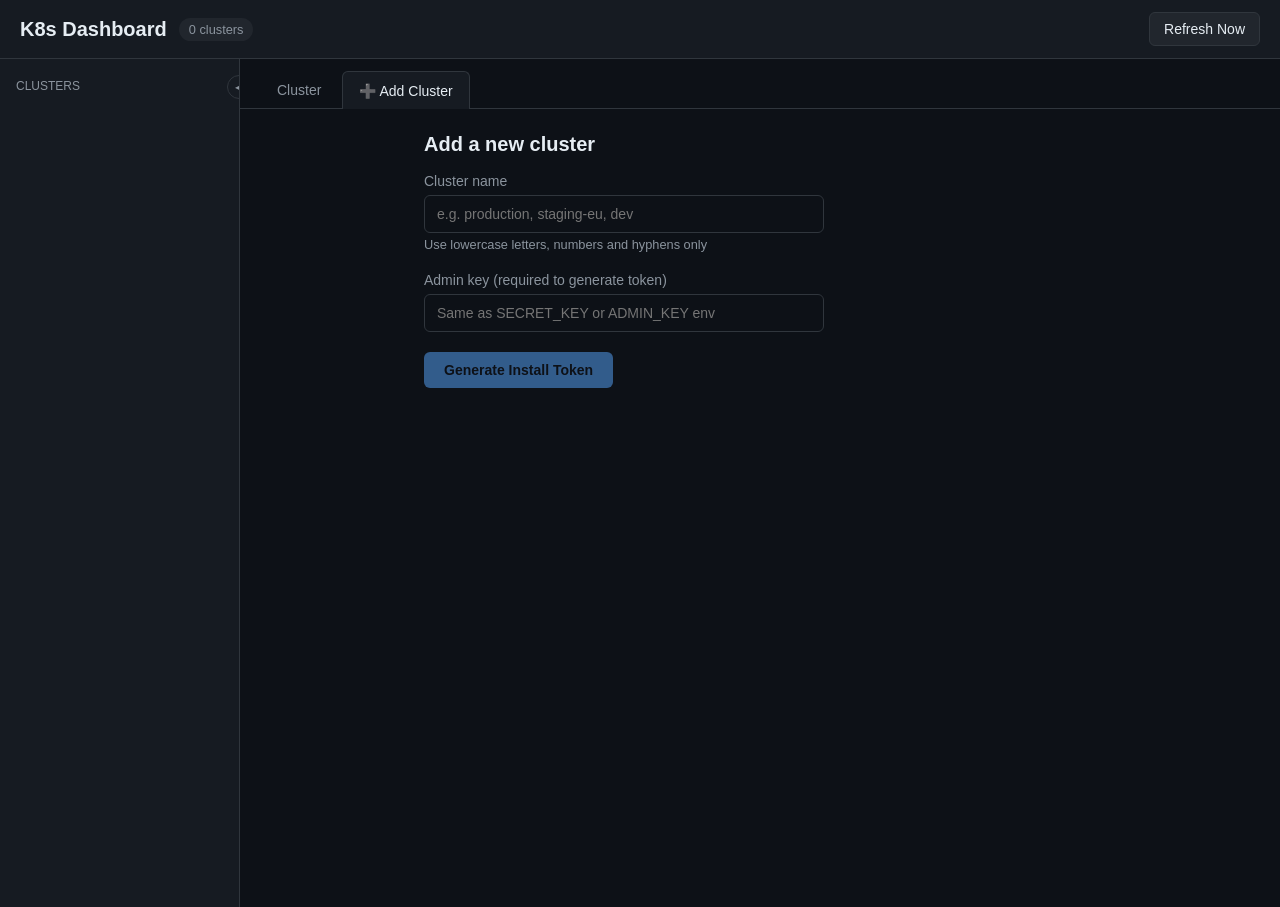
==== dashboard/templates/index.html @ 1dc21f27 "Commit" ====
<!DOCTYPE html>
<html lang="en">
<head>
  <meta charset="UTF-8">
  <meta name="viewport" content="width=device-width, initial-scale=1.0">
  <title>K8s Dashboard</title>
  <style>
    :root {
      --bg-dark: #0d1117;
      --bg-card: #161b22;
      --bg-hover: #21262d;
      --border: #30363d;
      --text: #e6edf3;
      --text-muted: #8b949e;
      --green: #3fb950;
      --red: #f85149;
      --yellow: #d29922;
      --orange: #db6d28;
      --accent: #58a6ff;
    }
    * { box-sizing: border-box; }
    body {
      margin: 0;
      font-family: -apple-system, BlinkMacSystemFont, 'Segoe UI', Roboto, Oxygen, Ubuntu, sans-serif;
      background: var(--bg-dark);
      color: var(--text);
      min-height: 100vh;
    }
    .navbar {
      display: flex;
      align-items: center;
      justify-content: space-between;
      padding: 12px 20px;
      background: var(--bg-card);
      border-bottom: 1px solid var(--border);
    }
    .navbar-left { display: flex; align-items: center; gap: 12px; }
    .navbar h1 { margin: 0; font-size: 1.25rem; font-weight: 600; }
    .navbar .clusters-badge {
      background: var(--bg-hover);
      color: var(--text-muted);
      padding: 4px 10px;
      border-radius: 12px;
      font-size: 0.8rem;
    }
    .navbar .clusters-badge.healthy { color: var(--green); }
    .btn-refresh {
      background: var(--bg-hover);
      color: var(--text);
      border: 1px solid var(--border);
      padding: 8px 14px;
      border-radius: 6px;
      cursor: pointer;
      font-size: 0.875rem;
    }
    .btn-refresh:hover { background: var(--border); }
    .btn-refresh:disabled { opacity: 0.6; cursor: not-allowed; }
    .layout {
      display: flex;
      min-height: calc(100vh - 52px);
    }
    .sidebar {
      position: relative;
      width: 240px;
      min-width: 240px;
      background: var(--bg-card);
      border-right: 1px solid var(--border);
      padding: 12px 0;
      overflow-y: auto;
      transition: width 0.25s ease;
    }
    .sidebar.collapsed {
      width: 48px;
      min-width: 48px;
    }
    .sidebar-title {
      padding: 8px 16px;
      font-size: 0.75rem;
      text-transform: uppercase;
      color: var(--text-muted);
    }
    .sidebar.collapsed .sidebar-title {
      display: none;
    }
    .sidebar-toggle {
      position: absolute;
      right: -12px;
      top: 16px;
      width: 24px;
      height: 24px;
      border-radius: 50%;
      background: var(--bg-card);
      border: 1px solid var(--border);
      color: var(--text-muted);
      cursor: pointer;
      display: flex;
      align-items: center;
      justify-content: center;
      font-size: 0.75rem;
      z-index: 10;
    }
    .cluster-item {
      display: flex;
      align-items: center;
      gap: 10px;
      padding: 10px 16px 8px;
      cursor: pointer;
      border-left: 3px solid transparent;
    }
    .cluster-item:hover { background: var(--bg-hover); }
    .cluster-item.active { background: var(--bg-hover); border-left-color: var(--accent); }
    .cluster-item .status-dot {
      width: 10px; height: 10px;
      border-radius: 50%;
      flex-shrink: 0;
    }
    .sidebar.collapsed .cluster-item {
      flex-direction: column;
      align-items: center;
      justify-content: center;
      gap: 3px;
      padding: 10px 4px;
      width: 48px;
    }
    .sidebar.collapsed .cluster-item .name,
    .sidebar.collapsed .cluster-item .cluster-actions {
      display: none;
    }
    .cluster-item .status-dot.healthy { background: var(--green); }
    .cluster-item .status-dot.stale { background: var(--red); }
    .cluster-item .name { flex: 1; font-weight: 500; overflow: hidden; text-overflow: ellipsis; white-space: nowrap; }
    .cluster-item .ago { font-size: 0.75rem; color: var(--text-muted); }
    /* Sidebar delete UX: subtle red icon, only visible on hover */
    .cluster-item .cluster-actions { display: flex; align-items: center; gap: 8px; }
    .cluster-item .btn-delete {
      display: none;
      background: transparent;
      border: none;
      padding: 2px 4px;
      color: rgba(248, 81, 73, 0.9);
      cursor: pointer;
      font-size: 0.95rem;
      line-height: 1;
    }
    .cluster-item:hover .btn-delete { display: inline-block; }
    .cluster-item .btn-delete:hover { color: var(--red); }
    .cluster-item .delete-confirm {
      margin-top: 8px;
      font-size: 0.8rem;
      color: var(--text-muted);
      display: flex;
      align-items: center;
      gap: 8px;
    }
    .cluster-item .delete-confirm a { color: var(--accent); text-decoration: underline; cursor: pointer; }
    .cluster-item .delete-confirm a.danger { color: var(--red); }
    .cluster-item .delete-confirm button { background: none; border: none; padding: 0; cursor: pointer; font: inherit; color: var(--accent); text-decoration: underline; }
    .cluster-item .delete-confirm button.danger { color: var(--red); }
    .cluster-item .delete-error { margin-top: 6px; font-size: 0.8rem; color: var(--red); }
    .cluster-item .cluster-meta-line {
      margin-top: 2px;
      font-size: 0.72rem;
      color: var(--text-muted);
    }
    .cluster-item .cluster-warning {
      color: var(--yellow);
    }
    .cluster-item .short-name {
      display: none;
      font-size: 0.6rem;
      color: var(--text-muted);
      text-align: center;
      white-space: nowrap;
      overflow: hidden;
    }
    .sidebar.collapsed .cluster-item .short-name {
      display: block;
    }
    .sidebar.collapsed .cluster-item .cluster-meta-line {
      display: none;
    }
    .sidebar-empty {
      padding: 20px 16px;
      color: var(--text-muted);
      font-size: 0.875rem;
    }
    .main-tabs {
      display: flex;
      gap: 4px;
      padding: 12px 20px 0;
      border-bottom: 1px solid var(--border);
      background: var(--bg-dark);
    }
    .main-tab {
      padding: 10px 16px;
      background: transparent;
      border: 1px solid transparent;
      border-bottom: none;
      border-radius: 6px 6px 0 0;
      color: var(--text-muted);
      cursor: pointer;
      font-size: 0.875rem;
    }
    .main-tab:hover { color: var(--text); background: var(--bg-hover); }
    .main-tab.active { background: var(--bg-card); color: var(--text); border-color: var(--border); margin-bottom: -1px; }
    .main-content { flex: 1; overflow: auto; }
    .container { max-width: 1400px; margin: 0 auto; padding: 20px; }
    .summary-row {
      display: grid;
      grid-template-columns: repeat(auto-fill, minmax(140px, 1fr));
      gap: 16px;
      margin-bottom: 24px;
    }
    .card {
      background: var(--bg-card);
      border: 1px solid var(--border);
      border-radius: 8px;
      padding: 16px;
    }
    .card .value { font-size: 1.5rem; font-weight: 700; }
    .card .label { font-size: 0.75rem; color: var(--text-muted); margin-top: 4px; }
    .card.warn { border-color: var(--yellow); }
    .card.error { border-color: var(--red); }
    .card.ok { border-color: var(--green); }
    .stale-banner {
      background: rgba(248, 81, 73, 0.15);
      border: 1px solid var(--red);
      color: var(--red);
      padding: 12px 16px;
      border-radius: 8px;
      margin-bottom: 16px;
    }
    .tabs {
      display: flex;
      gap: 4px;
      margin-bottom: 16px;
      flex-wrap: wrap;
    }
    .tab {
      padding: 10px 16px;
      background: var(--bg-card);
      border: 1px solid var(--border);
      border-radius: 6px;
      color: var(--text-muted);
      cursor: pointer;
      font-size: 0.875rem;
    }
    .tab:hover { color: var(--text); background: var(--bg-hover); }
    .tab.active { background: var(--accent); color: var(--bg-dark); border-color: var(--accent); }
    .tab-panel { display: none; }
    .tab-panel.active { display: block; }
    .filter-input {
      width: 100%;
      max-width: 320px;
      margin-bottom: 12px;
      padding: 8px 12px;
      background: var(--bg-dark);
      border: 1px solid var(--border);
      border-radius: 6px;
      color: var(--text);
      font-size: 0.875rem;
    }
    .filter-input::placeholder { color: var(--text-muted); }
    /* Dark theme dropdowns (namespace filter) */
    select, .select-dark {
      background: var(--bg-dark);
      color: var(--text);
      border: 1px solid var(--border);
      border-radius: 6px;
      padding: 8px 10px;
      font-size: 0.875rem;
    }
    .filter-bar {
      background: var(--bg-card);
      border: 1px solid var(--border);
      border-radius: 8px;
      padding: 10px 16px;
      display: flex;
      align-items: center;
      gap: 12px;
      margin-bottom: 16px;
      flex-wrap: wrap;
    }
    .filter-bar .label { font-size: 0.8rem; color: var(--text-muted); }
    .filter-bar .filter-input-inline {
      width: 280px;
      max-width: 100%;
      padding: 8px 10px;
      background: var(--bg-dark);
      border: 1px solid var(--border);
      border-radius: 6px;
      color: var(--text);
      font-size: 0.875rem;
    }
    .filter-bar .filter-input-inline::placeholder { color: var(--text-muted); }
    .filter-bar .btn-clear {
      display: none;
      background: var(--bg-hover);
      color: var(--text);
      border: 1px solid var(--border);
      padding: 8px 12px;
      border-radius: 6px;
      cursor: pointer;
      font-size: 0.875rem;
      margin-left: auto;
    }
    .filter-bar .btn-clear:hover { background: var(--border); }
    .filter-bar.has-filters .btn-clear { display: inline-block; }

    /* Tags / pills (labels, selectors, images, keys) */
    .tags-cell { max-width: 280px; white-space: normal; }
    .tag {
      background: rgba(88, 166, 255, 0.15);
      color: var(--accent);
      border: 1px solid rgba(88, 166, 255, 0.3);
      border-radius: 4px;
      padding: 2px 6px;
      font-size: 0.7rem;
      font-family: ui-monospace, SFMono-Regular, Menlo, Monaco, Consolas, "Liberation Mono", monospace;
      display: inline-block;
      margin: 2px;
      white-space: nowrap;
    }
    .tag-muted {
      background: rgba(139, 148, 158, 0.12);
      color: var(--text-muted);
      border: 1px solid rgba(139, 148, 158, 0.25);
      cursor: pointer;
    }
    .tag-green { background: rgba(63, 185, 80, 0.2); color: var(--green); border-color: rgba(63, 185, 80, 0.35); }
    .tag-red { background: rgba(248, 81, 73, 0.2); color: var(--red); border-color: rgba(248, 81, 73, 0.35); }

    /* Expandable row details */
    .chev-col { width: 32px; min-width: 32px; }
    .chev {
      display: inline-block;
      color: var(--text-muted);
      font-size: 0.8rem;
      transition: transform 160ms ease;
      transform-origin: center;
    }
    tr.expanded .chev { transform: rotate(90deg); } /* ▶ -> ▼ via rotation */
    tr.detail-row td {
      padding: 0;
      border-bottom: 1px solid var(--border);
    }
    .detail-panel {
      background: var(--bg-dark);
      border-top: 1px solid var(--border);
      padding: 0 20px;
      font-size: 0.85rem;
      overflow: hidden;
      max-height: 0;
      transition: max-height 220ms ease;
    }
    tr.detail-row.open .detail-panel {
      padding: 16px 20px;
      max-height: 1200px; /* higher cap for expanded detail sections */
    }
    .detail-grid {
      display: grid;
      grid-template-columns: repeat(auto-fit, minmax(260px, 1fr));
      gap: 12px 18px;
      align-items: start;
    }
    .detail-item .title { color: var(--text-muted); font-size: 0.75rem; text-transform: uppercase; margin-bottom: 6px; }
    .detail-item .value { color: var(--text); }
    .copyable { cursor: pointer; text-decoration: underline; text-decoration-color: rgba(88, 166, 255, 0.35); }
    .copyable:hover { color: var(--accent); }
    .link {
      color: var(--accent);
      cursor: pointer;
      text-decoration: underline;
      text-decoration-thickness: 1px;
      text-underline-offset: 2px;
    }
    .link:hover {
      opacity: 0.85;
    }
    .container-card {
      background: var(--bg-hover);
      border: 1px solid var(--border);
      border-radius: 6px;
      padding: 12px;
      margin-bottom: 8px;
    }
    .container-card-header {
      display: flex;
      justify-content: space-between;
      align-items: center;
      margin-bottom: 4px;
      font-weight: 600;
    }
    .mini-table {
      width: 100%;
      border-collapse: collapse;
      font-size: 0.8rem;
    }
    .mini-table th,
    .mini-table td {
      padding: 6px 10px;
      border-bottom: 1px solid var(--border);
      text-align: left;
    }
    .mini-table th {
      background: var(--bg-hover);
      font-weight: 600;
      font-size: 0.7rem;
      text-transform: uppercase;
      color: var(--text-muted);
    }
    .progress {
      position: relative;
      width: 100%;
      height: 6px;
      border-radius: 3px;
      background: var(--border);
      overflow: hidden;
    }
    .progress-bar-fill {
      height: 100%;
      width: 0;
      background: var(--green);
      transition: width 160ms ease;
    }
    .progress-bar-fill.warn { background: var(--yellow); }
    .progress-bar-fill.danger { background: var(--red); }
    .badge-qos-guaranteed { background: rgba(63, 185, 80, 0.2); color: var(--green); }
    .badge-qos-burstable { background: rgba(210, 153, 34, 0.2); color: var(--yellow); }
    .badge-qos-besteffort { background: rgba(248, 81, 73, 0.2); color: var(--red); }
    .table-wrap {
      overflow-x: auto;
      border: 1px solid var(--border);
      border-radius: 8px;
      background: var(--bg-card);
    }
    table { width: 100%; border-collapse: collapse; min-width: 900px; }
    th, td { padding: 10px 14px; text-align: left; border-bottom: 1px solid var(--border); }
    th { background: var(--bg-hover); font-weight: 600; font-size: 0.75rem; text-transform: uppercase; color: var(--text-muted); }
    tr:hover { background: var(--bg-hover); }
    td { font-size: 0.875rem; }
    .badge {
      display: inline-block;
      padding: 2px 8px;
      border-radius: 4px;
      font-size: 0.75rem;
      font-weight: 500;
    }
    .badge-running, .badge-ready { background: rgba(63, 185, 80, 0.2); color: var(--green); }
    .badge-pending { background: rgba(210, 153, 34, 0.2); color: var(--yellow); }
    .badge-failed, .badge-error, .badge-notready { background: rgba(248, 81, 73, 0.2); color: var(--red); }
    .badge-terminating { background: rgba(219, 109, 40, 0.2); color: var(--orange); }
    .badge-healthy { background: rgba(63, 185, 80, 0.2); color: var(--green); }
    .badge-unhealthy { background: rgba(248, 81, 73, 0.2); color: var(--red); }
    .badge-partial { background: rgba(210, 153, 34, 0.2); color: var(--yellow); }
    .badge-muted { background: var(--bg-card); color: var(--text-muted); border: 1px solid var(--border); }
    .chart-card {
      background: var(--bg-card);
      border: 1px solid var(--border);
      border-radius: 10px;
      padding: 20px;
    }
    .chart-card h3 {
      margin: 0 0 16px;
      font-size: 0.95rem;
      font-weight: 600;
      color: var(--text);
    }
    .chart-card .chart-subtitle {
      font-size: 0.75rem;
      color: var(--text-muted);
      margin-bottom: 12px;
      margin-top: -10px;
    }
    .bar-row {
      display: flex;
      align-items: center;
      gap: 10px;
      margin-bottom: 8px;
      font-size: 0.8rem;
    }
    .bar-label {
      width: 160px;
      min-width: 160px;
      text-align: right;
      color: var(--text-muted);
      white-space: nowrap;
      overflow: hidden;
      text-overflow: ellipsis;
      font-size: 0.75rem;
    }
    .bar-track {
      flex: 1;
      height: 18px;
      background: var(--bg-hover);
      border-radius: 4px;
      overflow: hidden;
      position: relative;
    }
    .bar-fill {
      height: 100%;
      border-radius: 4px;
      transition: width 0.4s ease;
      min-width: 2px;
    }
    .bar-value {
      width: 100px;
      min-width: 100px;
      font-size: 0.75rem;
      color: var(--text-muted);
      white-space: nowrap;
    }
    .bar-fill-accent { background: var(--accent); }
    .bar-fill-green { background: var(--green); }
    .bar-fill-yellow { background: var(--yellow); }
    .bar-fill-red { background: var(--red); }
    .bar-fill-muted { background: var(--text-muted); opacity: 0.4; }
    .chart-empty {
      color: var(--text-muted);
      font-size: 0.85rem;
      text-align: center;
      padding: 24px 0;
    }
    .donut-legend {
      display: flex;
      flex-wrap: wrap;
      gap: 12px;
      margin-top: 16px;
      justify-content: center;
    }
    .donut-legend-item {
      display: flex;
      align-items: center;
      gap: 6px;
      font-size: 0.8rem;
      color: var(--text-muted);
    }
    .donut-legend-dot {
      width: 10px;
      height: 10px;
      border-radius: 50%;
      flex-shrink: 0;
    }
    .graphs-header {
      display: flex;
      align-items: center;
      justify-content: space-between;
      margin-bottom: 20px;
    }
    .graphs-header h2 {
      margin: 0;
      font-size: 1rem;
      color: var(--text-muted);
      font-weight: 400;
    }
    .footer-bar {
      display: flex;
      align-items: center;
      justify-content: space-between;
      margin-top: 16px;
      padding: 8px 0;
      font-size: 0.8rem;
      color: var(--text-muted);
    }
    .spinner { width: 24px; height: 24px; border: 2px solid var(--border); border-top-color: var(--accent); border-radius: 50%; animation: spin 0.8s linear infinite; }
    @keyframes spin { to { transform: rotate(360deg); } }
    .loading-overlay {
      position: fixed; top: 0; left: 0; right: 0; bottom: 0;
      background: rgba(13, 17, 23, 0.8);
      display: flex; align-items: center; justify-content: center;
      z-index: 100;
    }
    .loading-overlay.hidden { display: none; }
    .loading-content { display: flex; flex-direction: column; align-items: center; gap: 12px; color: var(--text-muted); }
    .view-placeholder {
      padding: 40px 20px;
      text-align: center;
      color: var(--text-muted);
    }
    .toggle-switch {
      position: relative;
      width: 36px;
      height: 20px;
      flex-shrink: 0;
    }
    .toggle-switch input {
      opacity: 0;
      width: 0;
      height: 0;
      position: absolute;
    }
    .toggle-slider {
      position: absolute;
      inset: 0;
      background: var(--border);
      border-radius: 20px;
      cursor: pointer;
      transition: background 0.2s ease;
    }
    .toggle-slider::before {
      content: '';
      position: absolute;
      width: 14px;
      height: 14px;
      left: 3px;
      top: 3px;
      background: var(--text-muted);
      border-radius: 50%;
      transition: transform 0.2s ease, background 0.2s ease;
    }
    .toggle-switch input:checked + .toggle-slider {
      background: rgba(88, 166, 255, 0.3);
    }
    .toggle-switch input:checked + .toggle-slider::before {
      transform: translateX(16px);
      background: var(--accent);
    }
    /* Add Cluster tab */
    .add-cluster-panel { padding: 24px; max-width: 720px; }
    .add-cluster-panel h2 { margin-top: 0; font-size: 1.25rem; }
    .add-cluster-panel .form-group { margin-bottom: 20px; }
    .add-cluster-panel label { display: block; margin-bottom: 6px; font-size: 0.875rem; color: var(--text-muted); }
    .add-cluster-panel input[type="text"], .add-cluster-panel input[type="password"] {
      width: 100%;
      max-width: 400px;
      padding: 10px 12px;
      background: var(--bg-dark);
      border: 1px solid var(--border);
      border-radius: 6px;
      color: var(--text);
      font-size: 0.875rem;
    }
    .add-cluster-panel .hint { font-size: 0.8rem; color: var(--text-muted); margin-top: 4px; }
    .add-cluster-panel .validation { margin-top: 4px; font-size: 0.875rem; }
    .add-cluster-panel .validation.valid { color: var(--green); }
    .add-cluster-panel .validation.invalid { color: var(--red); }
    .btn-primary {
      background: var(--accent);
      color: var(--bg-dark);
      border: none;
      padding: 10px 20px;
      border-radius: 6px;
      font-size: 0.875rem;
      font-weight: 600;
      cursor: pointer;
    }
    .btn-primary:hover { opacity: 0.9; }
    .btn-primary:disabled { opacity: 0.5; cursor: not-allowed; }
    .btn-secondary {
      background: var(--bg-hover);
      color: var(--text);
      border: 1px solid var(--border);
      padding: 8px 16px;
      border-radius: 6px;
      font-size: 0.875rem;
      cursor: pointer;
    }
    .btn-secondary:hover { background: var(--border); }
    .token-block {
      margin-top: 24px;
      padding: 20px;
      background: var(--bg-card);
      border: 1px solid var(--border);
      border-radius: 8px;
    }
    .token-block .success-banner {
      background: rgba(63, 185, 80, 0.15);
      border: 1px solid var(--green);
      color: var(--green);
      padding: 12px;
      border-radius: 6px;
      margin-bottom: 16px;
    }
    .token-block .countdown {
      font-size: 2rem;
      font-weight: 700;
      margin: 12px 0;
    }
    .token-block .countdown.low { color: var(--red); }
    .token-block .code-block {
      background: var(--bg-dark);
      border: 1px solid var(--border);
      border-radius: 6px;
      padding: 14px;
      font-family: ui-monospace, monospace;
      font-size: 0.8rem;
      overflow-x: auto;
      white-space: pre;
      margin: 12px 0;
    }
    .token-block .code-block-wrap {
      position: relative;
      margin: 12px 0;
    }
    .token-block .code-block-wrap .code-block {
      margin: 0;
      padding-bottom: 36px; /* room for Copy button */
    }
    .token-block .btn-copy-inside {
      position: absolute;
      bottom: 8px;
      right: 8px;
      background: var(--bg-hover);
      color: var(--text-muted);
      border: 1px solid var(--border);
      font-size: 0.75rem;
      padding: 4px 10px;
      border-radius: 4px;
      cursor: pointer;
    }
    .token-block .btn-copy-inside:hover { background: var(--border); color: var(--text); }
    .token-block .token-row {
      background: var(--bg-dark);
      border: 1px solid var(--border);
      border-radius: 6px;
      padding: 14px;
      font-family: ui-monospace, monospace;
      font-size: 0.8rem;
      margin: 12px 0;
      display: flex;
      align-items: center;
      gap: 10px;
      flex-wrap: wrap;
    }
    .token-block .token-row input[type="password"],
    .token-block .token-row input[type="text"] {
      flex: 1;
      min-width: 200px;
      background: var(--bg-card);
      border: 1px solid var(--border);
      border-radius: 4px;
      padding: 8px 10px;
      color: var(--text);
      font-family: ui-monospace, monospace;
      font-size: 0.8rem;
    }
    .token-block .token-row .token-actions { display: flex; gap: 8px; flex-shrink: 0; }
    .token-block .inline-error { color: var(--red); margin-top: 8px; }
    .token-block .view-cluster-link { color: var(--accent); cursor: pointer; text-decoration: underline; }
  </style>
</head>
<body>
  <nav class="navbar">
    <div class="navbar-left">
      <h1>K8s Dashboard</h1>
      <span class="clusters-badge" id="clustersBadge">0 clusters</span>
    </div>
    <span id="refreshIndicator" style="
      font-size: 0.75rem;
      color: var(--text-muted);
      opacity: 0;
      transition: opacity 0.3s ease;
      margin-right: 8px;
    ">↻ Refreshing...</span>
    <button class="btn-refresh" id="btnRefresh" type="button">Refresh Now</button>
  </nav>

  <div class="layout">
    <aside class="sidebar" id="sidebar">
      <button class="sidebar-toggle" id="sidebarToggle" type="button" aria-label="Toggle sidebar"></button>
      <div class="sidebar-title">Clusters</div>
      <div id="clusterList"></div>
      <div class="sidebar-empty" id="sidebarEmpty" style="display:none;">
        No clusters connected yet. Install the Helm chart on a cluster to get started.
      </div>
    </aside>

    <div class="main-content">
      <div class="main-tabs">
        <button class="main-tab" data-page="cluster" id="mainTabCluster" type="button">Cluster</button>
        <button class="main-tab active" data-page="add" id="mainTabAdd" type="button">➕ Add Cluster</button>
      </div>

      <div id="pageAdd" class="container add-cluster-panel">
        <h2>Add a new cluster</h2>
        <div class="form-group">
          <label>Cluster name</label>
          <input type="text" id="addClusterName" placeholder="e.g. production, staging-eu, dev" />
          <div class="hint">Use lowercase letters, numbers and hyphens only</div>
          <div class="validation" id="clusterNameValidation"></div>
        </div>
        <div class="form-group">
          <label>Admin key (required to generate token)</label>
          <input type="password" id="addAdminKey" placeholder="Same as SECRET_KEY or ADMIN_KEY env" />
        </div>
        <button class="btn-primary" id="btnGenerateToken" type="button" disabled>Generate Install Token</button>

        <div class="token-block" id="tokenBlock" style="display:none;">
          <div class="success-banner" id="tokenSuccessBanner">✅ Token generated! You have 10 minutes to run this command.</div>
          <div id="tokenCountdown" class="countdown">10:00</div>
          <div id="tokenExpiredMsg" style="display:none;">⏰ Token expired. Click below to generate a new one.</div>

          <p style="margin: 12px 0 4px; font-size: 0.875rem;">Registration Token</p>
          <div class="token-row">
            <input type="password" id="registrationTokenInput" readonly placeholder="••••••••••••••••••" aria-label="Registration Token" />
            <div class="token-actions">
              <button class="btn-secondary" id="btnToggleToken" type="button">Show</button>
              <button class="btn-secondary" id="btnCopyToken" type="button">Copy Token</button>
            </div>
          </div>

          <p style="margin: 12px 0 4px; font-size: 0.875rem;">Helm Install Command</p>
          <div class="code-block-wrap">
            <div class="code-block" id="helmCommand"></div>
            <button class="btn-copy-inside" id="btnCopyCommand" type="button">Copy Command</button>
          </div>
          <button class="btn-secondary" id="btnNewToken" type="button">Generate New Token</button>
          <div id="addClusterStatus" style="margin-top:16px; font-size:0.875rem;"></div>
        </div>
        <div id="addClusterError" class="inline-error" style="display:none;"></div>
        <div id="dashboardUrlWarning" style="margin-top:16px; color: var(--yellow); font-size: 0.875rem; display:none;"></div>
      </div>

      <div id="pageCluster" class="container" style="display:none;">
        <div id="staleBanner" class="stale-banner" style="display:none;">⚠ No data received from this cluster in the last 90 seconds</div>
        <div class="summary-row" id="summaryRow"></div>
        <div id="globalFilterBar" style="display:none;"></div>
        <div class="tabs" id="tabs"></div>
        <div id="tabPanels"></div>
        <div class="footer-bar">
          <span id="lastUpdated">Last updated: —</span>
        </div>
      </div>

      <div id="pageClusterPlaceholder" class="view-placeholder" style="display:none;">
        Select a cluster from the sidebar or add a new one.
      </div>
    </div>
  </div>

  <div class="loading-overlay hidden" id="loadingOverlay">
    <div class="loading-content">
      <div class="spinner"></div>
      <span>Loading...</span>
    </div>
  </div>

  <script>
    const TAB_IDS = ['graphs', 'nodes', 'pods', 'deployments', 'services', 'ingresses', 'namespaces', 'configmaps'];
    const CLUSTERS_POLL_MS = 10000;
    const CLUSTER_DATA_POLL_MS = 15000;
    const ADD_CLUSTER_POLL_MS = 5000;
    const HEALTHY_SECONDS = 90;
    const TOKEN_EXPIRY_SECONDS = 600;

    let selectedCluster = null;
    let clustersList = [];
    let lastClusterFetchTime = 0;
    let tokenExpiresAt = null;
    let tokenCountdownInterval = null;
    // Admin key entered in Add Cluster tab (persisted in-memory for this page).
    // Used for both token generation and cluster deletion.
    let adminKey = '';

    // Global filters (apply to most resource tabs)
    const SYSTEM_NAMESPACES = new Set([
      // Kubernetes core
      'kube-system',
      'kube-public', 
      'kube-node-lease',
      // GKE specific
      'gke-system',
      'gke-managed-filestorecsi',
      'gke-managed-system',
      'gke-gmp-system',
      'config-management-system',
      'config-management-monitoring',
      'gatekeeper-system',
      'istio-system',
      'anthos-identity-service',
      'cert-manager',
      // EKS specific
      'amazon-cloudwatch',
      'amazon-guardduty',
      'aws-node-termination-handler',
      'aws-observability',
      'aws-privateca-issuer',
      'aws-load-balancer-controller',
      'external-dns',
      'cluster-autoscaler',
      'karpenter',
      'aws-for-fluent-bit',
      // AKS specific
      'azure-arc',
      'azure-extensions-usage-system',
      'calico-system',
      'tigera-operator',
      'aks-command-ns',
      'azureml',
      // Common infra namespaces
      'monitoring',
      'logging',
      'ingress-nginx',
      'ingress',
      'cert-manager',
      'external-secrets',
      'argocd',
      'flux-system',
      'velero',
      'vault',
      'prometheus',
      'grafana',
      'datadog',
      'newrelic',
      'elastic-system',
    ]);
    let hideSystemNamespaces = true;
    let selectedNamespace = 'all';
    let labelFilter = ''; // key=value format

    // Sidebar collapsed state (persisted in localStorage).
    let sidebarCollapsed = false;

    // Add Cluster: stored after generating token; reset when cluster name changes or new token generated.
    let currentToken = null;
    let currentHelmCommand = null;

    document.addEventListener('DOMContentLoaded', () => {

    function el(id) { return document.getElementById(id); }
    function qs(sel, root = document) { return root.querySelector(sel); }
    function qsa(sel, root = document) { return root.querySelectorAll(sel); }

    function setLoading(show) {
      el('loadingOverlay').classList.toggle('hidden', !show);
    }

    // Sidebar helpers: remember collapsed state and update button + layout.
    function applySidebarState() {
      const sidebarEl = el('sidebar');
      const toggleEl = el('sidebarToggle');
      if (!sidebarEl || !toggleEl) return;
      sidebarEl.classList.toggle('collapsed', sidebarCollapsed);
      toggleEl.textContent = sidebarCollapsed ? '▶' : '◀';
    }

    function loadSidebarState() {
      try {
        const stored = window.localStorage.getItem('sidebarCollapsed');
        if (stored === 'true') sidebarCollapsed = true;
        if (stored === 'false') sidebarCollapsed = false;
      } catch (e) {
        sidebarCollapsed = false;
      }
      applySidebarState();
    }

    function toggleSidebar() {
      sidebarCollapsed = !sidebarCollapsed;
      try {
        window.localStorage.setItem('sidebarCollapsed', sidebarCollapsed ? 'true' : 'false');
      } catch (e) {
        // Ignore storage failures; state will simply not persist.
      }
      applySidebarState();
    }

    function formatAge(iso) {
      if (!iso) return '—';
      const d = new Date(iso);
      const sec = Math.max(0, Math.floor((Date.now() - d.getTime()) / 1000));
      if (sec < 60) return sec + 's ago';
      if (sec < 3600) return Math.floor(sec / 60) + 'm ago';
      if (sec < 86400) return Math.floor(sec / 3600) + 'h ago';
      return Math.floor(sec / 86400) + 'd ago';
    }

    function formatAgeShort(iso) {
      if (!iso) return '—';
      const d = new Date(iso);
      const sec = Math.max(0, Math.floor((Date.now() - d.getTime()) / 1000));
      if (sec < 60) return sec + 's';
      if (sec < 3600) return Math.floor(sec / 60) + 'm';
      return Math.floor(sec / 3600) + 'h';
    }

    function podStatusClass(s) {
      const v = (s || '').toLowerCase();
      if (v === 'running') return 'badge-running';
      if (v === 'pending') return 'badge-pending';
      if (v === 'failed' || v === 'error') return 'badge-failed';
      if (v === 'terminating') return 'badge-terminating';
      return '';
    }
    function nodeStatusClass(s) {
      return (s || '').toLowerCase() === 'ready' ? 'badge-ready' : 'badge-notready';
    }
    function deploymentClass(ready, desired) {
      if (desired === 0) return 'badge-partial';
      if (ready === desired) return 'badge-healthy';
      if (ready === 0) return 'badge-unhealthy';
      return 'badge-partial';
    }

    // Helpers to parse Kubernetes quantities for basic percentage calculations.
    function cpuToMillis(cpu) {
      const v = String(cpu || '').trim();
      if (!v) return null;
      if (v.endsWith('m')) {
        const n = parseFloat(v.slice(0, -1));
        return Number.isFinite(n) ? n : null;
      }
      const n = parseFloat(v);
      return Number.isFinite(n) ? n * 1000 : null;
    }

    function memoryToBytes(mem) {
      const v = String(mem || '').trim();
      if (!v) return null;
      const match = /^([\d.]+)\s*([KMGTP]i?)?$/i.exec(v);
      if (!match) {
        const n = parseFloat(v);
        return Number.isFinite(n) ? n : null;
      }
      const num = parseFloat(match[1]);
      if (!Number.isFinite(num)) return null;
      const unit = (match[2] || '').toLowerCase();
      const table = { ki: 1024, k: 1024, mi: 1024 ** 2, m: 1024 ** 2, gi: 1024 ** 3, g: 1024 ** 3, ti: 1024 ** 4, t: 1024 ** 4, pi: 1024 ** 5, p: 1024 ** 5 };
      const mul = table[unit] || 1;
      return num * mul;
    }

    function percentage(used, alloc) {
      if (used == null || alloc == null || alloc === 0) return null;
      const pct = (used / alloc) * 100;
      if (!Number.isFinite(pct)) return null;
      return Math.max(0, Math.min(100, Math.round(pct)));
    }

    function formatCpuCell(usageRaw, capacityRaw) {
      // usageRaw is like "135881319n" (nanocores) or "500m" (millicores)
      // capacityRaw is like "4" (cores) or "4000m"
      // Returns "12% (0.5 / 4 cores)" or "—" if no data
      let usedMillis = null;
      if (usageRaw) {
        const s = String(usageRaw).trim();
        if (s.endsWith('n')) {
          // nanocores → millicores
          usedMillis = parseFloat(s.slice(0, -1)) / 1e6;
        } else {
          usedMillis = cpuToMillis(s);
        }
      }
      const capMillis = cpuToMillis(capacityRaw);
      if (usedMillis == null || capMillis == null || capMillis === 0) {
        // If no usage metrics, just show capacity
        if (capMillis != null) {
          const cores = (capMillis / 1000).toFixed(0);
          return `<span style="color: var(--text-muted);">${cores} cores</span>`;
        }
        return '—';
      }
      const pct = Math.min(100, Math.round((usedMillis / capMillis) * 100));
      const usedCores = (usedMillis / 1000).toFixed(2);
      const capCores = (capMillis / 1000).toFixed(0);
      const color = pct > 80 ? 'var(--red)' : pct >= 60 ? 'var(--yellow)' : 'var(--green)';
      return `
        <div style="min-width:120px;">
          <div style="display:flex; justify-content:space-between; font-size:0.75rem; margin-bottom:3px;">
            <span style="color:${color}; font-weight:600;">${pct}%</span>
            <span style="color:var(--text-muted);">${usedCores}/${capCores} cores</span>
          </div>
          <div class="progress">
            <div class="progress-bar-fill ${pct > 80 ? 'danger' : pct >= 60 ? 'warn' : ''}" style="width:${pct}%;"></div>
          </div>
        </div>
      `;
    }

    function formatMemoryCell(usageRaw, capacityRaw) {
      // usageRaw like "1731356Ki", capacityRaw like "4015664Ki"
      // Returns "43% (1.65GB / 3.83GB)" with a progress bar
      const usedBytes = memoryToBytes(usageRaw);
      const capBytes = memoryToBytes(capacityRaw);
      if (usedBytes == null || capBytes == null || capBytes === 0) {
        if (capBytes != null) {
          const gb = (capBytes / (1024 ** 3)).toFixed(1);
          return `<span style="color: var(--text-muted);">${gb} GB</span>`;
        }
        return '—';
      }
      const pct = Math.min(100, Math.round((usedBytes / capBytes) * 100));
      const usedGB = (usedBytes / (1024 ** 3)).toFixed(2);
      const capGB = (capBytes / (1024 ** 3)).toFixed(1);
      const color = pct > 80 ? 'var(--red)' : pct >= 60 ? 'var(--yellow)' : 'var(--green)';
      return `
        <div style="min-width:140px;">
          <div style="display:flex; justify-content:space-between; font-size:0.75rem; margin-bottom:3px;">
            <span style="color:${color}; font-weight:600;">${pct}%</span>
            <span style="color:var(--text-muted);">${usedGB}/${capGB} GB</span>
          </div>
          <div class="progress">
            <div class="progress-bar-fill ${pct > 80 ? 'danger' : pct >= 60 ? 'warn' : ''}" style="width:${pct}%;"></div>
          </div>
        </div>
      `;
    }

    function formatPodCpuCell(usageRaw, requestRaw, limitRaw) {
      // Convert nanocores usage to millicores
      let usedMillis = null;
      if (usageRaw) {
        const s = String(usageRaw).trim();
        if (s.endsWith('n')) {
          usedMillis = parseFloat(s.slice(0, -1)) / 1e6;
        } else {
          usedMillis = cpuToMillis(s);
        }
      }
      const reqMillis = cpuToMillis(requestRaw);
      const limMillis = cpuToMillis(limitRaw);

      // Baseline for % is limit if available, else request, else null
      const baseline = limMillis || reqMillis;

      const usedStr = usedMillis != null
        ? (usedMillis >= 1000
            ? (usedMillis / 1000).toFixed(2) + ' cores'
            : Math.round(usedMillis) + 'm')
        : null;
      const reqStr = reqMillis != null
        ? (reqMillis >= 1000
            ? (reqMillis / 1000).toFixed(1) + ' cores'
            : Math.round(reqMillis) + 'm')
        : null;
      const limStr = limMillis != null
        ? (limMillis >= 1000
            ? (limMillis / 1000).toFixed(1) + ' cores'
            : Math.round(limMillis) + 'm')
        : null;

      if (usedMillis == null && reqMillis == null && limMillis == null) {
        return '<span style="color: var(--text-muted);">—</span>';
      }

      // Build progress bar only if we have usage + baseline
      let barHtml = '';
      if (usedMillis != null && baseline) {
        const pct = Math.min(100, Math.round((usedMillis / baseline) * 100));
        const color = pct > 80 ? 'danger' : pct >= 60 ? 'warn' : '';
        barHtml = `
        <div class="progress" style="margin-top:3px;">
          <div class="progress-bar-fill ${color}" style="width:${pct}%;"></div>
        </div>
      `;
      }

      const lines = [];
      if (usedStr) lines.push(`<span style="font-weight:600; color:var(--text);">${escapeHtml(usedStr)}</span>`);
      const meta = [reqStr ? `req ${escapeHtml(reqStr)}` : null, limStr ? `lim ${escapeHtml(limStr)}` : null].filter(Boolean);
      if (meta.length) lines.push(`<span style="color:var(--text-muted); font-size:0.7rem;">${meta.join(' / ')}</span>`);

      return `<div style="min-width:100px;">${lines.join('<br/>')}${barHtml}</div>`;
    }

    function formatPodMemoryCell(usageRaw, requestRaw, limitRaw) {
      const usedBytes = memoryToBytes(usageRaw);
      const reqBytes = memoryToBytes(requestRaw);
      const limBytes = memoryToBytes(limitRaw);
      const baseline = limBytes || reqBytes;

      function fmtBytes(b) {
        if (b == null) return null;
        if (b >= 1024 ** 3) return (b / (1024 ** 3)).toFixed(2) + ' GB';
        if (b >= 1024 ** 2) return (b / (1024 ** 2)).toFixed(0) + ' MB';
        return (b / 1024).toFixed(0) + ' KB';
      }

      if (usedBytes == null && reqBytes == null && limBytes == null) {
        return '<span style="color: var(--text-muted);">—</span>';
      }

      let barHtml = '';
      if (usedBytes != null && baseline) {
        const pct = Math.min(100, Math.round((usedBytes / baseline) * 100));
        const color = pct > 80 ? 'danger' : pct >= 60 ? 'warn' : '';
        barHtml = `
        <div class="progress" style="margin-top:3px;">
          <div class="progress-bar-fill ${color}" style="width:${pct}%;"></div>
        </div>
      `;
      }

      const lines = [];
      const usedStr = fmtBytes(usedBytes);
      const reqStr = fmtBytes(reqBytes);
      const limStr = fmtBytes(limBytes);
      if (usedStr) lines.push(`<span style="font-weight:600; color:var(--text);">${escapeHtml(usedStr)}</span>`);
      const meta = [reqStr ? `req ${escapeHtml(reqStr)}` : null, limStr ? `lim ${escapeHtml(limStr)}` : null].filter(Boolean);
      if (meta.length) lines.push(`<span style="color:var(--text-muted); font-size:0.7rem;>${meta.join(' / ')}</span>`);

      return `<div style="min-width:110px;">${lines.join('<br/>')}${barHtml}</div>`;
    }

    function formatMemBytes(raw) {
      const b = memoryToBytes(raw);
      if (b == null) return escapeHtml(String(raw ?? '—'));
      if (b >= 1024 ** 3) return (b / (1024 ** 3)).toFixed(2) + ' GB';
      if (b >= 1024 ** 2) return (b / (1024 ** 2)).toFixed(0) + ' MB';
      return (b / 1024).toFixed(0) + ' KB';
    }

    function qosBadgeClass(qos) {
      const v = (qos || '').toLowerCase();
      if (v === 'guaranteed') return 'badge-qos-guaranteed';
      if (v === 'burstable') return 'badge-qos-burstable';
      if (v === 'besteffort' || v === 'best-effort') return 'badge-qos-besteffort';
      return '';
    }

    function validateClusterName(name) {
      if (!name || name.length > 40) return false;
      return /^[a-z0-9\-_]+$/.test(name);
    }

    function getClusterShortName(name) {
      if (!name) return '';
      const s = String(name);
      return s.slice(0, 4);
    }

    function renderClusterSidebarItem(c) {
      const isActive = selectedCluster === c.name;
      const summary = c.summary || {};
      const totalNodes = typeof summary.totalNodes === 'number' ? summary.totalNodes : null;
      const totalPods = typeof summary.totalPods === 'number' ? summary.totalPods : null;
      const pending = typeof summary.pendingPods === 'number' ? summary.pendingPods : 0;
      const failed = typeof summary.failedPods === 'number' ? summary.failedPods : 0;
      const warningCount = (pending || 0) + (failed || 0);

      const statsParts = [];
      if (totalNodes != null) statsParts.push(`${totalNodes} nodes`);
      if (totalPods != null) statsParts.push(`${totalPods} pods`);
      if (warningCount > 0) {
        statsParts.push(`<span class="cluster-warning">${warningCount} ⚠</span>`);
      }
      const statsHtml = statsParts.length
        ? `<div class="cluster-meta-line">${statsParts.join('  |  ')}</div>`
        : '';

      const shortName = getClusterShortName(c.name);
      return `
        <div class="cluster-item ${isActive ? 'active' : ''}" data-cluster="${escapeAttr(c.name)}" title="${escapeAttr(c.name)}">
          <span class="status-dot ${c.is_healthy ? 'healthy' : 'stale'}"></span>
          <span class="short-name">${escapeHtml(shortName)}</span>
          <span class="name">${escapeHtml(c.name)}</span>
          <span class="cluster-actions">
            <span class="ago">${formatAgeShort(c.last_seen)}</span>
            <button class="btn-delete" type="button" title="Delete cluster" aria-label="Delete cluster">🗑</button>
          </span>
          ${statsHtml}
        </div>
      `;
    }

    function renderClusterSidebar() {
      const listEl = el('clusterList');
      const emptyEl = el('sidebarEmpty');
      if (!clustersList.length) {
        listEl.innerHTML = '';
        emptyEl.style.display = 'block';
        el('clustersBadge').textContent = '0 clusters';
        return;
      }
      emptyEl.style.display = 'none';
      const healthy = clustersList.filter(c => c.is_healthy).length;
      el('clustersBadge').textContent = healthy + '/' + clustersList.length + ' clusters';
      el('clustersBadge').className = 'clusters-badge ' + (healthy > 0 ? 'healthy' : '');
      listEl.innerHTML = clustersList.map(c => renderClusterSidebarItem(c)).join('');
      // Clicking the row selects a cluster; the delete button is handled separately.
      qsa('.cluster-item').forEach(item => item.addEventListener('click', () => selectCluster(item.dataset.cluster)));
      qsa('.cluster-item .btn-delete').forEach(btn => {
        btn.addEventListener('click', (e) => {
          e.stopPropagation();
          const item = btn.closest('.cluster-item');
          if (!item) return;
          showInlineDeleteConfirm(item);
        });
      });
    }

    function escapeAttr(s) {
      if (s == null) return '';
      const div = document.createElement('div');
      div.textContent = s;
      return div.innerHTML.replace(/"/g, '&quot;');
    }
    function escapeHtml(s) {
      if (s == null) return '';
      const div = document.createElement('div');
      div.textContent = s;
      return div.innerHTML;
    }

    function selectCluster(name) {
      selectedCluster = name;
      renderClusterSidebar();
      el('pageCluster').style.display = 'block';
      el('pageClusterPlaceholder').style.display = 'none';
      qsa('.main-tab').forEach(t => {
        t.classList.toggle('active', t.dataset.page === 'cluster');
      });
      // Expanded rows are per-table; switching clusters should collapse them.
      collapseAllExpanded();
      fetchClusterData();
    }

    function showPlaceholderPage() {
      selectedCluster = null;
      el('pageCluster').style.display = 'none';
      el('pageAdd').style.display = 'none';
      el('pageClusterPlaceholder').style.display = 'block';
      renderClusterSidebar();
      collapseAllExpanded();
    }

    function showInlineDeleteConfirm(clusterItemEl) {
      // Only one inline confirmation at a time in the sidebar.
      qsa('.cluster-item .delete-confirm').forEach(x => x.remove());
      qsa('.cluster-item .delete-error').forEach(x => x.remove());

      const name = clusterItemEl.dataset.cluster || '';
      const confirm = document.createElement('div');
      confirm.className = 'delete-confirm';
      confirm.innerHTML = `
        <span>Delete '${escapeHtml(name)}'?</span>
        <button type="button" class="danger" data-action="yes">Yes</button>
        <button type="button" data-action="cancel">Cancel</button>
      `;
      clusterItemEl.appendChild(confirm);

      confirm.addEventListener('click', async (e) => {
        const btn = e.target.closest('button[data-action]');
        if (!btn) return;
        e.preventDefault();
        const action = btn.dataset.action;
        if (action === 'cancel') {
          confirm.remove();
          return;
        }
        if (action !== 'yes') return;

        try {
          const r = await fetch('/api/cluster/' + encodeURIComponent(name), {
            method: 'DELETE',
            headers: { 'X-Admin-Key': adminKey || '' },
          });
          if (r.status === 401) {
            showInlineDeleteError(clusterItemEl, 'Wrong admin key');
            return;
          }
          if (r.status === 404) {
            await fetchClusters();
            if (selectedCluster === name) showPlaceholderPage();
            return;
          }
          if (!r.ok) {
            const data = await r.json().catch(() => ({}));
            showInlineDeleteError(clusterItemEl, data.error || 'Delete failed');
            return;
          }
          clustersList = clustersList.filter(c => c.name !== name);
          if (selectedCluster === name) showPlaceholderPage();
          renderClusterSidebar();
        } catch (err) {
          showInlineDeleteError(clusterItemEl, err.message || 'Delete failed');
        }
      });
    }

    function showInlineDeleteError(clusterItemEl, msg) {
      qsa('.cluster-item .delete-error').forEach(x => x.remove());
      const err = document.createElement('div');
      err.className = 'delete-error';
      err.textContent = msg;
      clusterItemEl.appendChild(err);
    }

    function showAddClusterPage() {
      selectedCluster = null;
      renderClusterSidebar();
      el('pageCluster').style.display = 'none';
      el('pageClusterPlaceholder').style.display = 'none';
      el('pageAdd').style.display = 'block';
      qsa('.main-tab').forEach(t => {
        t.classList.toggle('active', t.dataset.page === 'add');
      });
    }

    function showClusterPage() {
      if (selectedCluster) {
        el('pageCluster').style.display = 'block';
        el('pageClusterPlaceholder').style.display = 'none';
      } else {
        el('pageCluster').style.display = 'none';
        el('pageClusterPlaceholder').style.display = 'block';
      }
      el('pageAdd').style.display = 'none';
    }

    async function fetchClusters() {
      try {
        const r = await fetch('/api/clusters');
        if (r.ok) {
          clustersList = await r.json();
          renderClusterSidebar();
          if (selectedCluster && !clustersList.find(c => c.name === selectedCluster)) {
            selectedCluster = clustersList.length ? clustersList[0].name : null;
            if (selectedCluster) fetchClusterData();
          }
        }
      } catch (e) {
        console.warn('fetchClusters failed', e);
      }
    }

    function renderSummary(data) {
      const row = el('summaryRow');
      if (!row) return;
      if (!data || data.error) {
        row.innerHTML = '<div class="card"><span class="value">—</span><div class="label">Summary unavailable</div></div>';
        return;
      }
      const cards = [
        {
          label: 'Nodes',
          value: (data.readyNodes != null && data.totalNodes != null)
            ? (data.readyNodes + '/' + data.totalNodes)
            : '—',
          cls: (data.readyNodes != null && data.totalNodes != null && data.readyNodes < data.totalNodes) ? 'warn' : 'ok',
        },
        { label: 'Total Pods', value: data.totalPods, cls: '' },
        { label: 'Running Pods', value: data.runningPods, cls: 'ok' },
        { label: 'Pending Pods', value: data.pendingPods, cls: data.pendingPods > 0 ? 'warn' : '' },
        { label: 'Failed Pods', value: data.failedPods, cls: data.failedPods > 0 ? 'error' : '' },
        {
          label: 'Deployments',
          value: (data.healthyDeployments != null && data.totalDeployments != null)
            ? (data.healthyDeployments + '/' + data.totalDeployments)
            : '—',
          cls: (data.healthyDeployments != null && data.totalDeployments != null && data.healthyDeployments < data.totalDeployments && data.totalDeployments > 0) ? 'warn' : '',
        },
        { label: 'Total Services', value: data.totalServices, cls: '' },
      ];
      const cardsHtml = cards.map(c => `
        <div class="card ${c.cls}">
          <span class="value">${c.value != null ? c.value : '—'}</span>
          <div class="label">${c.label}</div>
        </div>
      `).join('');
      const noteHtml = hideSystemNamespaces
        ? `<div style="font-size:0.75rem; color:var(--text-muted); margin-top:-12px; margin-bottom:16px;">
      ℹ System namespaces hidden — counts above include all namespaces. Toggle to show system resources in tables.
    </div>`
        : '';
      row.innerHTML = cardsHtml + noteHtml;
    }

    // -----------------------------
    // Global namespace/label filters
    // -----------------------------
    function renderGlobalFilterBar() {
      const host = el('globalFilterBar');
      if (!host) return;
      if (!selectedCluster) {
        host.style.display = 'none';
        host.innerHTML = '';
        return;
      }

      // Namespace options are derived from the current cluster data and refreshed each poll.
      const nsSet = new Set();
      ['pods', 'deployments', 'services', 'ingresses', 'configmaps'].forEach(k => {
        const items = (_cache[k] && _cache[k].items) ? _cache[k].items : [];
        items.forEach(it => {
          if (it && it.namespace) {
            if (!hideSystemNamespaces || !SYSTEM_NAMESPACES.has(it.namespace)) {
              nsSet.add(it.namespace);
            }
          }
        });
      });
      const namespaces = Array.from(nsSet).sort((a, b) => a.localeCompare(b));
      if (selectedNamespace !== 'all' && !nsSet.has(selectedNamespace)) selectedNamespace = 'all';

      const optionsHtml = ['<option value="all">All Namespaces</option>']
        .concat(namespaces.map(ns => `<option value="${escapeAttr(ns)}">${escapeHtml(ns)}</option>`))
        .join('');

      const hasFilters = (selectedNamespace !== 'all') || Boolean((labelFilter || '').trim());
      host.style.display = 'block';
      host.innerHTML = `
        <div class="filter-bar ${hasFilters ? 'has-filters' : ''}">
          <span class="label">Namespace</span>
          <select id="globalNamespace">${optionsHtml}</select>
          <input id="globalLabelFilter" class="filter-input-inline" type="text" placeholder="Filter by label e.g. app=nginx" />
          <button id="btnClearFilters" class="btn-clear" type="button">Clear Filters</button>
          <label style="display:flex; align-items:center; gap:8px; cursor:pointer; font-size:0.8rem; color:var(--text-muted); margin-left:auto; user-select:none;">
            <div class="toggle-switch" id="systemNsToggle">
              <input type="checkbox" id="systemNsCheckbox" ${hideSystemNamespaces ? 'checked' : ''} />
              <span class="toggle-slider"></span>
            </div>
            Hide system namespaces
          </label>
        </div>
      `;

      const nsEl = el('globalNamespace');
      if (nsEl) nsEl.value = selectedNamespace;
      const lblEl = el('globalLabelFilter');
      if (lblEl) lblEl.value = labelFilter;

      if (nsEl) nsEl.addEventListener('change', () => {
        selectedNamespace = nsEl.value || 'all';
        collapseAllExpanded();
        TAB_IDS.forEach(id => renderTabContent(id, _cache[id]));
        renderGlobalFilterBar();
      });
      if (lblEl) {
        lblEl.addEventListener('input', () => {
          labelFilter = (lblEl.value || '').trim();
          collapseAllExpanded();
          TAB_IDS.forEach(id => renderTabContent(id, _cache[id]));
          renderGlobalFilterBar();
        });
        lblEl.addEventListener('keydown', (e) => {
          if (e.key === 'Enter') e.preventDefault();
        });
      }
      const clearBtn = el('btnClearFilters');
      if (clearBtn) clearBtn.addEventListener('click', () => {
        selectedNamespace = 'all';
        labelFilter = '';
        collapseAllExpanded();
        TAB_IDS.forEach(id => renderTabContent(id, _cache[id]));
        renderGlobalFilterBar();
      });
      const sysChk = el('systemNsCheckbox');
      if (sysChk) {
        sysChk.addEventListener('change', () => {
          hideSystemNamespaces = sysChk.checked;
          try {
            localStorage.setItem('hideSystemNamespaces', hideSystemNamespaces ? 'true' : 'false');
          } catch (e) {}
          collapseAllExpanded();
          TAB_IDS.forEach(id => renderTabContent(id, _cache[id]));
          renderGlobalFilterBar();
        });
      }
    }

    function parseLabelFilter(s) {
      const v = (s || '').trim();
      if (!v) return null;
      const idx = v.indexOf('=');
      if (idx <= 0 || idx === v.length - 1) return null;
      return { key: v.slice(0, idx).trim(), value: v.slice(idx + 1).trim() };
    }

    function matchesGlobalFilters(resource, { useNamespace = true, useLabels = true } = {}) {
      // System namespace filter — applies regardless of useNamespace flag
      if (hideSystemNamespaces && resource && resource.namespace) {
        if (SYSTEM_NAMESPACES.has(resource.namespace)) return false;
      }

      // Namespace dropdown filter
      if (useNamespace && selectedNamespace !== 'all') {
        if (!resource || resource.namespace !== selectedNamespace) return false;
      }

      // Label filter
      const lf = useLabels ? parseLabelFilter(labelFilter) : null;
      if (!lf) return true;
      const labels = (resource && resource.labels && typeof resource.labels === 'object') ? resource.labels
        : (resource && resource.selector && typeof resource.selector === 'object') ? resource.selector
        : null;
      if (!labels) return false;
      return String(labels[lf.key] ?? '') === lf.value;
    }

    // -----------------------------
    // Tags / formatting helpers
    // -----------------------------
    function shortImageName(image) {
      const s = String(image || '');
      if (!s) return '';
      if (s.includes('@sha256:')) return 'img@sha';
      const last = s.split('/').pop() || s;
      return last;
    }

    function renderTagsFromDict(d, { max = null, expandable = false, expandId = '' } = {}) {
      const obj = (d && typeof d === 'object') ? d : {};
      const entries = Object.entries(obj);
      if (!entries.length) return '';
      const shown = (max != null) ? entries.slice(0, max) : entries;
      const more = entries.length - shown.length;
      const tags = shown.map(([k, v]) => `<span class="tag">${escapeHtml(k)}=${escapeHtml(String(v))}</span>`).join('');
      if (!expandable || more <= 0) return tags;
      return tags + `<span class="tag tag-muted" data-expand="${escapeAttr(expandId)}">+${more} more</span>`;
    }

    function renderRemainingTagsFromDict(d, startIndex) {
      const obj = (d && typeof d === 'object') ? d : {};
      const entries = Object.entries(obj);
      const rest = entries.slice(startIndex || 0);
      if (!rest.length) return '';
      return rest.map(([k, v]) => `<span class="tag">${escapeHtml(k)}=${escapeHtml(String(v))}</span>`).join('');
    }

    // -----------------------------
    // Expandable rows (one open per table)
    // -----------------------------
    const expandedByTab = {};
    function collapseAllExpanded() {
      Object.keys(expandedByTab).forEach(tabId => collapseExpanded(tabId));
    }
    function collapseExpanded(tabId) {
      const rowId = expandedByTab[tabId];
      if (!rowId) return;
      const panel = el('tab-' + tabId);
      if (!panel) return;
      const main = panel.querySelector(`tr[data-rowid="${CSS.escape(rowId)}"]`);
      const detail = panel.querySelector(`tr[data-detailfor="${CSS.escape(rowId)}"]`);
      if (main) main.classList.remove('expanded');
      if (detail) detail.classList.remove('open');
      expandedByTab[tabId] = null;
    }

    // Open a specific row in a tab by its rowId and optionally scroll it into view.
    function openRowById(tabId, rowId, opts = {}) {
      const panel = el('tab-' + tabId);
      if (!panel || !rowId) return;
      const main = panel.querySelector(`tr[data-rowid="${CSS.escape(rowId)}"]`);
      const detail = panel.querySelector(`tr[data-detailfor="${CSS.escape(rowId)}"]`);
      if (!main || !detail) return;
      if (expandedByTab[tabId] && expandedByTab[tabId] !== rowId) {
        collapseExpanded(tabId);
      }
      main.classList.add('expanded');
      detail.classList.add('open');
      expandedByTab[tabId] = rowId;
      if (opts.scroll) {
        main.scrollIntoView({ behavior: 'smooth', block: 'center' });
      }
    }

    // Global cross-link helper: switch tab and expand a specific resource row.
    function jumpTo(tabId, resourceName, namespace) {
      if (!selectedCluster) return;

      // If namespace-only navigation from namespace detail, update global filter.
      if (!resourceName && namespace && tabId === 'pods') {
        selectedNamespace = namespace;
      }

      // Show main cluster page.
      showClusterPage();
      qsa('.main-tab').forEach(t => {
        t.classList.toggle('active', t.dataset.page === 'cluster');
      });

      // Switch resource tab.
      const tabButton = qs(`.tab[data-tab="${CSS.escape(tabId)}"]`);
      qsa('.tab').forEach(b => b.classList.remove('active'));
      qsa('.tab-panel').forEach(p => p.classList.remove('active'));
      if (tabButton) tabButton.classList.add('active');
      const activePanel = el('tab-' + tabId);
      if (activePanel) activePanel.classList.add('active');

      // Re-render tables if filters changed (or to ensure fresh handlers).
      renderGlobalFilterBar();
      TAB_IDS.forEach(id => renderTabContent(id, _cache[id]));

      // If only changing filters / tab (no specific resource row), we are done.
      if (!resourceName) return;

      const panel = el('tab-' + tabId);
      const tbody = panel ? panel.querySelector('tbody') : null;
      if (!tbody) return;
      let selector = `tr[data-name="${CSS.escape(resourceName)}"]`;
      if (namespace) {
        selector += `[data-namespace="${CSS.escape(namespace)}"]`;
      }
      const row = tbody.querySelector(selector);
      if (!row) return;
      const rowId = row.dataset.rowid;
      if (!rowId) return;
      openRowById(tabId, rowId, { scroll: true });
    }
    // Expose for inline handlers if needed.
    window.jumpTo = jumpTo;

    function attachExpandableRows(tabId) {
      const panel = el('tab-' + tabId);
      if (!panel) return;
      const tbody = panel.querySelector('tbody');
      if (!tbody) return;
      if (tbody.dataset.expandBound === '1') return; // already bound for this render
      tbody.dataset.expandBound = '1';

      tbody.addEventListener('click', (e) => {
        const tr = e.target.closest('tr');
        if (!tr) return;
        if (tr.classList.contains('detail-row')) return;

        const rowId = tr.dataset.rowid;
        if (!rowId) return;

        const detail = panel.querySelector(`tr[data-detailfor="${CSS.escape(rowId)}"]`);
        const isOpen = detail && detail.classList.contains('open');
        if (isOpen) {
          tr.classList.remove('expanded');
          detail.classList.remove('open');
          expandedByTab[tabId] = null;
        } else {
          openRowById(tabId, rowId, { scroll: false });
        }
      });

      // Copy-to-clipboard for elements inside detail panels.
      tbody.querySelectorAll('.copyable[data-copy]').forEach(a => {
        a.addEventListener('click', (e) => {
          e.stopPropagation();
          const v = a.getAttribute('data-copy') || '';
          if (!v || !navigator.clipboard) return;
          navigator.clipboard.writeText(v).then(() => {
            const old = a.textContent;
            a.textContent = 'Copied!';
            setTimeout(() => { a.textContent = old; }, 900);
          }).catch(() => {});
        });
      });

      // Copy buttons for short ConfigMap values.
      tbody.querySelectorAll('button[data-copy-value]').forEach(btn => {
        btn.addEventListener('click', (e) => {
          e.stopPropagation();
          const v = btn.getAttribute('data-copy-value') || '';
          if (!v || !navigator.clipboard) return;
          navigator.clipboard.writeText(v).then(() => {
            const old = btn.textContent;
            btn.textContent = 'Copied!';
            setTimeout(() => { btn.textContent = old; }, 900);
          }).catch(() => {});
        });
      });

      // "+N more" expansion in tag cells.
      tbody.querySelectorAll('[data-expand]').forEach(badge => {
        badge.addEventListener('click', (e) => {
          e.stopPropagation();
          const expandId = badge.getAttribute('data-expand');
          if (!expandId) return;
          const full = tbody.querySelector(`[data-fulltags="${CSS.escape(expandId)}"]`);
          if (!full) return;
          full.style.display = 'inline';
          badge.remove();
        });
      });

      // Cross-link elements (nodes, pods, deployments, namespaces) inside detail panels.
      tbody.querySelectorAll('.link-node[data-node]').forEach(elm => {
        elm.addEventListener('click', (e) => {
          e.stopPropagation();
          const node = elm.getAttribute('data-node');
          if (node) jumpTo('nodes', node, null);
        });
      });
      tbody.querySelectorAll('.link-pod[data-pod][data-namespace]').forEach(elm => {
        elm.addEventListener('click', (e) => {
          e.stopPropagation();
          const pod = elm.getAttribute('data-pod');
          const ns = elm.getAttribute('data-namespace');
          if (pod && ns) jumpTo('pods', pod, ns);
        });
      });
      tbody.querySelectorAll('.link-deployment[data-deployment][data-namespace]').forEach(elm => {
        elm.addEventListener('click', (e) => {
          e.stopPropagation();
          const dep = elm.getAttribute('data-deployment');
          const ns = elm.getAttribute('data-namespace');
          if (dep && ns) jumpTo('deployments', dep, ns);
        });
      });
      tbody.querySelectorAll('.link-namespace-pods[data-namespace]').forEach(elm => {
        elm.addEventListener('click', (e) => {
          e.stopPropagation();
          const ns = elm.getAttribute('data-namespace');
          if (!ns) return;
          // Namespace detail wants to jump to Pods tab filtered to this namespace.
          jumpTo('pods', null, ns);
        });
      });
    }

    function buildTable(headers, rows, rowHtml) {
      const thead = headers.map((h, idx) => {
        const cls = idx === 0 ? ' class="chev-col"' : '';
        return `<th${cls}>${h}</th>`;
      }).join('');
      let tbody = rows.map(r => rowHtml(r)).join('');
      if (!rows.length) {
        tbody = `<tr><td colspan="${headers.length}" style="text-align:center; color: var(--text-muted); padding: 24px;">No results match your filters</td></tr>`;
      }
      return `<div class="table-wrap"><table><thead><tr>${thead}</tr></thead><tbody>${tbody}</tbody></table></div>`;
    }

    function nsFilteredPods() {
      const items = (_cache.pods && _cache.pods.items) ? _cache.pods.items : [];
      if (!hideSystemNamespaces) return items;
      return items.filter(p => !SYSTEM_NAMESPACES.has(p.namespace));
    }

    function nsFilteredDeployments() {
      const items = (_cache.deployments && _cache.deployments.items) ? _cache.deployments.items : [];
      if (!hideSystemNamespaces) return items;
      return items.filter(d => !SYSTEM_NAMESPACES.has(d.namespace));
    }

    function renderHBarChart(rows, maxVal) {
      if (!rows.length) return '<div class="chart-empty">No data</div>';
      return rows.map(r => {
        const pct = maxVal > 0 ? Math.min(100, (r.value / maxVal) * 100) : 0;
        const fillClass = r.color || 'bar-fill-accent';
        return `
        <div class="bar-row">
          <div class="bar-label" title="${escapeAttr(r.label)}">${escapeHtml(r.label)}</div>
          <div class="bar-track">
            <div class="bar-fill ${fillClass}" style="width:${pct.toFixed(1)}%;"></div>
          </div>
          <div class="bar-value">${escapeHtml(r.displayValue || String(r.value))}</div>
        </div>
      `;
      }).join('');
    }

    function renderDonutSVG(segments) {
      const total = segments.reduce((s, seg) => s + seg.value, 0);
      if (total === 0) return '<div class="chart-empty">No data</div>';
      const cx = 80, cy = 80, r = 60, stroke = 22;
      const circumference = 2 * Math.PI * r;
      let offset = 0;
      const arcs = segments.map(seg => {
        const pct = seg.value / total;
        const dash = pct * circumference;
        const arc = `<circle
        cx="${cx}" cy="${cy}" r="${r}"
        fill="none"
        stroke="${seg.color}"
        stroke-width="${stroke}"
        stroke-dasharray="${dash.toFixed(2)} ${(circumference - dash).toFixed(2)}"
        stroke-dashoffset="${(-offset).toFixed(2)}"
        transform="rotate(-90 ${cx} ${cy})"
      />`;
        offset += dash;
        return arc;
      }).join('');
      const legendHtml = segments.map(seg => `
      <div class="donut-legend-item">
        <div class="donut-legend-dot" style="background:${seg.color};"></div>
        <span>${escapeHtml(seg.label)}: ${escapeHtml(String(seg.value))}</span>
      </div>
    `).join('');
      return `
      <div style="display:flex; flex-direction:column; align-items:center;">
        <svg width="160" height="160" viewBox="0 0 160 160">
          <circle cx="${cx}" cy="${cy}" r="${r}" fill="none" 
            stroke="var(--border)" stroke-width="${stroke}"/>
          ${arcs}
          <text x="${cx}" y="${cy}" text-anchor="middle" dy="0.35em"
            fill="var(--text)" font-size="18" font-weight="bold">${total}</text>
        </svg>
        <div class="donut-legend">${legendHtml}</div>
      </div>
    `;
    }

    function renderGraphsTab() {
      const podsAll = (_cache.pods && Array.isArray(_cache.pods.items)) ? _cache.pods.items : [];
      const pods = nsFilteredPods();
      const deployments = nsFilteredDeployments();

      const byNsPodCount = {};
      pods.forEach(p => {
        const ns = p.namespace || 'default';
        byNsPodCount[ns] = (byNsPodCount[ns] || 0) + 1;
      });
      const podRows = Object.entries(byNsPodCount)
        .map(([ns, count]) => ({ label: ns, value: count, displayValue: `${count} pod${count === 1 ? '' : 's'}` }))
        .sort((a, b) => b.value - a.value)
        .slice(0, 15);
      const podMax = podRows.length ? podRows[0].value : 0;

      const byNsCpu = {};
      pods.forEach(p => {
        const ns = p.namespace || 'default';
        if (!byNsCpu[ns]) byNsCpu[ns] = { used: 0, req: 0, lim: 0 };
        if (p.cpuUsage) {
          const s = String(p.cpuUsage).trim();
          let usedMillis = null;
          if (s.endsWith('n')) {
            usedMillis = parseFloat(s.slice(0, -1)) / 1e6;
          } else {
            usedMillis = cpuToMillis(s);
          }
          if (Number.isFinite(usedMillis)) byNsCpu[ns].used += usedMillis;
        }
        const req = cpuToMillis(p.cpuRequest);
        if (Number.isFinite(req)) byNsCpu[ns].req += req || 0;
        const lim = cpuToMillis(p.cpuLimit);
        if (Number.isFinite(lim)) byNsCpu[ns].lim += lim || 0;
      });
      const cpuNsEntries = Object.entries(byNsCpu).map(([ns, v]) => {
        const usedCores = v.used / 1000;
        const reqCores = v.req / 1000;
        const limCores = v.lim / 1000;
        return {
          ns,
          used: v.used,
          req: v.req,
          lim: v.lim,
          label: ns,
          displayValue: `${usedCores.toFixed(2)} cores used / ${reqCores ? reqCores.toFixed(2) : '—'} cores req / ${limCores ? limCores.toFixed(2) : '—'} cores lim`,
        };
      }).sort((a, b) => b.used - a.used);
      const cpuMax = cpuNsEntries.reduce((m, r) => Math.max(m, r.used, r.req, r.lim), 0);

      const byNsMem = {};
      pods.forEach(p => {
        const ns = p.namespace || 'default';
        if (!byNsMem[ns]) byNsMem[ns] = { used: 0, req: 0, lim: 0 };
        const used = memoryToBytes(p.memoryUsage);
        if (Number.isFinite(used)) byNsMem[ns].used += used || 0;
        const req = memoryToBytes(p.memoryRequest);
        if (Number.isFinite(req)) byNsMem[ns].req += req || 0;
        const lim = memoryToBytes(p.memoryLimit);
        if (Number.isFinite(lim)) byNsMem[ns].lim += lim || 0;
      });
      const memNsEntries = Object.entries(byNsMem).map(([ns, v]) => {
        const usedGB = v.used / (1024 ** 3);
        const reqGB = v.req / (1024 ** 3);
        const limGB = v.lim / (1024 ** 3);
        const fmt = (x) => x ? (x >= 1 ? x.toFixed(2) + ' GB' : (x * 1024).toFixed(0) + ' MB') : '—';
        return {
          ns,
          used: v.used,
          req: v.req,
          lim: v.lim,
          label: ns,
          displayValue: `${fmt(usedGB)} used / ${fmt(reqGB)} req / ${fmt(limGB)} lim`,
        };
      }).sort((a, b) => b.used - a.used);
      const memMax = memNsEntries.reduce((m, r) => Math.max(m, r.used, r.req, r.lim), 0);

      const byNsRestarts = {};
      pods.forEach(p => {
        const ns = p.namespace || 'default';
        byNsRestarts[ns] = (byNsRestarts[ns] || 0) + (p.restartCount || 0);
      });
      const restartRows = Object.entries(byNsRestarts).map(([ns, count]) => {
        let color = 'bar-fill-green';
        if (count > 5) color = 'bar-fill-red';
        else if (count >= 1) color = 'bar-fill-yellow';
        return {
          label: ns,
          value: count,
          displayValue: `${count} restart${count === 1 ? '' : 's'}`,
          color,
        };
      }).sort((a, b) => b.value - a.value).slice(0, 15);
      const restartMax = restartRows.length ? restartRows[0].value : 0;

      let running = 0, pending = 0, failed = 0, other = 0;
      pods.forEach(p => {
        const v = (p.status || '').toLowerCase();
        if (v === 'running') running++;
        else if (v === 'pending') pending++;
        else if (v === 'failed' || v === 'error') failed++;
        else other++;
      });
      const donutSegments = [
        { label: 'Running', value: running, color: 'var(--green)' },
        { label: 'Pending', value: pending, color: 'var(--yellow)' },
        { label: 'Failed', value: failed, color: 'var(--red)' },
        { label: 'Other', value: other, color: 'var(--text-muted)' },
      ].filter(seg => seg.value > 0);

      const byNsDep = {};
      deployments.forEach(d => {
        const ns = d.namespace || 'default';
        if (!byNsDep[ns]) byNsDep[ns] = { ready: 0, desired: 0 };
        byNsDep[ns].ready += d.readyReplicas ?? 0;
        byNsDep[ns].desired += d.desiredReplicas ?? 0;
      });
      const depRows = Object.entries(byNsDep).map(([ns, v]) => {
        const desired = v.desired || 0;
        const ready = v.ready || 0;
        let color = 'bar-fill-muted';
        if (desired > 0) {
          if (ready === desired) color = 'bar-fill-green';
          else if (ready === 0) color = 'bar-fill-red';
          else color = 'bar-fill-yellow';
        }
        const ratio = desired > 0 ? ready / desired : 0;
        return {
          label: ns,
          value: ratio,
          displayValue: `${ready}/${desired} ready`,
          color,
        };
      }).sort((a, b) => b.value - a.value);
      const depMax = 1;

      let totalCpuReq = 0, totalCpuLim = 0, totalMemReq = 0, totalMemLim = 0;
      pods.forEach(p => {
        const cpuReq = cpuToMillis(p.cpuRequest);
        if (Number.isFinite(cpuReq)) totalCpuReq += cpuReq || 0;
        const cpuLim = cpuToMillis(p.cpuLimit);
        if (Number.isFinite(cpuLim)) totalCpuLim += cpuLim || 0;
        const memReq = memoryToBytes(p.memoryRequest);
        if (Number.isFinite(memReq)) totalMemReq += memReq || 0;
        const memLim = memoryToBytes(p.memoryLimit);
        if (Number.isFinite(memLim)) totalMemLim += memLim || 0;
      });
      const cpuMaxTotal = Math.max(totalCpuReq, totalCpuLim);
      const memMaxTotal = Math.max(totalMemReq, totalMemLim);

      function fmtCores(millis) {
        const cores = millis / 1000;
        if (!cores) return '0 cores';
        return cores >= 1 ? cores.toFixed(2) + ' cores' : Math.round(cores * 1000) + 'm';
      }
      function fmtBytesHuman(bytes) {
        if (!bytes) return '0 GB';
        const gb = bytes / (1024 ** 3);
        if (gb >= 1) return gb.toFixed(2) + ' GB';
        const mb = bytes / (1024 ** 2);
        return mb.toFixed(0) + ' MB';
      }

      const topCpuPods = podsAll
        .map(p => {
          let usedMillis = null;
          if (p.cpuUsage) {
            const s = String(p.cpuUsage).trim();
            if (s.endsWith('n')) {
              usedMillis = parseFloat(s.slice(0, -1)) / 1e6;
            } else {
              usedMillis = cpuToMillis(s);
            }
          }
          if (!Number.isFinite(usedMillis)) return null;
          const lim = cpuToMillis(p.cpuLimit);
          const req = cpuToMillis(p.cpuRequest);
          const baseline = lim || req || null;
          const pctOfLimit = baseline ? (usedMillis / baseline) * 100 : null;
          let color = 'bar-fill-accent';
          if (pctOfLimit != null) {
            if (pctOfLimit > 80) color = 'bar-fill-red';
            else if (pctOfLimit > 60) color = 'bar-fill-yellow';
          }
          const labelName = String(p.name || '');
          const shortName = labelName.length > 24 ? labelName.slice(0, 21) + '…' : labelName;
          const display = `${fmtCores(usedMillis)}${pctOfLimit != null ? ` (${Math.round(pctOfLimit)}% of lim/req)` : ''}`;
          return {
            pod: p,
            value: usedMillis,
            label: `${shortName} (${p.namespace || ''})`,
            displayValue: display,
            color,
          };
        })
        .filter(Boolean)
        .sort((a, b) => b.value - a.value)
        .slice(0, 10);
      const topCpuMax = topCpuPods.reduce((m, r) => Math.max(m, r.value), 0);

      const topMemPods = podsAll
        .map(p => {
          const used = memoryToBytes(p.memoryUsage);
          if (!Number.isFinite(used)) return null;
          const lim = memoryToBytes(p.memoryLimit);
          const req = memoryToBytes(p.memoryRequest);
          const baseline = lim || req || null;
          const pctOfLimit = baseline ? (used / baseline) * 100 : null;
          let color = 'bar-fill-accent';
          if (pctOfLimit != null) {
            if (pctOfLimit > 80) color = 'bar-fill-red';
            else if (pctOfLimit > 60) color = 'bar-fill-yellow';
          }
          const labelName = String(p.name || '');
          const shortName = labelName.length > 24 ? labelName.slice(0, 21) + '…' : labelName;
          const display = `${fmtBytesHuman(used)}${pctOfLimit != null ? ` (${Math.round(pctOfLimit)}% of lim/req)` : ''}`;
          return {
            pod: p,
            value: used,
            label: `${shortName} (${p.namespace || ''})`,
            displayValue: display,
            color,
          };
        })
        .filter(Boolean)
        .sort((a, b) => b.value - a.value)
        .slice(0, 10);
      const topMemMax = topMemPods.reduce((m, r) => Math.max(m, r.value), 0);

      const html = `
      <div class="graphs-header">
        <h2>Graphs by namespace</h2>
      </div>
      <div style="display:grid; grid-template-columns:repeat(auto-fit,minmax(440px,1fr)); gap:24px; padding:4px;">
        <div class="chart-card">
          <h3>Pod Count by Namespace</h3>
          <div class="chart-subtitle">Top namespaces by running pods</div>
          ${renderHBarChart(podRows, podMax)}
        </div>
        <div class="chart-card">
          <h3>CPU Usage by Namespace</h3>
          <div class="chart-subtitle">Aggregated pod CPU usage vs requests and limits</div>
          ${cpuNsEntries.length ? cpuNsEntries.map(r => {
            const pctUsed = cpuMax > 0 ? Math.min(100, (r.used / cpuMax) * 100) : 0;
            const pctReq = cpuMax > 0 ? Math.min(100, (r.req / cpuMax) * 100) : 0;
            const pctLim = cpuMax > 0 ? Math.min(100, (r.lim / cpuMax) * 100) : 0;
            return `
            <div class="bar-row">
              <div class="bar-label" title="${escapeAttr(r.label)}">${escapeHtml(r.label)}</div>
              <div class="bar-track">
                ${pctLim > 0 ? `<div class="bar-fill bar-fill-muted" style="width:${pctLim.toFixed(1)}%; border-top:1px dashed var(--text-muted); border-bottom:1px dashed var(--text-muted); background:transparent;"></div>` : ''}
                ${pctReq > 0 ? `<div class="bar-fill bar-fill-accent" style="width:${pctReq.toFixed(1)}%; opacity:0.3; border:1px solid var(--accent); background:transparent;"></div>` : ''}
                ${pctUsed > 0 ? `<div class="bar-fill bar-fill-accent" style="width:${pctUsed.toFixed(1)}%;"></div>` : ''}
              </div>
              <div class="bar-value">${escapeHtml(r.displayValue)}</div>
            </div>
          `;
          }).join('') : '<div class="chart-empty">No data</div>'}
        </div>
        <div class="chart-card">
          <h3>Memory Usage by Namespace</h3>
          <div class="chart-subtitle">Aggregated pod memory usage vs requests and limits</div>
          ${memNsEntries.length ? memNsEntries.map(r => {
            const pctUsed = memMax > 0 ? Math.min(100, (r.used / memMax) * 100) : 0;
            const pctReq = memMax > 0 ? Math.min(100, (r.req / memMax) * 100) : 0;
            const pctLim = memMax > 0 ? Math.min(100, (r.lim / memMax) * 100) : 0;
            return `
            <div class="bar-row">
              <div class="bar-label" title="${escapeAttr(r.label)}">${escapeHtml(r.label)}</div>
              <div class="bar-track">
                ${pctLim > 0 ? `<div class="bar-fill bar-fill-muted" style="width:${pctLim.toFixed(1)}%; border-top:1px dashed var(--text-muted); border-bottom:1px dashed var(--text-muted); background:transparent;"></div>` : ''}
                ${pctReq > 0 ? `<div class="bar-fill bar-fill-accent" style="width:${pctReq.toFixed(1)}%; opacity:0.3; border:1px solid var(--accent); background:transparent;"></div>` : ''}
                ${pctUsed > 0 ? `<div class="bar-fill bar-fill-accent" style="width:${pctUsed.toFixed(1)}%;"></div>` : ''}
              </div>
              <div class="bar-value">${escapeHtml(r.displayValue)}</div>
            </div>
          `;
          }).join('') : '<div class="chart-empty">No data</div>'}
        </div>
        <div class="chart-card">
          <h3>Restart Count by Namespace</h3>
          <div class="chart-subtitle">Namespaces with pods restarting frequently</div>
          ${renderHBarChart(restartRows, restartMax)}
        </div>
        <div class="chart-card">
          <h3>Pod Status Distribution</h3>
          <div class="chart-subtitle">Running vs Pending vs Failed pods</div>
          ${renderDonutSVG(donutSegments)}
        </div>
        <div class="chart-card">
          <h3>Deployment Health by Namespace</h3>
          <div class="chart-subtitle">Ready vs desired replicas</div>
          ${renderHBarChart(depRows, depMax)}
        </div>
        <div class="chart-card">
          <h3>Resource Requests vs Limits (Cluster)</h3>
          <div class="chart-subtitle">Cluster-wide CPU and memory reservations</div>
          <div class="bar-row">
            <div class="bar-label">CPU</div>
            <div class="bar-track">
              ${cpuMaxTotal > 0 ? `
              <div class="bar-fill bar-fill-muted" style="width:100%; opacity:0.25;"></div>
              <div class="bar-fill bar-fill-accent" style="width:${cpuMaxTotal ? Math.min(100, (totalCpuReq / cpuMaxTotal) * 100).toFixed(1) : 0}%; opacity:0.4;"></div>
              <div class="bar-fill bar-fill-green" style="width:${cpuMaxTotal ? Math.min(100, (totalCpuLim / cpuMaxTotal) * 100).toFixed(1) : 0}%;"></div>
              ` : ''}
            </div>
            <div class="bar-value">${escapeHtml(`${fmtCores(totalCpuReq)} req / ${fmtCores(totalCpuLim)} lim`)}</div>
          </div>
          <div class="bar-row">
            <div class="bar-label">Memory</div>
            <div class="bar-track">
              ${memMaxTotal > 0 ? `
              <div class="bar-fill bar-fill-muted" style="width:100%; opacity:0.25;"></div>
              <div class="bar-fill bar-fill-accent" style="width:${memMaxTotal ? Math.min(100, (totalMemReq / memMaxTotal) * 100).toFixed(1) : 0}%; opacity:0.4;"></div>
              <div class="bar-fill bar-fill-green" style="width:${memMaxTotal ? Math.min(100, (totalMemLim / memMaxTotal) * 100).toFixed(1) : 0}%;"></div>
              ` : ''}
            </div>
            <div class="bar-value">${escapeHtml(`${fmtBytesHuman(totalMemReq)} req / ${fmtBytesHuman(totalMemLim)} lim`)}</div>
          </div>
        </div>
        <div class="chart-card">
          <h3>Top 10 Pods by CPU Usage</h3>
          <div class="chart-subtitle">Highest CPU consuming pods (includes system namespaces)</div>
          ${renderHBarChart(topCpuPods, topCpuMax)}
        </div>
        <div class="chart-card">
          <h3>Top 10 Pods by Memory Usage</h3>
          <div class="chart-subtitle">Highest memory consuming pods (includes system namespaces)</div>
          ${renderHBarChart(topMemPods, topMemMax)}
        </div>
      </div>
      `;
      return html;
    }

    function renderNodes(items) {
      const filter = (el('filter-nodes') || {}).value || '';
      // Nodes are unaffected by the global namespace/label filters.
      const list = (items || []).filter(i => !filter || JSON.stringify(i).toLowerCase().includes(filter.toLowerCase()));
      return buildTable(
        ['', 'Name', 'Status', 'Roles', 'CPU', 'Memory', 'Age'],
        list,
        n => {
          const rowId = `nodes:${n.name}`;
          return `
          <tr data-rowid="${escapeAttr(rowId)}" data-name="${escapeAttr(n.name)}" data-namespace="">
            <td class="chev-col"><span class="chev">▶</span></td>
            <td>${escapeHtml(n.name)}</td>
            <td><span class="badge ${nodeStatusClass(n.status)}">${escapeHtml(n.status)}</span></td>
            <td>${escapeHtml((n.roles || []).join(', ') || '—')}</td>
            <td>${formatCpuCell(n.cpuUsage, n.cpuCapacity)}</td>
            <td>${formatMemoryCell(n.memoryUsage, n.memoryCapacity)}</td>
            <td>${formatAge(n.age)}</td>
          </tr>
          <tr class="detail-row" data-detailfor="${escapeAttr(rowId)}">
            <td colspan="7"><div class="detail-panel">${renderNodeDetails(n)}</div></td>
          </tr>
          `;
        }
      );
    }
    function renderPods(items) {
      const filter = (el('filter-pods') || {}).value || '';
      const list = (items || [])
        .filter(i => matchesGlobalFilters(i, { useNamespace: true, useLabels: true }))
        .filter(i => !filter || JSON.stringify(i).toLowerCase().includes(filter.toLowerCase()));
      return buildTable(
        ['', 'Name', 'Namespace', 'Workload', 'Status', 'Images', 'Restarts', 'CPU', 'Memory', 'Age'],
        list,
        p => {
          const rowId = `pods:${p.namespace}:${p.name}`;
          const images = (Array.isArray(p.images) && p.images.length)
            ? p.images
            : (Array.isArray(p.containers) ? p.containers.map(c => c.image).filter(Boolean) : []);
          let imagesCell = '—';
          if (images.length) {
            const maxInline = 2;
            const inline = images.slice(0, maxInline);
            const extraCount = images.length - inline.length;
            const inlineHtml = inline
              .map(img => {
                const full = String(img);
                return `<span class="tag" title="${escapeAttr(full)}">${escapeHtml(shortImageName(full))}</span>`;
              })
              .join('');
            const extraHtml = extraCount > 0
              ? `<span class="tag tag-muted" title="${escapeAttr(images.slice(maxInline).join(', '))}">+${extraCount}</span>`
              : '';
            imagesCell = inlineHtml + extraHtml;
          }

          let workloadCell = '—';
          const wlName = p.workload;
          const wlKind = p.workloadKind;
          if (wlName) {
            let prefix = '';
            if (wlKind === 'Deployment') prefix = 'Deployment';
            else if (wlKind === 'DaemonSet') prefix = 'DS';
            else if (wlKind === 'StatefulSet') prefix = 'SS';
            else if (wlKind === 'Job') prefix = 'Job';
            else if (wlKind === 'CronJob') prefix = 'CronJob';
            const label = prefix ? `${prefix}: ${wlName}` : wlName;
            if (wlKind === 'Deployment') {
              workloadCell = `<span class="badge badge-muted link link-deployment" data-deployment="${escapeAttr(wlName)}" data-namespace="${escapeAttr(p.namespace || '')}">${escapeHtml(label)}</span>`;
            } else {
              workloadCell = `<span class="badge badge-muted">${escapeHtml(label)}</span>`;
            }
          }

          return `
          <tr data-rowid="${escapeAttr(rowId)}" data-name="${escapeAttr(p.name)}" data-namespace="${escapeAttr(p.namespace)}">
            <td class="chev-col"><span class="chev">▶</span></td>
            <td>${escapeHtml(p.name)}</td>
            <td>${escapeHtml(p.namespace)}</td>
            <td>${workloadCell}</td>
            <td><span class="badge ${podStatusClass(p.status)}">${escapeHtml(p.status)}</span></td>
            <td>${imagesCell}</td>
            <td>${p.restartCount ?? '—'}</td>
            <td>${formatPodCpuCell(p.cpuUsage, p.cpuRequest, p.cpuLimit)}</td>
            <td>${formatPodMemoryCell(p.memoryUsage, p.memoryRequest, p.memoryLimit)}</td>
            <td>${formatAge(p.age)}</td>
          </tr>
          <tr class="detail-row" data-detailfor="${escapeAttr(rowId)}">
            <td colspan="10"><div class="detail-panel">${renderPodDetails(p)}</div></td>
          </tr>
          `;
        }
      );
    }
    function renderDeployments(items) {
      const filter = (el('filter-deployments') || {}).value || '';
      const list = (items || [])
        .filter(i => matchesGlobalFilters(i, { useNamespace: true, useLabels: true }))
        .filter(i => !filter || JSON.stringify(i).toLowerCase().includes(filter.toLowerCase()));
      return buildTable(
        ['', 'Name', 'Namespace', 'Ready', 'Desired', 'Available', 'Health', 'Age'],
        list,
        d => {
          const ready = d.readyReplicas ?? 0;
          const desired = d.desiredReplicas ?? 0;
          const rowId = `deployments:${d.namespace}:${d.name}`;
          return `
          <tr data-rowid="${escapeAttr(rowId)}" data-name="${escapeAttr(d.name)}" data-namespace="${escapeAttr(d.namespace)}">
            <td class="chev-col"><span class="chev">▶</span></td>
            <td>${escapeHtml(d.name)}</td>
            <td>${escapeHtml(d.namespace)}</td>
            <td>${ready}</td>
            <td>${desired}</td>
            <td>${d.availableReplicas ?? '—'}</td>
            <td><span class="badge ${deploymentClass(ready, desired)}">${ready}/${desired}</span></td>
            <td>${formatAge(d.age)}</td>
          </tr>
          <tr class="detail-row" data-detailfor="${escapeAttr(rowId)}">
            <td colspan="8"><div class="detail-panel">${renderDeploymentDetails(d)}</div></td>
          </tr>
          `;
        }
      );
    }
    function renderServices(items) {
      const filter = (el('filter-services') || {}).value || '';
      const list = (items || [])
        .filter(i => matchesGlobalFilters(i, { useNamespace: true, useLabels: true }))
        .filter(i => !filter || JSON.stringify(i).toLowerCase().includes(filter.toLowerCase()));
      return buildTable(
        ['', 'Name', 'Namespace', 'Type', 'Cluster IP', 'External IP', 'Selector', 'Ports', 'Age'],
        list,
        s => {
          const rowId = `services:${s.namespace}:${s.name}`;
          const selector = (s.selector && Object.keys(s.selector).length) ? renderTagsFromDict(s.selector, { max: null }) : '—';
          return `
          <tr data-rowid="${escapeAttr(rowId)}" data-name="${escapeAttr(s.name)}" data-namespace="${escapeAttr(s.namespace)}">
            <td class="chev-col"><span class="chev">▶</span></td>
            <td>${escapeHtml(s.name)}</td>
            <td>${escapeHtml(s.namespace)}</td>
            <td>${escapeHtml(s.type || '—')}</td>
            <td>${escapeHtml(s.clusterIP || '—')}</td>
            <td>${escapeHtml(s.externalIP || '—')}</td>
            <td class="tags-cell">${selector}</td>
            <td>${escapeHtml((s.ports || []).map(p => p.port + (p.targetPort ? '/' + p.targetPort : '')).join(', ') || '—')}</td>
            <td>${formatAge(s.age)}</td>
          </tr>
          <tr class="detail-row" data-detailfor="${escapeAttr(rowId)}">
            <td colspan="9"><div class="detail-panel">${renderServiceDetails(s)}</div></td>
          </tr>
          `;
        }
      );
    }
    function renderIngresses(items) {
      const filter = (el('filter-ingresses') || {}).value || '';
      const list = (items || [])
        .filter(i => matchesGlobalFilters(i, { useNamespace: true, useLabels: true }))
        .filter(i => !filter || JSON.stringify(i).toLowerCase().includes(filter.toLowerCase()));
      return buildTable(
        ['', 'Name', 'Namespace', 'Hosts', 'Backend Services', 'Age'],
        list,
        i => {
          const rowId = `ingresses:${i.namespace}:${i.name}`;
          return `
          <tr data-rowid="${escapeAttr(rowId)}" data-name="${escapeAttr(i.name)}" data-namespace="${escapeAttr(i.namespace)}">
            <td class="chev-col"><span class="chev">▶</span></td>
            <td>${escapeHtml(i.name)}</td>
            <td>${escapeHtml(i.namespace)}</td>
            <td>${escapeHtml((i.hosts || []).join(', ') || '—')}</td>
            <td>${escapeHtml((i.backendServices || []).join(', ') || '—')}</td>
            <td>${formatAge(i.age)}</td>
          </tr>
          <tr class="detail-row" data-detailfor="${escapeAttr(rowId)}">
            <td colspan="6"><div class="detail-panel">${renderIngressDetails(i)}</div></td>
          </tr>
          `;
        }
      );
    }
    function renderNamespaces(items) {
      const filter = (el('filter-namespaces') || {}).value || '';
      const list = (items || [])
        .filter(i => {
          if (hideSystemNamespaces && SYSTEM_NAMESPACES.has(i.name)) return false;
          return !filter || JSON.stringify(i).toLowerCase().includes(filter.toLowerCase());
        });
      return buildTable(
        ['', 'Name', 'Status', 'Age'],
        list,
        n => {
          const rowId = `namespaces:${n.name}`;
          return `
          <tr data-rowid="${escapeAttr(rowId)}" data-name="${escapeAttr(n.name)}" data-namespace="">
            <td class="chev-col"><span class="chev">▶</span></td>
            <td>${escapeHtml(n.name)}</td>
            <td>${escapeHtml(n.status)}</td>
            <td>${formatAge(n.age)}</td>
          </tr>
          <tr class="detail-row" data-detailfor="${escapeAttr(rowId)}">
            <td colspan="4"><div class="detail-panel">${renderNamespaceDetails(n)}</div></td>
          </tr>
          `;
        }
      );
    }
    function renderConfigMaps(items) {
      const filter = (el('filter-configmaps') || {}).value || '';
      const list = (items || [])
        .filter(i => matchesGlobalFilters(i, { useNamespace: true, useLabels: true }))
        .filter(i => !filter || JSON.stringify(i).toLowerCase().includes(filter.toLowerCase()));
      return buildTable(
        ['', 'Name', 'Namespace', 'Keys', 'Age'],
        list,
        c => {
          const rowId = `configmaps:${c.namespace}:${c.name}`;
          const keys = Array.isArray(c.keys) ? c.keys : [];
          const keyCount = (c.keyCount != null) ? c.keyCount : keys.length;
          return `
          <tr data-rowid="${escapeAttr(rowId)}" data-name="${escapeAttr(c.name)}" data-namespace="${escapeAttr(c.namespace)}">
            <td class="chev-col"><span class="chev">▶</span></td>
            <td>${escapeHtml(c.name)}</td>
            <td>${escapeHtml(c.namespace)}</td>
            <td>${escapeHtml(String(keyCount ?? '—'))}</td>
            <td>${formatAge(c.age)}</td>
          </tr>
          <tr class="detail-row" data-detailfor="${escapeAttr(rowId)}">
            <td colspan="5"><div class="detail-panel">${renderConfigMapDetails(c)}</div></td>
          </tr>
          `;
        }
      );
    }

    // ---- Detail helpers for cross-linking and summaries ----
    function findOwningDeploymentForPod(pod) {
      const deployments = (_cache.deployments && _cache.deployments.items) ? _cache.deployments.items : [];
      if (!pod || !Array.isArray(deployments)) return null;

      const owners = Array.isArray(pod.ownerReferences) ? pod.ownerReferences : [];
      const rsOwner = owners.find(o => o && o.kind === 'ReplicaSet');
      if (rsOwner && rsOwner.name) {
        const rsName = rsOwner.name;
        const idx = rsName.lastIndexOf('-');
        if (idx > 0) {
          const guess = rsName.slice(0, idx);
          const byName = deployments.find(d => d.name === guess && d.namespace === pod.namespace);
          if (byName) return byName;
        }
      }

      const labels = pod.labels || {};
      const candidates = deployments.filter(d => d.namespace === pod.namespace && d.selector && Object.keys(d.selector).length);
      const matching = candidates.filter(d => {
        const sel = d.selector || {};
        return Object.keys(sel).every(k => String(labels[k] ?? '') === String(sel[k]));
      });
      return matching.length === 1 ? matching[0] : null;
    }

    function getPodsForDeployment(dep) {
      const pods = (_cache.pods && _cache.pods.items) ? _cache.pods.items : [];
      if (!dep || !Array.isArray(pods)) return [];
      const selector = dep.selector || {};
      const hasSelector = Object.keys(selector).length > 0;
      return pods.filter(p => {
        if (p.namespace !== dep.namespace) return false;
        const labels = p.labels || {};
        if (hasSelector) {
          return Object.keys(selector).every(k => String(labels[k] ?? '') === String(selector[k]));
        }
        const owners = Array.isArray(p.ownerReferences) ? p.ownerReferences : [];
        return owners.some(o => o && o.kind === 'ReplicaSet' && (o.name || '').startsWith(dep.name + '-'));
      });
    }

    function getPodsForService(svc) {
      const pods = (_cache.pods && _cache.pods.items) ? _cache.pods.items : [];
      if (!svc || !Array.isArray(pods)) return [];
      const selector = svc.selector || {};
      const hasSelector = Object.keys(selector).length > 0;
      if (!hasSelector) return [];
      return pods.filter(p => {
        if (p.namespace !== svc.namespace) return false;
        const labels = p.labels || {};
        return Object.keys(selector).every(k => String(labels[k] ?? '') === String(selector[k]));
      });
    }

    function getPodsOnNode(nodeName) {
      const pods = (_cache.pods && _cache.pods.items) ? _cache.pods.items : [];
      if (!nodeName || !Array.isArray(pods)) return [];
      return pods.filter(p => p.nodeName === nodeName);
    }

    function namespaceSummary(nsName) {
      const out = {
        podTotal: 0,
        podRunning: 0,
        deployTotal: 0,
        deployHealthy: 0,
        svcTotal: 0,
        cmTotal: 0,
        ingTotal: 0,
      };
      if (!nsName) return out;
      const pods = (_cache.pods && _cache.pods.items) ? _cache.pods.items : [];
      pods.forEach(p => {
        if (p.namespace !== nsName) return;
        out.podTotal += 1;
        if ((p.status || '').toLowerCase() === 'running') out.podRunning += 1;
      });
      const deps = (_cache.deployments && _cache.deployments.items) ? _cache.deployments.items : [];
      deps.forEach(d => {
        if (d.namespace !== nsName) return;
        out.deployTotal += 1;
        const desired = d.desiredReplicas ?? 0;
        const ready = d.readyReplicas ?? 0;
        if (desired > 0 && ready === desired) out.deployHealthy += 1;
      });
      const svcs = (_cache.services && _cache.services.items) ? _cache.services.items : [];
      svcs.forEach(s => { if (s.namespace === nsName) out.svcTotal += 1; });
      const cms = (_cache.configmaps && _cache.configmaps.items) ? _cache.configmaps.items : [];
      cms.forEach(c => { if (c.namespace === nsName) out.cmTotal += 1; });
      const ings = (_cache.ingresses && _cache.ingresses.items) ? _cache.ingresses.items : [];
      ings.forEach(i => { if (i.namespace === nsName) out.ingTotal += 1; });
      return out;
    }

    // ---- Detail panels (expanded rows) ----
    function renderPodDetails(p) {
      const allLabels = (p.labels && Object.keys(p.labels).length) ? renderTagsFromDict(p.labels, { max: null }) : '—';
      const allAnnotations = (p.annotations && Object.keys(p.annotations).length)
        ? Object.entries(p.annotations).map(([k, v]) => {
            const val = String(v ?? '');
            const short = val.length > 60 ? val.slice(0, 57) + '…' : val;
            return `<span class="tag tag-muted" title="${escapeAttr(val)}">${escapeHtml(k)}=${escapeHtml(short)}</span>`;
          }).join('')
        : '—';
      const containers = Array.isArray(p.containers) ? p.containers : [];
      const qosCls = qosBadgeClass(p.qosClass);
      const qos = p.qosClass
        ? `<span class="badge ${qosCls}">${escapeHtml(p.qosClass)}</span>`
        : '—';
      const nameCopy = `<span class="copyable" data-copy="${escapeAttr(p.name || '')}">${escapeHtml(p.name || '—')}</span>`;
      const nodeLink = p.nodeName
        ? `<span class="link link-node" data-node="${escapeAttr(p.nodeName)}">${escapeHtml(p.nodeName)}</span>`
        : '—';

      let workloadHtml = '';
      const wlName = p.workload;
      const wlKind = p.workloadKind;
      if (wlName) {
        const kindLabel = wlKind || 'Workload';
        if (wlKind === 'Deployment') {
          const label = `${kindLabel}: ${wlName}`;
          workloadHtml = `<span class="link link-deployment" data-deployment="${escapeAttr(wlName)}" data-namespace="${escapeAttr(p.namespace || '')}">${escapeHtml(label)}</span>`;
        } else {
          const label = `${kindLabel}: ${wlName}`;
          workloadHtml = `<span>${escapeHtml(label)}</span>`;
        }
      } else {
        const ownerDep = findOwningDeploymentForPod(p);
        if (ownerDep) {
          const label = `Deployment: ${ownerDep.name}`;
          workloadHtml = `<span class="link link-deployment" data-deployment="${escapeAttr(ownerDep.name)}" data-namespace="${escapeAttr(ownerDep.namespace)}">${escapeHtml(label)}</span>`;
        } else {
          workloadHtml = '<span>None (standalone)</span>';
        }
      }

      const volumes = Array.isArray(p.volumes) ? p.volumes : [];
      const volumeRows = volumes.length
        ? volumes.map(v => `
            <tr>
              <td>${escapeHtml(v.name || '')}</td>
              <td>${escapeHtml(v.type || '—')}</td>
              <td>${escapeHtml(v.claimName || v.configMapName || v.secretName || '—')}</td>
            </tr>
          `).join('')
        : `<tr><td colspan="3" style="text-align:center; color: var(--text-muted);">No volumes</td></tr>`;

      const conds = Array.isArray(p.conditions) ? p.conditions : [];
      const condBadges = conds.length
        ? conds.map(c => {
            const ok = (c.status || '').toLowerCase() === 'true';
            const cls = ok ? 'badge-running' : 'badge-failed';
            const title = c.lastTransitionTime || '';
            return `<span class="badge ${cls}" title="${escapeAttr(title)}">${escapeHtml(c.type || '')}</span>`;
          }).join(' ')
        : '—';

      const events = Array.isArray(p.events) ? p.events : [];
      const eventRows = events.length
        ? events.map(e => {
            const isWarning = (e.type || '').toLowerCase() === 'warning';
            const cls = isWarning ? 'badge-failed' : 'badge-partial';
            return `
              <tr>
                <td><span class="badge ${cls}">${escapeHtml(e.type || 'Normal')}</span></td>
                <td>${escapeHtml(e.reason || '—')}</td>
                <td>${escapeHtml(e.message || '')}</td>
                <td>${formatAge(e.lastTimestamp)}</td>
              </tr>
            `;
          }).join('')
        : `<tr><td colspan="4" style="text-align:center; color: var(--text-muted);">No recent events</td></tr>`;

      const containerCards = containers.map(c => {
        const img = c.image || '';
        const imgCopyAttr = escapeAttr(img);
        const imgHtml = img
          ? `<span class="copyable" data-copy="${imgCopyAttr}" title="${imgCopyAttr}" style="font-family: ui-monospace, monospace;">${escapeHtml(img)}</span>`
          : '—';
        const req = (c.resources && c.resources.requests) || {};
        const lim = (c.resources && c.resources.limits) || {};
        const envNames = Array.isArray(c.envNames) ? c.envNames : [];
        const envDisplay = envNames.length
          ? (() => {
              const first = envNames.slice(0, 8);
              const more = envNames.length - first.length;
              return escapeHtml(first.join(', ')) + (more > 0 ? `, +${more} more` : '');
            })()
          : '—';
        const state = c.state || {};
        const lastState = c.lastState || {};
        let currentStateText = '—';
        if ((state.type || '').toLowerCase() === 'running') {
          currentStateText = 'Running since ' + (formatAge(state.startedAt) || '');
        } else if ((state.type || '').toLowerCase() === 'waiting') {
          currentStateText = 'Waiting: ' + (state.reason || 'Unknown');
        } else if ((state.type || '').toLowerCase() === 'terminated') {
          currentStateText = 'Terminated: ' + (state.reason || 'Unknown');
        }
        let lastStateText = '';
        if (lastState && lastState.type) {
          const exitPart = lastState.exitCode != null ? ` (exit ${lastState.exitCode})` : '';
          lastStateText = `${lastState.type}: ${lastState.reason || 'Unknown'}${exitPart}`;
        }
        const readyBadge = c.ready
          ? '<span class="badge badge-running">Ready</span>'
          : '<span class="badge badge-failed">Not Ready</span>';
        return `
          <div class="container-card">
            <div class="container-card-header">
              <span>${escapeHtml(c.name || '')}</span>
              ${readyBadge}
            </div>
            <div style="font-size:0.8rem;">
              <div><strong>Image:</strong> ${imgHtml}</div>
              <div><strong>Image Pull Policy:</strong> ${escapeHtml(c.imagePullPolicy || '—')}</div>
              <div><strong>CPU:</strong> req ${escapeHtml(String(req.cpu ?? '—'))} / lim ${escapeHtml(String(lim.cpu ?? '—'))}</div>
              <div><strong>Memory:</strong> req ${escapeHtml(String(req.memory ?? '—'))} / lim ${escapeHtml(String(lim.memory ?? '—'))}</div>
              <div><strong>Ports:</strong> ${
                (Array.isArray(c.ports) && c.ports.length)
                  ? c.ports.map(p => `${p.containerPort}/${p.protocol || 'TCP'}`).join(', ')
                  : '—'
              }</div>
              <div><strong>Env Vars:</strong> <span style="color: var(--text-muted);">${envDisplay}</span></div>
              <div><strong>Readiness Probe:</strong> ${escapeHtml(c.readinessProbeType || '—')}</div>
              <div><strong>Liveness Probe:</strong> ${escapeHtml(c.livenessProbeType || '—')}</div>
              <div><strong>Current State:</strong> ${escapeHtml(currentStateText)}</div>
              <div><strong>Last State:</strong> ${escapeHtml(lastStateText || '—')}</div>
              <div><strong>Restart Count:</strong> ${escapeHtml(String(c.restartCount ?? '—'))}</div>
            </div>
          </div>
        `;
      }).join('');

      return `
        <div class="detail-grid">
          <div class="detail-item">
            <div class="title">Pod Name</div>
            <div class="value">${nameCopy}</div>
          </div>
          <div class="detail-item">
            <div class="title">Namespace</div>
            <div class="value">${escapeHtml(p.namespace || '—')}</div>
          </div>
          <div class="detail-item">
            <div class="title">Status</div>
            <div class="value"><span class="badge ${podStatusClass(p.status)}">${escapeHtml(p.status || 'Unknown')}</span></div>
          </div>
          <div class="detail-item">
            <div class="title">Pod IP</div>
            <div class="value">${escapeHtml(p.podIP || '—')}</div>
          </div>
          <div class="detail-item">
            <div class="title">Host IP</div>
            <div class="value">${escapeHtml(p.hostIP || '—')}</div>
          </div>
          <div class="detail-item">
            <div class="title">Node</div>
            <div class="value">${nodeLink}</div>
          </div>
          <div class="detail-item">
            <div class="title">Workload</div>
            <div class="value">${workloadHtml}</div>
          </div>
          <div class="detail-item">
            <div class="title">QoS Class</div>
            <div class="value">${qos}</div>
          </div>
          <div class="detail-item">
            <div class="title">CPU (used / req / lim)</div>
            <div class="value">${formatPodCpuCell(p.cpuUsage, p.cpuRequest, p.cpuLimit)}</div>
          </div>
          <div class="detail-item">
            <div class="title">Memory (used / req / lim)</div>
            <div class="value">${formatPodMemoryCell(p.memoryUsage, p.memoryRequest, p.memoryLimit)}</div>
          </div>
          <div class="detail-item">
            <div class="title">Start Time / Age</div>
            <div class="value">${escapeHtml(p.startTime || '—')} (${formatAge(p.startTime)})</div>
          </div>
          <div class="detail-item">
            <div class="title">Pod Restarts</div>
            <div class="value">${escapeHtml(String(p.restartCount ?? '—'))}</div>
          </div>
          <div class="detail-item">
            <div class="title">Nominated Node</div>
            <div class="value">${escapeHtml(p.nominatedNode || '—')}</div>
          </div>
          <div class="detail-item" style="grid-column: 1 / -1;">
            <div class="title">Labels</div>
            <div class="value">${allLabels}</div>
          </div>
          <div class="detail-item" style="grid-column: 1 / -1;">
            <div class="title">Annotations</div>
            <div class="value">${allAnnotations}</div>
          </div>
          <div class="detail-item" style="grid-column: 1 / -1;">
            <div class="title">Containers</div>
            <div class="value">
              ${containerCards || '—'}
            </div>
          </div>
          <div class="detail-item" style="grid-column: 1 / -1;">
            <div class="title">Volumes</div>
            <div class="value">
              <table class="mini-table">
                <thead><tr><th>Name</th><th>Type</th><th>Source</th></tr></thead>
                <tbody>${volumeRows}</tbody>
              </table>
            </div>
          </div>
          <div class="detail-item" style="grid-column: 1 / -1;">
            <div class="title">Conditions</div>
            <div class="value">${condBadges}</div>
          </div>
          <div class="detail-item" style="grid-column: 1 / -1;">
            <div class="title">Events (last 5)</div>
            <div class="value">
              <table class="mini-table">
                <thead><tr><th>Type</th><th>Reason</th><th>Message</th><th>Age</th></tr></thead>
                <tbody>${eventRows}</tbody>
              </table>
            </div>
          </div>
        </div>
      `;
    }

    function renderNodeDetails(n) {
      const info = n.nodeInfo || {};
      const addr = n.addresses || {};

      const conds = Array.isArray(n.conditions) ? n.conditions : [];
      const condBadges = conds.length
        ? conds.map(c => {
            const t = c.type || '';
            const isReady = t === 'Ready';
            const isPressure = t === 'MemoryPressure' || t === 'DiskPressure' || t === 'PIDPressure';
            const statusTrue = (c.status || '').toLowerCase() === 'true';
            let cls = 'badge-partial';
            if (isReady) cls = statusTrue ? 'badge-running' : 'badge-failed';
            if (isPressure && statusTrue) cls = 'badge-failed';
            const title = c.lastTransitionTime || '';
            return `<span class="badge ${cls}" title="${escapeAttr(title)}">${escapeHtml(t)}</span>`;
          }).join(' ')
        : '—';

      const labels = n.labels && Object.keys(n.labels).length ? renderTagsFromDict(n.labels, { max: null }) : '—';
      const taints = Array.isArray(n.taints) && n.taints.length
        ? n.taints.map(t => `<span class="tag tag-red" style="background: rgba(219, 109, 40, 0.25);">${escapeHtml(`${t.key}=${t.value}:${t.effect}`)}</span>`).join('')
        : '<span style="color: var(--text-muted);">No taints</span>';

      const pods = getPodsOnNode(n.name);
      const podRows = pods.length
        ? pods.map(p => {
            const containers = Array.isArray(p.containers) ? p.containers : [];
            let cpuReqTotal = 0;
            let memReqTotal = 0;
            containers.forEach(c => {
              const req = (c.resources && c.resources.requests) || {};
              const cCpu = cpuToMillis(req.cpu);
              const cMem = memoryToBytes(req.memory);
              if (cCpu != null) cpuReqTotal += cCpu;
              if (cMem != null) memReqTotal += cMem;
            });
            const cpuDisplay = cpuReqTotal ? `${cpuReqTotal}m` : '—';
            const memDisplay = memReqTotal ? `${Math.round(memReqTotal / (1024 * 1024))}Mi` : '—';
            return `
              <tr>
                <td><span class="link link-pod" data-pod="${escapeAttr(p.name)}" data-namespace="${escapeAttr(p.namespace)}">${escapeHtml(p.name)}</span></td>
                <td>${escapeHtml(p.namespace)}</td>
                <td><span class="badge ${podStatusClass(p.status)}">${escapeHtml(p.status || 'Unknown')}</span></td>
                <td>${escapeHtml(cpuDisplay)}</td>
                <td>${escapeHtml(memDisplay)}</td>
              </tr>
            `;
          }).join('')
        : `<tr><td colspan="5" style="text-align:center; color: var(--text-muted);">No pods scheduled on this node</td></tr>`;

      return `
        <div class="detail-grid">
          <div class="detail-item">
            <div class="title">Node Name</div>
            <div class="value"><span class="copyable" data-copy="${escapeAttr(n.name || '')}">${escapeHtml(n.name || '—')}</span></div>
          </div>
          <div class="detail-item">
            <div class="title">Status</div>
            <div class="value"><span class="badge ${nodeStatusClass(n.status)}">${escapeHtml(n.status || 'Unknown')}</span></div>
          </div>
          <div class="detail-item">
            <div class="title">Roles</div>
            <div class="value">${escapeHtml((n.roles || []).join(', ') || '—')}</div>
          </div>
          <div class="detail-item">
            <div class="title">Internal / External IP</div>
            <div class="value">${escapeHtml(addr.internalIP || '—')} / ${escapeHtml(addr.externalIP || '—')}</div>
          </div>
          <div class="detail-item">
            <div class="title">Pod CIDR</div>
            <div class="value">${escapeHtml(n.podCIDR || '')}</div>
          </div>
          <div class="detail-item">
            <div class="title">Creation Age</div>
            <div class="value">${formatAge(n.age)}</div>
          </div>

          <div class="detail-item">
            <div class="title">OS Image</div>
            <div class="value">${escapeHtml(info.osImage || '—')}</div>
          </div>
          <div class="detail-item">
            <div class="title">Kernel Version</div>
            <div class="value">${escapeHtml(info.kernelVersion || '—')}</div>
          </div>
          <div class="detail-item">
            <div class="title">Container Runtime</div>
            <div class="value">${escapeHtml(info.containerRuntime || '—')}</div>
          </div>
          <div class="detail-item">
            <div class="title">Kubelet / Proxy</div>
            <div class="value">${escapeHtml((info.kubeletVersion || '—') + ' / ' + (info.kubeProxyVersion || '—'))}</div>
          </div>
          <div class="detail-item">
            <div class="title">Architecture</div>
            <div class="value">${escapeHtml(info.architecture || '—')}</div>
          </div>
          <div class="detail-item">
            <div class="title">Operating System</div>
            <div class="value">${escapeHtml(info.operatingSystem || '—')}</div>
          </div>

          <div class="detail-item" style="grid-column: 1 / -1;">
            <div class="title">Capacity vs Allocatable</div>
            <div class="value">
              <table class="mini-table">
                <thead><tr><th>Resource</th><th>Capacity</th><th>Allocatable</th></tr></thead>
                <tbody>
                  <tr><td>CPU</td><td>${escapeHtml(String(n.cpuCapacity ?? '—'))}</td><td>${escapeHtml(String(n.allocatableCPU ?? '—'))}</td></tr>
                  <tr><td>Memory</td><td>${formatMemBytes(n.memoryCapacity)}</td><td>${formatMemBytes(n.allocatableMemory)}</td></tr>
                  <tr><td>Pods</td><td>${escapeHtml(String(n.podsCapacity ?? '—'))}</td><td>${escapeHtml(String(n.allocatablePods ?? '—'))}</td></tr>
                  <tr><td>Ephemeral</td><td>${escapeHtml(String(n.ephemeralStorageCapacity ?? '—'))}</td><td>${escapeHtml(String(n.allocatableEphemeralStorage ?? '—'))}</td></tr>
                </tbody>
              </table>
            </div>
          </div>

          <div class="detail-item">
            <div class="title">CPU Usage</div>
            <div class="value">${formatCpuCell(n.cpuUsage, n.allocatableCPU)}</div>
          </div>

          <div class="detail-item">
            <div class="title">Memory Usage</div>
            <div class="value">${formatMemoryCell(n.memoryUsage, n.allocatableMemory)}</div>
          </div>

          <div class="detail-item" style="grid-column: 1 / -1;">
            <div class="title">Conditions</div>
            <div class="value">${condBadges}</div>
          </div>

          <div class="detail-item" style="grid-column: 1 / -1;">
            <div class="title">Labels</div>
            <div class="value">${labels}</div>
          </div>
          <div class="detail-item" style="grid-column: 1 / -1;">
            <div class="title">Taints</div>
            <div class="value">${taints}</div>
          </div>

          <div class="detail-item" style="grid-column: 1 / -1;">
            <div class="title">Running Pods on this Node</div>
            <div class="value">
              <table class="mini-table">
                <thead><tr><th>Name</th><th>Namespace</th><th>Status</th><th>CPU Req</th><th>Mem Req</th></tr></thead>
                <tbody>${podRows}</tbody>
              </table>
            </div>
          </div>
        </div>
      `;
    }

    function renderDeploymentDetails(d) {
      const labels = (d.labels && Object.keys(d.labels).length) ? renderTagsFromDict(d.labels, { max: null }) : '—';
      const sel = (d.selector && Object.keys(d.selector).length) ? renderTagsFromDict(d.selector, { max: null }) : '—';
      const strat = d.strategy || {};
      const strategyText = strat && strat.type
        ? `${escapeHtml(strat.type)}${strat.maxSurge || strat.maxUnavailable ? ` (maxSurge=${escapeHtml(String(strat.maxSurge ?? '—'))}, maxUnavailable=${escapeHtml(String(strat.maxUnavailable ?? '—'))})` : ''}`
        : '—';
      const conds = Array.isArray(d.conditions) ? d.conditions : [];
      const condBadges = conds.length
        ? conds.map(c => {
            const ok = (c.status || '').toLowerCase() === 'true';
            const cls = ok ? 'badge-running' : 'badge-failed';
            return `<span class="badge ${cls}">${escapeHtml(c.type || '')}</span>`;
          }).join(' ')
        : '—';

      const tmplContainers = Array.isArray(d.templateContainers) ? d.templateContainers : [];
      const tmplCards = tmplContainers.map(c => {
        const img = c.image || '';
        const imgCopyAttr = escapeAttr(img);
        const imgHtml = img
          ? `<span class="copyable" data-copy="${imgCopyAttr}" title="${imgCopyAttr}" style="font-family: ui-monospace, monospace;">${escapeHtml(img)}</span>`
          : '—';
        const req = (c.resources && c.resources.requests) || {};
        const lim = (c.resources && c.resources.limits) || {};
        const envNames = Array.isArray(c.envNames) ? c.envNames : [];
        const envDisplay = envNames.length
          ? (() => {
              const first = envNames.slice(0, 8);
              const more = envNames.length - first.length;
              return escapeHtml(first.join(', ')) + (more > 0 ? `, +${more} more` : '');
            })()
          : '—';
        return `
          <div class="container-card">
            <div class="container-card-header">
              <span>${escapeHtml(c.name || '')}</span>
            </div>
            <div style="font-size:0.8rem;">
              <div><strong>Image:</strong> ${imgHtml}</div>
              <div><strong>CPU:</strong> req ${escapeHtml(String(req.cpu ?? '—'))} / lim ${escapeHtml(String(lim.cpu ?? '—'))}</div>
              <div><strong>Memory:</strong> req ${escapeHtml(String(req.memory ?? '—'))} / lim ${escapeHtml(String(lim.memory ?? '—'))}</div>
              <div><strong>Env Vars:</strong> <span style="color: var(--text-muted);">${envDisplay}</span></div>
            </div>
          </div>
        `;
      }).join('');

      const pods = getPodsForDeployment(d);
      const podRows = pods.length
        ? pods.map(p => `
            <tr>
              <td><span class="link link-pod" data-pod="${escapeAttr(p.name)}" data-namespace="${escapeAttr(p.namespace)}">${escapeHtml(p.name)}</span></td>
              <td><span class="badge ${podStatusClass(p.status)}">${escapeHtml(p.status || 'Unknown')}</span></td>
              <td>${escapeHtml(String(p.restartCount ?? '0'))}</td>
              <td>${formatAge(p.age)}</td>
              <td>${escapeHtml(p.nodeName || '—')}</td>
            </tr>
          `).join('')
        : `<tr><td colspan="5" style="text-align:center; color: var(--text-muted);">No pods matched</td></tr>`;

      return `
        <div class="detail-grid">
          <div class="detail-item">
            <div class="title">Name</div>
            <div class="value"><span class="copyable" data-copy="${escapeAttr(d.name || '')}">${escapeHtml(d.name || '—')}</span></div>
          </div>
          <div class="detail-item">
            <div class="title">Namespace</div>
            <div class="value">${escapeHtml(d.namespace || '—')}</div>
          </div>
          <div class="detail-item">
            <div class="title">Replicas</div>
            <div class="value">${escapeHtml(String(d.readyReplicas ?? 0))} ready / ${escapeHtml(String(d.desiredReplicas ?? 0))} desired / ${escapeHtml(String(d.availableReplicas ?? 0))} available</div>
          </div>
          <div class="detail-item">
            <div class="title">Strategy</div>
            <div class="value">${strategyText}</div>
          </div>

          <div class="detail-item" style="grid-column: 1 / -1;">
            <div class="title">Labels</div>
            <div class="value">${labels}</div>
          </div>
          <div class="detail-item" style="grid-column: 1 / -1;">
            <div class="title">Pod Selector</div>
            <div class="value">${sel}</div>
          </div>

          <div class="detail-item" style="grid-column: 1 / -1;">
            <div class="title">Pod Template (Containers)</div>
            <div class="value">
              ${tmplCards || '—'}
            </div>
          </div>

          <div class="detail-item" style="grid-column: 1 / -1;">
            <div class="title">Conditions</div>
            <div class="value">${condBadges}</div>
          </div>

          <div class="detail-item" style="grid-column: 1 / -1;">
            <div class="title">Owned Pods (live)</div>
            <div class="value">
              <table class="mini-table">
                <thead><tr><th>Pod Name</th><th>Status</th><th>Restarts</th><th>Age</th><th>Node</th></tr></thead>
                <tbody>${podRows}</tbody>
              </table>
            </div>
          </div>
        </div>
      `;
    }

    function renderServiceDetails(s) {
      const selector = (s.selector && Object.keys(s.selector).length) ? renderTagsFromDict(s.selector, { max: null }) : '—';
      const affinity = escapeHtml(s.sessionAffinity || '—');
      const ports = (s.ports || []).map(p => ({
        name: p.name,
        protocol: p.protocol || 'TCP',
        port: p.port,
        targetPort: p.targetPort,
        nodePort: p.nodePort,
      }));
      const portsRows = ports.length
        ? ports.map(p => `
            <tr>
              <td>${escapeHtml(p.name || '—')}</td>
              <td>${escapeHtml(p.protocol || 'TCP')}</td>
              <td>${escapeHtml(String(p.port ?? '—'))}</td>
              <td>${escapeHtml(p.targetPort != null ? String(p.targetPort) : '—')}</td>
              <td>${escapeHtml(p.nodePort != null ? String(p.nodePort) : '—')}</td>
            </tr>
          `).join('')
        : `<tr><td colspan="5" style="text-align:center; color: var(--text-muted);">No ports</td></tr>`;

      const pods = getPodsForService(s);
      const podRows = pods.length
        ? pods.map(p => `
            <tr>
              <td><span class="link link-pod" data-pod="${escapeAttr(p.name)}" data-namespace="${escapeAttr(p.namespace)}">${escapeHtml(p.name)}</span></td>
              <td><span class="badge ${podStatusClass(p.status)}">${escapeHtml(p.status || 'Unknown')}</span></td>
              <td>${escapeHtml(p.podIP || '—')}</td>
              <td>${escapeHtml(p.nodeName || '—')}</td>
            </tr>
          `).join('')
        : `<tr><td colspan="4" style="text-align:center; color: var(--text-muted);">${selector === '—' ? 'No pod selector' : 'No pods matched'}</td></tr>`;

      const endpoints = Array.isArray(s.endpoints) ? s.endpoints : [];
      const endpointRows = endpoints.length
        ? endpoints.map(ep => `
            <tr>
              <td>${escapeHtml(ep.ip || '—')}</td>
              <td>${
                (Array.isArray(ep.ports) && ep.ports.length)
                  ? ep.ports.map(p => `${p.port}/${p.protocol || 'TCP'}`).join(', ')
                  : '—'
              }</td>
            </tr>
          `).join('')
        : `<tr><td colspan="2" style="text-align:center; color: var(--text-muted);">No endpoints</td></tr>`;

      return `
        <div class="detail-grid">
          <div class="detail-item">
            <div class="title">Name</div>
            <div class="value"><span class="copyable" data-copy="${escapeAttr(s.name || '')}">${escapeHtml(s.name || '—')}</span></div>
          </div>
          <div class="detail-item">
            <div class="title">Namespace</div>
            <div class="value">${escapeHtml(s.namespace || '—')}</div>
          </div>
          <div class="detail-item">
            <div class="title">Type</div>
            <div class="value">${escapeHtml(s.type || 'ClusterIP')}</div>
          </div>
          <div class="detail-item">
            <div class="title">Cluster IP</div>
            <div class="value">${escapeHtml(s.clusterIP || '—')}</div>
          </div>
          <div class="detail-item">
            <div class="title">External IP</div>
            <div class="value">${escapeHtml(s.externalIP || '—')}</div>
          </div>
          <div class="detail-item">
            <div class="title">Session Affinity</div>
            <div class="value">${affinity}</div>
          </div>
          <div class="detail-item">
            <div class="title">Health Check Node Port</div>
            <div class="value">${escapeHtml(String(s.healthCheckNodePort ?? '—'))}</div>
          </div>

          <div class="detail-item" style="grid-column: 1 / -1;">
            <div class="title">Ports</div>
            <div class="value">
              <table class="mini-table">
                <thead><tr><th>Name</th><th>Protocol</th><th>Port</th><th>Target Port</th><th>Node Port</th></tr></thead>
                <tbody>${portsRows}</tbody>
              </table>
            </div>
          </div>

          <div class="detail-item" style="grid-column: 1 / -1;">
            <div class="title">Selector</div>
            <div class="value">${selector}</div>
          </div>

          <div class="detail-item" style="grid-column: 1 / -1;">
            <div class="title">Matched Pods</div>
            <div class="value">
              <table class="mini-table">
                <thead><tr><th>Pod Name</th><th>Status</th><th>Pod IP</th><th>Node</th></tr></thead>
                <tbody>${podRows}</tbody>
              </table>
            </div>
          </div>

          <div class="detail-item" style="grid-column: 1 / -1;">
            <div class="title">Endpoints</div>
            <div class="value">
              <table class="mini-table">
                <thead><tr><th>IP</th><th>Ports</th></tr></thead>
                <tbody>${endpointRows}</tbody>
              </table>
            </div>
          </div>
        </div>
      `;
    }

    function renderConfigMapDetails(c) {
      const keys = Array.isArray(c.keys) ? c.keys : [];
      const data = c.data || {};
      const items = keys.length ? keys.map(k => {
        const raw = data && Object.prototype.hasOwnProperty.call(data, k) ? String(data[k]) : null;
        let displayVal = '[binary or large value]';
        let canShow = false;
        if (raw != null && !raw.startsWith('-----BEGIN') && raw.length <= 200) {
          displayVal = raw;
          canShow = true;
        }
        const valueHtml = canShow
          ? `<pre style="background: var(--bg-dark); border: 1px solid var(--border); border-radius: 4px; padding: 6px; font-size: 0.75rem; overflow-x:auto;">${escapeHtml(displayVal)}</pre>
             <button type="button" class="btn-secondary" style="margin-top:4px; padding:4px 8px; font-size:0.7rem;" data-copy-value="${escapeAttr(displayVal)}">Copy Value</button>`
          : '<span style="color: var(--text-muted);">[binary or large value]</span>';
        return `
          <div style="margin-bottom:8px;">
            <span class="tag" style="display:inline-block; margin-bottom:4px;">${escapeHtml(String(k))}</span>
            <div>${valueHtml}</div>
          </div>
        `;
      }).join('') : '<span style="color: var(--text-muted);">No keys</span>';

      return `
        <div class="detail-grid">
          <div class="detail-item">
            <div class="title">Overview</div>
            <div class="value">
              Name: <span class="copyable" data-copy="${escapeAttr(c.name || '')}">${escapeHtml(c.name || '—')}</span><br/>
              Namespace: ${escapeHtml(c.namespace || '—')}<br/>
              Age: ${formatAge(c.age)}<br/>
              Number of keys: ${escapeHtml(String(c.keyCount ?? (keys.length || 0)))}
            </div>
          </div>
          <div class="detail-item" style="grid-column: 1 / -1;">
            <div class="title">Data Keys</div>
            <div class="value">${items}</div>
          </div>
        </div>
      `;
    }

    function renderNamespaceDetails(n) {
      const labels = (n.labels && Object.keys(n.labels).length) ? renderTagsFromDict(n.labels, { max: null }) : '—';
      const summary = namespaceSummary(n.name);
      const podLabel = `${summary.podRunning}/${summary.podTotal}`;
      return `
        <div class="detail-grid">
          <div class="detail-item">
            <div class="title">Overview</div>
            <div class="value">
              Name: ${escapeHtml(n.name || '—')}<br/>
              Status: ${escapeHtml(n.status || '—')}<br/>
              Age: ${formatAge(n.age)}
            </div>
          </div>
          <div class="detail-item" style="grid-column: 1 / -1;">
            <div class="title">Labels</div>
            <div class="value">${labels}</div>
          </div>
          <div class="detail-item" style="grid-column: 1 / -1;">
            <div class="title">Resource Summary</div>
            <div class="value">
              <div style="display:flex; flex-wrap:wrap; gap:8px;">
                <div class="card" style="padding:8px 12px; font-size:0.8rem;">
                  <div class="label">Pods (running / total)</div>
                  <div class="value"><span class="link link-namespace-pods" data-namespace="${escapeAttr(n.name)}">${escapeHtml(podLabel)}</span></div>
                </div>
                <div class="card" style="padding:8px 12px; font-size:0.8rem;">
                  <div class="label">Deployments (healthy / total)</div>
                  <div class="value">${escapeHtml(String(summary.deployHealthy))}/${escapeHtml(String(summary.deployTotal))}</div>
                </div>
                <div class="card" style="padding:8px 12px; font-size:0.8rem;">
                  <div class="label">Services</div>
                  <div class="value">${escapeHtml(String(summary.svcTotal))}</div>
                </div>
                <div class="card" style="padding:8px 12px; font-size:0.8rem;">
                  <div class="label">ConfigMaps</div>
                  <div class="value">${escapeHtml(String(summary.cmTotal))}</div>
                </div>
                <div class="card" style="padding:8px 12px; font-size:0.8rem;">
                  <div class="label">Ingresses</div>
                  <div class="value">${escapeHtml(String(summary.ingTotal))}</div>
                </div>
              </div>
            </div>
          </div>
        </div>
      `;
    }

    function renderIngressDetails(i) {
      const rules = Array.isArray(i.rules) ? i.rules : [];
      const tls = Array.isArray(i.tls) ? i.tls : [];
      const hosts = Array.isArray(i.hosts) ? i.hosts : [];
      const tlsHosts = new Set();
      tls.forEach(t => (t.hosts || []).forEach(h => tlsHosts.add(h)));
      const tlsEnabled = hosts.filter(h => tlsHosts.has(h));

      const ruleRows = rules.length
        ? rules.map(r => `
            <tr>
              <td>${escapeHtml(r.host || '—')}</td>
              <td>${escapeHtml(r.path || '/')}</td>
              <td>${escapeHtml(r.pathType || '—')}</td>
              <td>${escapeHtml(r.serviceName || '—')}</td>
              <td>${escapeHtml(r.servicePort != null ? String(r.servicePort) : '—')}</td>
            </tr>
          `).join('')
        : `<tr><td colspan="5" style="text-align:center; color: var(--text-muted);">No rules</td></tr>`;

      const tlsRows = tls.length
        ? tls.map(t => `
            <tr>
              <td>${escapeHtml(t.secretName || '—')}</td>
              <td>${escapeHtml((t.hosts || []).join(', ') || '—')}</td>
            </tr>
          `).join('')
        : `<tr><td colspan="2" style="text-align:center; color: var(--text-muted);">No TLS</td></tr>`;

      return `
        <div class="detail-grid">
          <div class="detail-item">
            <div class="title">Overview</div>
            <div class="value">
              Name: <span class="copyable" data-copy="${escapeAttr(i.name || '')}">${escapeHtml(i.name || '—')}</span><br/>
              Namespace: ${escapeHtml(i.namespace || '—')}<br/>
              Age: ${formatAge(i.age)}<br/>
              Ingress Class: ${escapeHtml(i.ingressClassName || '—')}<br/>
              TLS: ${tls.length ? 'Yes' : 'No'}${tlsEnabled.length ? ' (' + escapeHtml(tlsEnabled.join(', ')) + ' TLS-enabled)' : ''}
            </div>
          </div>
          <div class="detail-item" style="grid-column: 1 / -1;">
            <div class="title">Rules</div>
            <div class="value">
              <table class="mini-table">
                <thead><tr><th>Host</th><th>Path</th><th>Path Type</th><th>Backend Service</th><th>Backend Port</th></tr></thead>
                <tbody>${ruleRows}</tbody>
              </table>
            </div>
          </div>
          <div class="detail-item" style="grid-column: 1 / -1;">
            <div class="title">TLS</div>
            <div class="value">
              <table class="mini-table">
                <thead><tr><th>Secret</th><th>Hosts</th></tr></thead>
                <tbody>${tlsRows}</tbody>
              </table>
            </div>
          </div>
        </div>
      `;
    }

    function renderTabContent(tabId, data) {
      const panel = el('tab-' + tabId);
      if (!panel) return;
      const wrap = panel.querySelector('.table-panel');
      if (!wrap) return;
      // Reset expanded state on each re-render to avoid stale open rows.
      expandedByTab[tabId] = null;
      let html = '';
      if (tabId === 'graphs') {
        html = renderGraphsTab();
      } else if (data && data.error) {
        html = '<p style="color: var(--text-muted);">' + escapeHtml(data.error) + '</p>';
      } else if (data && data.message) {
        html = '<p style="color: var(--text-muted);">' + escapeHtml(data.message) + '</p>';
      } else {
        const items = data && data.items ? data.items : [];
        if (tabId === 'nodes') html = renderNodes(items);
        else if (tabId === 'pods') html = renderPods(items);
        else if (tabId === 'deployments') html = renderDeployments(items);
        else if (tabId === 'services') html = renderServices(items);
        else if (tabId === 'ingresses') html = renderIngresses(items);
        else if (tabId === 'namespaces') html = renderNamespaces(items);
        else if (tabId === 'configmaps') html = renderConfigMaps(items);
      }
      wrap.innerHTML = html;
      attachExpandableRows(tabId);
    }

    let _cache = {};
    async function fetchClusterData() {
      if (!selectedCluster) return;
      try {
        const TAB_IDS_TO_FETCH = TAB_IDS.filter(id => id !== 'graphs');
        const [summaryRes, ...rest] = await Promise.all([
          fetch('/api/cluster/' + encodeURIComponent(selectedCluster) + '/summary'),
          ...TAB_IDS_TO_FETCH.map(id => fetch('/api/cluster/' + encodeURIComponent(selectedCluster) + '/' + id)),
        ]);
        const summary = summaryRes.ok ? await summaryRes.json() : {};
        _cache.summary = summary;
        const results = await Promise.all(rest.map(r => r.ok ? r.json() : {}));
        TAB_IDS_TO_FETCH.forEach((id, i) => { _cache[id] = results[i] || {}; });
        lastClusterFetchTime = Date.now();
        const clusterMeta = clustersList.find(c => c.name === selectedCluster);
        const lastSeen = clusterMeta && clusterMeta.last_seen ? new Date(clusterMeta.last_seen).getTime() : 0;
        const stale = lastSeen && (Date.now() - lastSeen) / 1000 > HEALTHY_SECONDS;
        el('staleBanner').style.display = stale ? 'block' : 'none';
        renderSummary(summary);
        renderGlobalFilterBar();
        TAB_IDS.forEach(id => renderTabContent(id, _cache[id]));
        updateLastUpdated();
      } catch (e) {
        console.warn('fetchClusterData failed', e);
      }
      const ind = el('refreshIndicator');
      if (ind) {
        ind.style.opacity = '1';
        setTimeout(() => {
          ind.style.opacity = '0';
        }, 800);
      }
    }

    function updateLastUpdated() {
      const sec = lastClusterFetchTime ? Math.floor((Date.now() - lastClusterFetchTime) / 1000) : null;
      el('lastUpdated').textContent = sec != null ? 'Last updated: ' + sec + 's ago' : 'Last updated: —';
    }

    function initResourceTabs() {
      const labels = { graphs: 'Graphs 📊', nodes: 'Nodes', pods: 'Pods', deployments: 'Deployments', services: 'Services', ingresses: 'Ingresses', namespaces: 'Namespaces', configmaps: 'ConfigMaps' };
      const tabsEl = el('tabs');
      tabsEl.innerHTML = TAB_IDS.map(id => `<button class="tab" data-tab="${id}" type="button">${labels[id]}</button>`).join('');
      const panelsEl = el('tabPanels');
      panelsEl.innerHTML = TAB_IDS.map(id => `
        <div class="tab-panel" id="tab-${id}">
          <input type="text" class="filter-input" id="filter-${id}" placeholder="Filter ${labels[id]}..." ${id === 'graphs' ? 'style="display:none;"' : ''} />
          <div class="table-panel"></div>
        </div>
      `).join('');
      qsa('.tab').forEach(btn => {
        btn.addEventListener('click', () => {
          collapseAllExpanded();
          qsa('.tab').forEach(b => b.classList.remove('active'));
          qsa('.tab-panel').forEach(p => p.classList.remove('active'));
          btn.classList.add('active');
          el('tab-' + btn.dataset.tab).classList.add('active');
        });
      });
      qs('.tab').classList.add('active');
      qs('.tab-panel').classList.add('active');
      TAB_IDS.forEach(id => {
        const input = el('filter-' + id);
        if (input) {
          input.addEventListener('input', () => renderTabContent(id, _cache[id]));
          input.addEventListener('keydown', (e) => {
            if (e.key === 'Enter') e.preventDefault();
          });
        }
      });
    }

    // --- Add Cluster: cluster name validation ---
    el('addClusterName').addEventListener('input', () => {
      currentToken = null;
      currentHelmCommand = null;
      const name = el('addClusterName').value.trim().toLowerCase();
      const valid = validateClusterName(name);
      const valEl = el('clusterNameValidation');
      valEl.textContent = valid ? '✓ Valid' : (name ? 'Use only letters, numbers, hyphens and underscores' : '');
      valEl.className = 'validation ' + (valid ? 'valid' : (name ? 'invalid' : ''));
      el('btnGenerateToken').disabled = !valid;
    });

    // Persist admin key as the user types (so it can be reused across tabs/actions).
    el('addAdminKey').addEventListener('input', () => {
      adminKey = el('addAdminKey').value || '';
    });

    async function generateToken() {
      const clusterName = el('addClusterName').value.trim();
      // Use module-level adminKey so it can be reused elsewhere (e.g. delete cluster).
      adminKey = el('addAdminKey').value || '';
      addClusterConnected = false;
      el('addClusterError').style.display = 'none';
      el('addClusterError').textContent = '';
      try {
        const r = await fetch('/api/generate-token', {
          method: 'POST',
          headers: { 'Content-Type': 'application/json', 'X-Admin-Key': adminKey },
          body: JSON.stringify({ cluster_name: clusterName }),
        });
        const data = await r.json().catch(() => ({}));
        if (!r.ok) {
          if (r.status === 409) {
            el('addClusterError').textContent = "A cluster named '" + clusterName + "' is already registered. Choose a different name or view it in the sidebar.";
            el('addClusterError').style.display = 'block';
          } else {
            el('addClusterError').textContent = data.error || 'Failed to generate token';
            el('addClusterError').style.display = 'block';
          }
          return;
        }
        tokenExpiresAt = new Date(data.expires_at).getTime();
        currentToken = data.token || null;
        currentHelmCommand = data.helm_command || null;
        el('tokenBlock').style.display = 'block';
        const tokenInput = el('registrationTokenInput');
        if (tokenInput) {
          tokenInput.value = currentToken || '';
          tokenInput.type = 'password';
          tokenInput.addEventListener('keydown', (e) => {
            if (e.key === 'Enter') e.preventDefault();
          });
        }
        el('helmCommand').textContent = currentHelmCommand || '';
        const toggleBtn = el('btnToggleToken');
        if (toggleBtn) toggleBtn.textContent = 'Show';
        if (tokenCountdownInterval) clearInterval(tokenCountdownInterval);
        function updateCountdown() {
          const left = Math.max(0, Math.floor((tokenExpiresAt - Date.now()) / 1000));
          const m = Math.floor(left / 60);
          const s = left % 60;
          const elm = el('tokenCountdown');
          elm.textContent = m + ':' + (s < 10 ? '0' : '') + s;
          elm.classList.toggle('low', left < 120);
          el('tokenExpiredMsg').style.display = left === 0 ? 'block' : 'none';
          if (left === 0) clearInterval(tokenCountdownInterval);
        }
        updateCountdown();
        tokenCountdownInterval = setInterval(updateCountdown, 1000);
        el('addClusterStatus').innerHTML = '⏳ Waiting for cluster to connect...';
      } catch (e) {
        el('addClusterError').textContent = e.message || 'Request failed';
        el('addClusterError').style.display = 'block';
      }
    }

    // --- Add Cluster: generate token ---
    el('addClusterName').addEventListener('keydown', (e) => {
      if (e.key === 'Enter') e.preventDefault();
    });
    el('addAdminKey').addEventListener('keydown', (e) => {
      if (e.key === 'Enter') e.preventDefault();
    });
    el('btnGenerateToken').addEventListener('click', () => {
      generateToken();
    });

    el('btnCopyCommand').addEventListener('click', () => {
      const cmd = currentHelmCommand || el('helmCommand').textContent;
      if (cmd && navigator.clipboard) {
        navigator.clipboard.writeText(cmd).then(() => {
          const btn = el('btnCopyCommand');
          btn.textContent = 'Copied!';
          setTimeout(() => { btn.textContent = 'Copy Command'; }, 2000);
        });
      }
    });

    el('btnToggleToken').addEventListener('click', () => {
      const tokenInput = el('registrationTokenInput');
      const toggleBtn = el('btnToggleToken');
      if (!tokenInput || !toggleBtn) return;
      if (tokenInput.type === 'password') {
        tokenInput.type = 'text';
        toggleBtn.textContent = 'Hide';
      } else {
        tokenInput.type = 'password';
        toggleBtn.textContent = 'Show';
      }
    });

    el('btnCopyToken').addEventListener('click', () => {
      if (currentToken && navigator.clipboard) {
        navigator.clipboard.writeText(currentToken).then(() => {
          const btn = el('btnCopyToken');
          const orig = btn.textContent;
          btn.textContent = 'Copied!';
          setTimeout(() => { btn.textContent = orig; }, 2000);
        });
      }
    });

    el('btnNewToken').addEventListener('click', () => {
      generateToken();
    });

    // --- Add Cluster: poll for cluster to appear ---
    let addClusterConnected = false;
    setInterval(() => {
      if (!el('tokenBlock') || el('tokenBlock').style.display !== 'block') return;
      const clusterName = el('addClusterName').value.trim();
      if (!clusterName) return;
      const found = clustersList.find(c => c.name === clusterName);
      const statusEl = el('addClusterStatus');
      if (found && !addClusterConnected) {
        addClusterConnected = true;
        statusEl.innerHTML = '✅ Cluster \'' + escapeHtml(clusterName) + '\' connected successfully! <span class="view-cluster-link" id="addClusterViewLink" role="button" tabindex="0">View Cluster →</span>';
        if (tokenCountdownInterval) { clearInterval(tokenCountdownInterval); tokenCountdownInterval = null; }
        el('tokenCountdown').style.display = 'none';
        const viewLink = el('addClusterViewLink');
        if (viewLink) {
          viewLink.addEventListener('click', () => selectCluster(clusterName));
          viewLink.addEventListener('keydown', (e) => { if (e.key === 'Enter' || e.key === ' ') { e.preventDefault(); selectCluster(clusterName); } });
        }
      }
    }, ADD_CLUSTER_POLL_MS);

    // --- Main tabs: Cluster vs Add Cluster ---
    el('mainTabCluster').addEventListener('click', () => {
      qsa('.main-tab').forEach(t => { t.classList.toggle('active', t.dataset.page === 'cluster'); });
      el('pageAdd').style.display = 'none';
      if (selectedCluster) {
        el('pageCluster').style.display = 'block';
        el('pageClusterPlaceholder').style.display = 'none';
      } else {
        el('pageCluster').style.display = 'none';
        el('pageClusterPlaceholder').style.display = 'block';
      }
    });
    el('mainTabAdd').addEventListener('click', () => {
      showAddClusterPage();
    });

    // --- Config: DASHBOARD_URL warning ---
    fetch('/api/config').then(r => r.json()).then(data => {
      if (!data.dashboardUrl) {
        el('dashboardUrlWarning').textContent = '⚠ DASHBOARD_URL env var not set. Edit the command below to replace YOUR_DASHBOARD_URL with your actual dashboard URL before running.';
        el('dashboardUrlWarning').style.display = 'block';
      }
    }).catch(() => {});

    // --- Refresh button ---
    el('btnRefresh').addEventListener('click', (e) => {
      e.preventDefault();
      e.stopPropagation();
      el('btnRefresh').disabled = true;
      fetchClusters().then(() => {
        if (selectedCluster) return fetchClusterData();
      }).finally(() => { el('btnRefresh').disabled = false; });
    });

    // Sidebar toggle button wiring.
    const sidebarToggleEl = el('sidebarToggle');
    if (sidebarToggleEl) {
      sidebarToggleEl.addEventListener('click', (e) => {
        e.preventDefault();
        e.stopPropagation();
        toggleSidebar();
      });
    }

    initResourceTabs();
    loadSidebarState();
    try {
      const stored = localStorage.getItem('hideSystemNamespaces');
      if (stored === 'false') hideSystemNamespaces = false;
      else hideSystemNamespaces = true;
    } catch (e) {
      hideSystemNamespaces = true;
    }
    fetchClusters();
    setInterval(fetchClusters, CLUSTERS_POLL_MS);
    setInterval(() => {
      if (selectedCluster) fetchClusterData();
    }, CLUSTER_DATA_POLL_MS);

    }); // DOMContentLoaded
  </script>
</body>
</html>
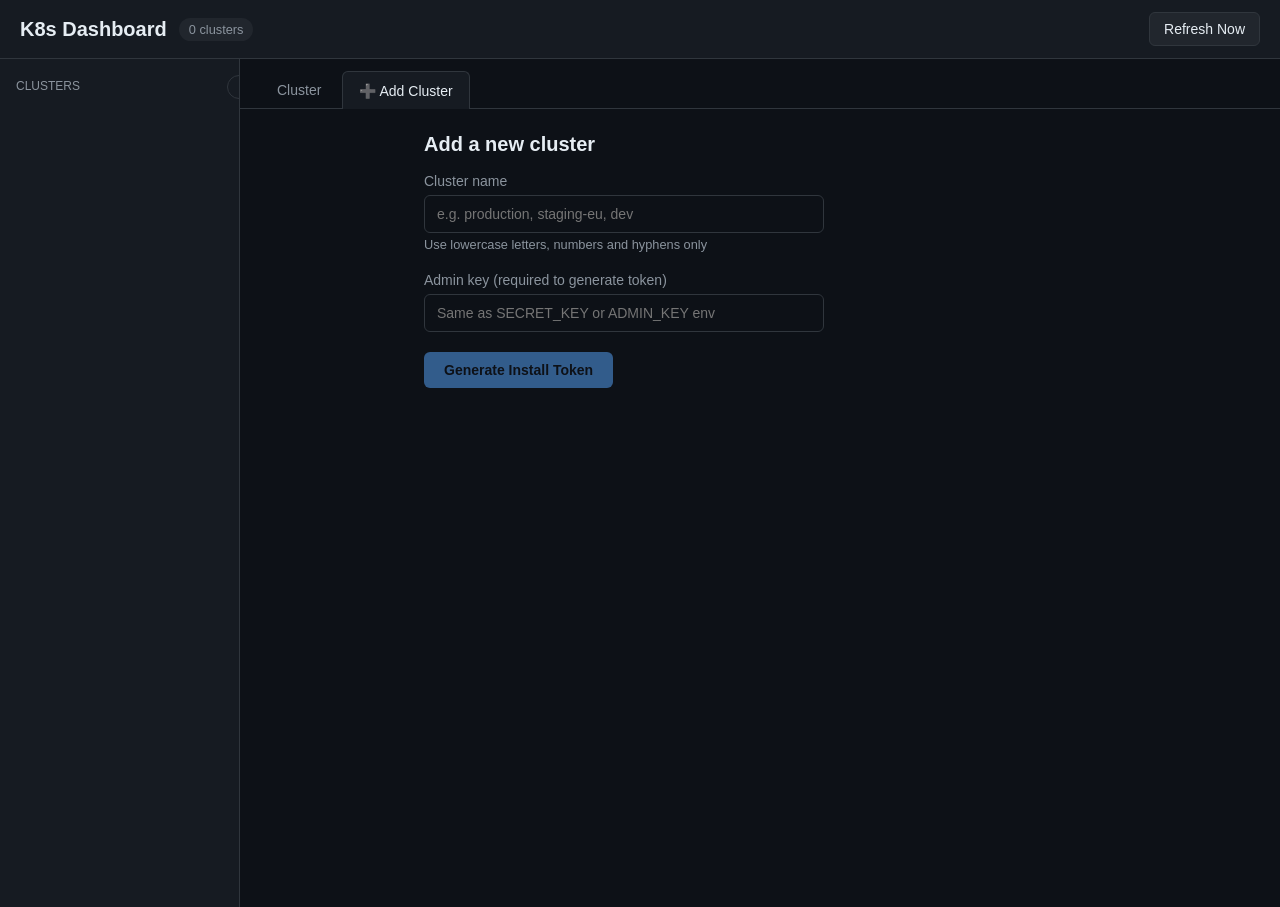
==== commit 1f854ca0: "Updates" ====
--- a/dashboard/templates/index.html
+++ b/dashboard/templates/index.html
@@ -249,6 +249,17 @@
     .tab.active { background: var(--accent); color: var(--bg-dark); border-color: var(--accent); }
     .tab-panel { display: none; }
     .tab-panel.active { display: block; }
+    .provider-icon { font-size: 1rem; margin-right: 4px; }
+    .pricing-estimated { color: var(--yellow); font-size: 0.75rem; }
+    .pricing-unpriced { color: var(--red); font-size: 0.75rem; }
+    .cost-card-grid { display: grid; grid-template-columns: repeat(auto-fit, minmax(180px, 1fr)); gap: 12px; margin-bottom: 16px; }
+    .cost-card { background: var(--bg-card); border: 1px solid var(--border); border-radius: 8px; padding: 12px; }
+    .cost-card .label { font-size: 0.75rem; color: var(--text-muted); }
+    .cost-card .value { font-size: 1.25rem; font-weight: 600; margin-top: 4px; }
+    .scaling-chart { display: flex; align-items: flex-end; gap: 4px; height: 120px; padding: 12px 0; }
+    .scaling-bar { flex: 1; min-width: 8px; background: var(--accent); border-radius: 3px 3px 0 0; opacity: 0.85; }
+    .filter-row { display: flex; gap: 12px; margin-bottom: 12px; flex-wrap: wrap; align-items: center; }
+    .filter-row select { background: var(--bg-card); color: var(--text); border: 1px solid var(--border); padding: 6px 10px; border-radius: 6px; }
     .filter-input {
       width: 100%;
       max-width: 320px;
@@ -836,7 +847,8 @@
   </div>
 
   <script>
-    const TAB_IDS = ['graphs', 'nodes', 'pods', 'deployments', 'services', 'ingresses', 'namespaces', 'configmaps'];
+    const TAB_IDS = ['graphs', 'nodes', 'pods', 'deployments', 'services', 'ingresses', 'namespaces', 'configmaps', 'cost', 'scaling', 'retired'];
+    const RESOURCE_TAB_IDS = ['nodes', 'pods', 'deployments', 'services', 'ingresses', 'namespaces', 'configmaps'];
     const CLUSTERS_POLL_MS = 10000;
     const CLUSTER_DATA_POLL_MS = 15000;
     const ADD_CLUSTER_POLL_MS = 5000;
@@ -907,6 +919,7 @@
     let hideSystemNamespaces = true;
     let selectedNamespace = 'all';
     let labelFilter = ''; // key=value format
+    let nodeProviderFilter = 'all';
 
     // Sidebar collapsed state (persisted in localStorage).
     let sidebarCollapsed = false;
@@ -1025,6 +1038,65 @@
       const pct = (used / alloc) * 100;
       if (!Number.isFinite(pct)) return null;
       return Math.max(0, Math.min(100, Math.round(pct)));
+    }
+
+    function providerIcon(provider) {
+      const map = { gcp: '☁️ GCP', aws: '🟠 AWS', azure: '🔷 Azure', onprem: '🏢 On-prem' };
+      return map[provider] || escapeHtml(provider || '—');
+    }
+
+    function formatUsd(val, digits = 2) {
+      if (val == null || !Number.isFinite(val)) return '—';
+      return '$' + Number(val).toFixed(digits);
+    }
+
+    function formatNodeCpuCell(usageRaw, allocatableRaw, capacityRaw) {
+      let usedMillis = null;
+      if (usageRaw) {
+        const s = String(usageRaw).trim();
+        if (s.endsWith('n')) usedMillis = parseFloat(s.slice(0, -1)) / 1e6;
+        else usedMillis = cpuToMillis(s);
+      }
+      const allocMillis = cpuToMillis(allocatableRaw);
+      const capMillis = cpuToMillis(capacityRaw);
+      if (usedMillis == null || allocMillis == null || allocMillis === 0) {
+        if (allocMillis != null) return `<span style="color:var(--text-muted);">${(allocMillis/1000).toFixed(0)} alloc / ${capMillis ? (capMillis/1000).toFixed(0) : '?'} cap</span>`;
+        return '—';
+      }
+      const pct = Math.min(100, Math.round((usedMillis / allocMillis) * 100));
+      const usedCores = (usedMillis / 1000).toFixed(2);
+      const allocCores = (allocMillis / 1000).toFixed(0);
+      const capCores = capMillis ? (capMillis / 1000).toFixed(0) : '?';
+      const color = pct > 80 ? 'var(--red)' : pct >= 60 ? 'var(--yellow)' : 'var(--green)';
+      return `<div style="min-width:130px;"><div style="display:flex;justify-content:space-between;font-size:0.75rem;margin-bottom:3px;"><span style="color:${color};font-weight:600;">${pct}%</span><span style="color:var(--text-muted);">${usedCores}/${allocCores} (${capCores})</span></div><div class="progress"><div class="progress-bar-fill ${pct > 80 ? 'danger' : pct >= 60 ? 'warn' : ''}" style="width:${pct}%;"></div></div></div>`;
+    }
+
+    function formatNodeMemoryCell(usageRaw, allocatableRaw, capacityRaw) {
+      const usedBytes = memoryToBytes(usageRaw);
+      const allocBytes = memoryToBytes(allocatableRaw);
+      const capBytes = memoryToBytes(capacityRaw);
+      if (usedBytes == null || allocBytes == null || allocBytes === 0) {
+        if (allocBytes != null) return `<span style="color:var(--text-muted);">${(allocBytes/(1024**3)).toFixed(1)} alloc GB</span>`;
+        return '—';
+      }
+      const pct = Math.min(100, Math.round((usedBytes / allocBytes) * 100));
+      const usedGB = (usedBytes / (1024 ** 3)).toFixed(2);
+      const allocGB = (allocBytes / (1024 ** 3)).toFixed(1);
+      const capGB = capBytes ? (capBytes / (1024 ** 3)).toFixed(1) : '?';
+      const color = pct > 80 ? 'var(--red)' : pct >= 60 ? 'var(--yellow)' : 'var(--green)';
+      return `<div style="min-width:140px;"><div style="display:flex;justify-content:space-between;font-size:0.75rem;margin-bottom:3px;"><span style="color:${color};font-weight:600;">${pct}%</span><span style="color:var(--text-muted);">${usedGB}/${allocGB} (${capGB})</span></div><div class="progress"><div class="progress-bar-fill ${pct > 80 ? 'danger' : pct >= 60 ? 'warn' : ''}" style="width:${pct}%;"></div></div></div>`;
+    }
+
+    function formatPricingCell(n) {
+      if (!n.priced || n.hourlyUsd == null) {
+        return '<span class="pricing-unpriced">unpriced</span>';
+      }
+      const src = (n.pricingSource || '').startsWith('usage')
+        ? ' <span class="pricing-estimated">(usage)</span>'
+        : n.pricingSource === 'estimated'
+          ? ' <span class="pricing-estimated">(est.)</span>'
+          : '';
+      return `${formatUsd(n.hourlyUsd, 4)}/hr<br><span style="color:var(--text-muted);font-size:0.75rem;">${formatUsd(n.monthlyUsd)}/mo</span>${src}`;
     }
 
     function formatCpuCell(usageRaw, capacityRaw) {
@@ -2213,10 +2285,14 @@
 
     function renderNodes(items) {
       const filter = (el('filter-nodes') || {}).value || '';
-      // Nodes are unaffected by the global namespace/label filters.
-      const list = (items || []).filter(i => !filter || JSON.stringify(i).toLowerCase().includes(filter.toLowerCase()));
-      return buildTable(
-        ['', 'Name', 'Status', 'Roles', 'CPU', 'Memory', 'Age'],
+      const provFilter = nodeProviderFilter || 'all';
+      const list = (items || [])
+        .filter(i => provFilter === 'all' || (i.provider || 'onprem') === provFilter)
+        .filter(i => !filter || JSON.stringify(i).toLowerCase().includes(filter.toLowerCase()));
+      const providers = [...new Set((items || []).map(i => i.provider || 'onprem'))].sort();
+      const provSelect = `<div class="filter-row"><label style="font-size:0.8rem;color:var(--text-muted);">Provider</label><select id="nodeProviderFilter">${['all', ...providers].map(p => `<option value="${escapeAttr(p)}" ${p === provFilter ? 'selected' : ''}>${p === 'all' ? 'All providers' : providerIcon(p)}</option>`).join('')}</select></div>`;
+      const table = buildTable(
+        ['', 'Name', 'Provider', 'Instance', 'Region', 'Status', 'Pods', 'CPU', 'Memory', '$/hr', 'Age'],
         list,
         n => {
           const rowId = `nodes:${n.name}`;
@@ -2224,19 +2300,100 @@
           <tr data-rowid="${escapeAttr(rowId)}" data-name="${escapeAttr(n.name)}" data-namespace="">
             <td class="chev-col"><span class="chev">▶</span></td>
             <td>${escapeHtml(n.name)}</td>
+            <td>${providerIcon(n.provider)}</td>
+            <td>${escapeHtml(n.instanceType || '—')}</td>
+            <td>${escapeHtml(n.region || '—')}</td>
             <td><span class="badge ${nodeStatusClass(n.status)}">${escapeHtml(n.status)}</span></td>
-            <td>${escapeHtml((n.roles || []).join(', ') || '—')}</td>
-            <td>${formatCpuCell(n.cpuUsage, n.cpuCapacity)}</td>
-            <td>${formatMemoryCell(n.memoryUsage, n.memoryCapacity)}</td>
+            <td>${n.podCount ?? '—'}</td>
+            <td>${formatNodeCpuCell(n.cpuUsage, n.allocatableCPU, n.cpuCapacity)}</td>
+            <td>${formatNodeMemoryCell(n.memoryUsage, n.allocatableMemory, n.memoryCapacity)}</td>
+            <td>${formatPricingCell(n)}</td>
             <td>${formatAge(n.age)}</td>
           </tr>
           <tr class="detail-row" data-detailfor="${escapeAttr(rowId)}">
-            <td colspan="7"><div class="detail-panel">${renderNodeDetails(n)}</div></td>
+            <td colspan="11"><div class="detail-panel">${renderNodeDetails(n)}</div></td>
           </tr>
           `;
         }
       );
-    }
+      return provSelect + table;
+    }
+
+    function renderCostView(cost, fleetCost) {
+      const c = cost || {};
+      const f = fleetCost || {};
+      const byProvider = c.byProvider || {};
+      const fleetByProvider = f.byProvider || {};
+      const fleetByCluster = f.byCluster || {};
+      const provRows = Object.entries(byProvider).map(([p, d]) => `
+        <tr><td>${providerIcon(p)}</td><td>${d.nodeCount ?? 0}</td><td>${formatUsd(d.hourlyUsd, 4)}</td><td>${formatUsd(d.monthlyUsd)}</td></tr>
+      `).join('') || '<tr><td colspan="4" style="text-align:center;color:var(--text-muted);">No priced nodes</td></tr>';
+      const fleetProvRows = Object.entries(fleetByProvider).map(([p, d]) => `
+        <tr><td>${providerIcon(p)}</td><td>${d.nodeCount ?? 0}</td><td>${formatUsd(d.hourlyUsd, 4)}</td><td>${formatUsd(d.monthlyUsd)}</td></tr>
+      `).join('') || '<tr><td colspan="4" style="text-align:center;color:var(--text-muted);">No priced nodes</td></tr>';
+      const clusterRows = Object.entries(fleetByCluster).map(([name, d]) => `
+        <tr>
+          <td>${escapeHtml(name)}</td>
+          <td>${d.pricedNodes ?? 0}</td>
+          <td>${d.unpricedNodes ?? 0}</td>
+          <td>${formatUsd(d.hourlyUsd, 4)}</td>
+          <td>${formatUsd(d.monthlyUsd)}</td>
+        </tr>
+      `).join('') || '<tr><td colspan="5" style="text-align:center;color:var(--text-muted);">No clusters yet</td></tr>';
+      const clusterCount = Object.keys(fleetByCluster).length;
+      return `
+        <h3 style="font-size:0.95rem;margin:0 0 8px;">Fleet overview</h3>
+        <div class="cost-card-grid">
+          <div class="cost-card"><div class="label">Fleet $/hour</div><div class="value">${formatUsd(f.hourlyUsd, 4)}</div></div>
+          <div class="cost-card"><div class="label">Fleet $/month (×730)</div><div class="value">${formatUsd(f.monthlyUsd)}</div></div>
+          <div class="cost-card"><div class="label">Clusters</div><div class="value">${clusterCount}</div></div>
+        </div>
+        <table class="data-table" style="margin-bottom:20px;"><thead><tr><th>Cluster</th><th>Priced</th><th>Unpriced</th><th>$/hr</th><th>$/mo</th></tr></thead><tbody>${clusterRows}</tbody></table>
+        <h3 style="font-size:0.95rem;margin:0 0 8px;">Fleet by provider</h3>
+        <table class="data-table" style="margin-bottom:24px;"><thead><tr><th>Provider</th><th>Nodes</th><th>$/hr</th><th>$/mo</th></tr></thead><tbody>${fleetProvRows}</tbody></table>
+        <h3 style="font-size:0.95rem;margin:0 0 8px;">Selected cluster: ${escapeHtml(selectedCluster || '—')}</h3>
+        <div class="cost-card-grid">
+          <div class="cost-card"><div class="label">Cluster $/hour</div><div class="value">${formatUsd(c.hourlyUsd, 4)}</div></div>
+          <div class="cost-card"><div class="label">Cluster $/month (×730)</div><div class="value">${formatUsd(c.monthlyUsd)}</div></div>
+          <div class="cost-card"><div class="label">Priced nodes</div><div class="value">${c.pricedNodes ?? 0}</div></div>
+          <div class="cost-card"><div class="label">Unpriced nodes</div><div class="value" style="color:${(c.unpricedNodes||0) > 0 ? 'var(--yellow)' : 'inherit'}">${c.unpricedNodes ?? 0}</div></div>
+        </div>
+        <table class="data-table"><thead><tr><th>Provider</th><th>Nodes</th><th>$/hr</th><th>$/mo</th></tr></thead><tbody>${provRows}</tbody></table>
+      `;
+    }
+
+    function renderScalingView(scalingData) {
+      const points = (scalingData && scalingData[selectedCluster]) || [];
+      if (!points.length) return '<p style="color:var(--text-muted);">No scaling history yet. Points are recorded every ~5 minutes.</p>';
+      const max = Math.max(...points.map(p => p.nodeCount || 0), 1);
+      const bars = points.slice(-60).map(p => {
+        const h = Math.max(4, Math.round(((p.nodeCount || 0) / max) * 100));
+        const ts = p.ts ? new Date(p.ts).toLocaleString() : '';
+        return `<div class="scaling-bar" style="height:${h}%;" title="${escapeAttr(ts)}: ${p.nodeCount} nodes"></div>`;
+      }).join('');
+      const latest = points[points.length - 1];
+      return `<p style="font-size:0.875rem;color:var(--text-muted);margin-bottom:8px;">Node count over time for <strong>${escapeHtml(selectedCluster)}</strong> — latest: ${latest.nodeCount} nodes</p><div class="scaling-chart">${bars}</div>`;
+    }
+
+    function renderRetiredNodes(items) {
+      const list = items || [];
+      return buildTable(
+        ['Node', 'Cluster', 'Provider', 'Instance', 'First seen', 'Last seen', 'Peak CPU', 'Peak RAM', 'Accrued cost'],
+        list,
+        r => `<tr>
+          <td>${escapeHtml(r.nodeName || '—')}</td>
+          <td>${escapeHtml(r.cluster || '—')}</td>
+          <td>${providerIcon(r.provider)}</td>
+          <td>${escapeHtml(r.instanceType || '—')}</td>
+          <td>${r.firstSeen ? formatAge(r.firstSeen) : '—'}</td>
+          <td>${r.lastSeen ? formatAge(r.lastSeen) : '—'}</td>
+          <td>${r.peakCpuPct != null ? r.peakCpuPct + '%' : '—'}</td>
+          <td>${r.peakMemPct != null ? r.peakMemPct + '%' : '—'}</td>
+          <td>${formatUsd(r.accruedCostUsd, 4)}</td>
+        </tr>`
+      );
+    }
+
     function renderPods(items) {
       const filter = (el('filter-pods') || {}).value || '';
       const list = (items || [])
@@ -2853,6 +3010,19 @@
           </div>
 
           <div class="detail-item">
+            <div class="title">Cloud Provider</div>
+            <div class="value">${providerIcon(n.provider)} — ${escapeHtml(n.instanceType || '—')} — ${escapeHtml(n.region || '—')}${n.zone ? ' / ' + escapeHtml(n.zone) : ''}</div>
+          </div>
+          <div class="detail-item">
+            <div class="title">Cost estimate</div>
+            <div class="value">${formatPricingCell(n)} <span style="color:var(--text-muted);">(${escapeHtml(n.pricingSource || 'unpriced')})</span></div>
+          </div>
+          <div class="detail-item">
+            <div class="title">Pods on node</div>
+            <div class="value">${n.podCount ?? '—'}</div>
+          </div>
+
+          <div class="detail-item">
             <div class="title">OS Image</div>
             <div class="value">${escapeHtml(info.osImage || '—')}</div>
           </div>
@@ -3324,6 +3494,14 @@
       let html = '';
       if (tabId === 'graphs') {
         html = renderGraphsTab();
+      } else if (tabId === 'cost') {
+        const clusterCost = (data && data.cost) || data || {};
+        html = renderCostView(clusterCost, _cache.fleetCost || {});
+      } else if (tabId === 'scaling') {
+        html = renderScalingView((data && data.scaling) || {});
+      } else if (tabId === 'retired') {
+        const items = (data && data.items) ? data.items : [];
+        html = renderRetiredNodes(items);
       } else if (data && data.error) {
         html = '<p style="color: var(--text-muted);">' + escapeHtml(data.error) + '</p>';
       } else if (data && data.message) {
@@ -3339,6 +3517,13 @@
         else if (tabId === 'configmaps') html = renderConfigMaps(items);
       }
       wrap.innerHTML = html;
+      if (tabId === 'nodes') {
+        const sel = el('nodeProviderFilter');
+        if (sel) sel.addEventListener('change', () => {
+          nodeProviderFilter = sel.value;
+          renderTabContent('nodes', _cache.nodes);
+        });
+      }
       attachExpandableRows(tabId);
     }
 
@@ -3346,15 +3531,24 @@
     async function fetchClusterData() {
       if (!selectedCluster) return;
       try {
-        const TAB_IDS_TO_FETCH = TAB_IDS.filter(id => id !== 'graphs');
-        const [summaryRes, ...rest] = await Promise.all([
-          fetch('/api/cluster/' + encodeURIComponent(selectedCluster) + '/summary'),
-          ...TAB_IDS_TO_FETCH.map(id => fetch('/api/cluster/' + encodeURIComponent(selectedCluster) + '/' + id)),
+        const TAB_IDS_TO_FETCH = RESOURCE_TAB_IDS;
+        const enc = encodeURIComponent(selectedCluster);
+        const [summaryRes, ...resourceResults, costRes, scalingRes, retiredRes, fleetCostRes] = await Promise.all([
+          fetch('/api/cluster/' + enc + '/summary'),
+          ...TAB_IDS_TO_FETCH.map(id => fetch('/api/cluster/' + enc + '/' + id)),
+          fetch('/api/cluster/' + enc + '/cost'),
+          fetch('/api/cluster/' + enc + '/scaling'),
+          fetch('/api/cluster/' + enc + '/retired-nodes'),
+          fetch('/api/cost'),
         ]);
         const summary = summaryRes.ok ? await summaryRes.json() : {};
         _cache.summary = summary;
-        const results = await Promise.all(rest.map(r => r.ok ? r.json() : {}));
+        const results = await Promise.all(resourceResults.map(r => r.ok ? r.json() : {}));
         TAB_IDS_TO_FETCH.forEach((id, i) => { _cache[id] = results[i] || {}; });
+        _cache.cost = costRes.ok ? await costRes.json() : {};
+        _cache.scaling = scalingRes.ok ? await scalingRes.json() : {};
+        _cache.retired = retiredRes.ok ? await retiredRes.json() : {};
+        _cache.fleetCost = fleetCostRes.ok ? await fleetCostRes.json() : {};
         lastClusterFetchTime = Date.now();
         const clusterMeta = clustersList.find(c => c.name === selectedCluster);
         const lastSeen = clusterMeta && clusterMeta.last_seen ? new Date(clusterMeta.last_seen).getTime() : 0;
@@ -3382,13 +3576,13 @@
     }
 
     function initResourceTabs() {
-      const labels = { graphs: 'Graphs 📊', nodes: 'Nodes', pods: 'Pods', deployments: 'Deployments', services: 'Services', ingresses: 'Ingresses', namespaces: 'Namespaces', configmaps: 'ConfigMaps' };
+      const labels = { graphs: 'Graphs 📊', nodes: 'Nodes', pods: 'Pods', deployments: 'Deployments', services: 'Services', ingresses: 'Ingresses', namespaces: 'Namespaces', configmaps: 'ConfigMaps', cost: 'Cost 💰', scaling: 'Scaling', retired: 'Retired Nodes' };
       const tabsEl = el('tabs');
       tabsEl.innerHTML = TAB_IDS.map(id => `<button class="tab" data-tab="${id}" type="button">${labels[id]}</button>`).join('');
       const panelsEl = el('tabPanels');
       panelsEl.innerHTML = TAB_IDS.map(id => `
         <div class="tab-panel" id="tab-${id}">
-          <input type="text" class="filter-input" id="filter-${id}" placeholder="Filter ${labels[id]}..." ${id === 'graphs' ? 'style="display:none;"' : ''} />
+          <input type="text" class="filter-input" id="filter-${id}" placeholder="Filter ${labels[id]}..." ${['graphs', 'cost', 'scaling', 'retired'].includes(id) ? 'style="display:none;"' : ''} />
           <div class="table-panel"></div>
         </div>
       `).join('');
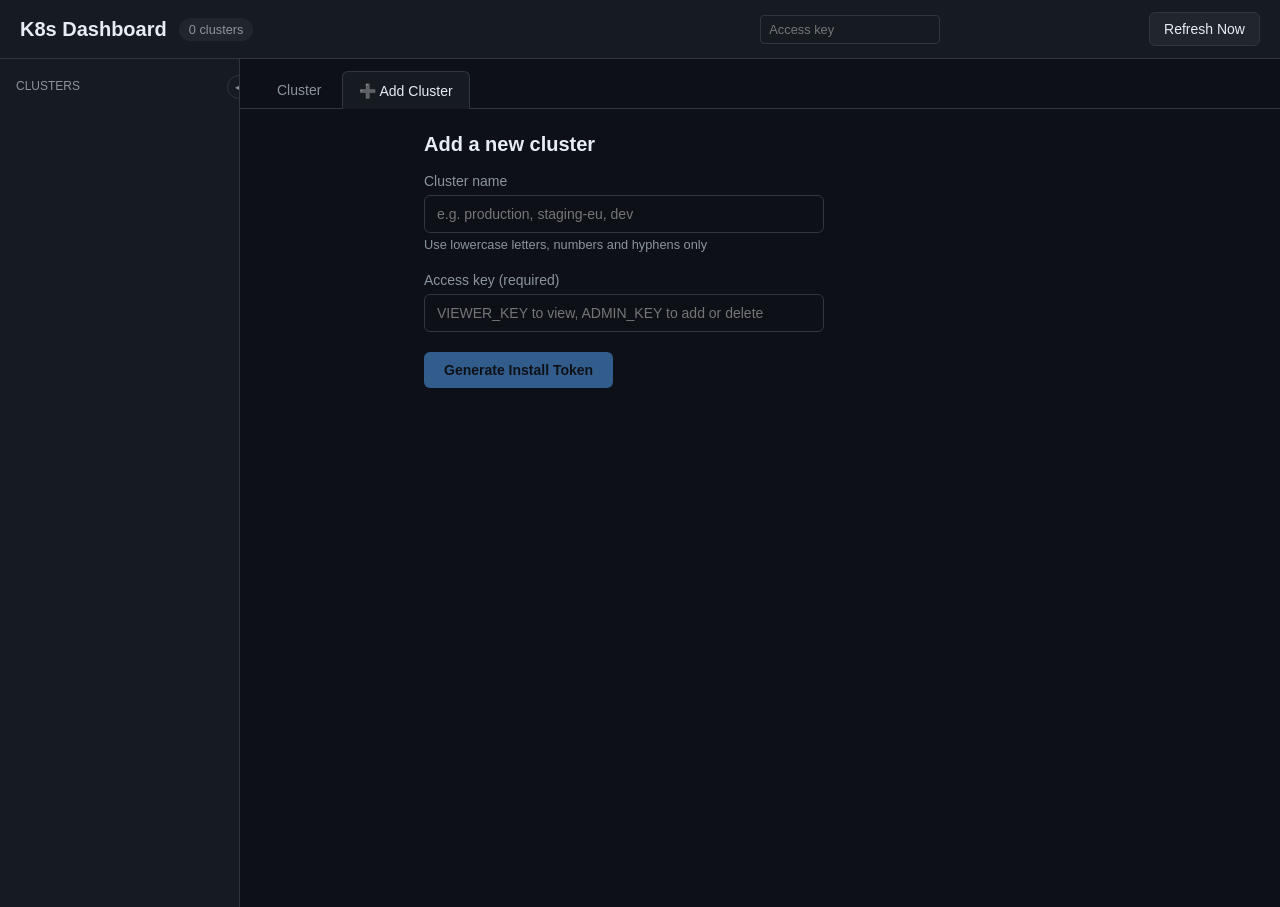
==== commit 475e9342: "fix(dashboard): require a key for read APIs and stop exposing cluster secrets Require ADMIN_KEY at s" ====
--- a/dashboard/templates/index.html
+++ b/dashboard/templates/index.html
@@ -44,6 +44,15 @@
       font-size: 0.8rem;
     }
     .navbar .clusters-badge.healthy { color: var(--green); }
+    .navbar .access-key {
+      background: var(--bg-card);
+      border: 1px solid var(--border);
+      border-radius: 4px;
+      color: var(--text);
+      padding: 6px 8px;
+      font-size: 0.8rem;
+      width: 180px;
+    }
     .btn-refresh {
       background: var(--bg-hover);
       color: var(--text);
@@ -763,6 +772,7 @@
       transition: opacity 0.3s ease;
       margin-right: 8px;
     ">↻ Refreshing...</span>
+    <input type="password" class="access-key" id="accessKey" placeholder="Access key" autocomplete="off" aria-label="Access key" />
     <button class="btn-refresh" id="btnRefresh" type="button">Refresh Now</button>
   </nav>
 
@@ -772,7 +782,7 @@
       <div class="sidebar-title">Clusters</div>
       <div id="clusterList"></div>
       <div class="sidebar-empty" id="sidebarEmpty" style="display:none;">
-        No clusters connected yet. Install the Helm chart on a cluster to get started.
+        Enter an access key to view clusters.
       </div>
     </aside>
 
@@ -791,8 +801,8 @@
           <div class="validation" id="clusterNameValidation"></div>
         </div>
         <div class="form-group">
-          <label>Admin key (required to generate token)</label>
-          <input type="password" id="addAdminKey" placeholder="Same as SECRET_KEY or ADMIN_KEY env" />
+          <label>Access key (required)</label>
+          <input type="password" id="addAdminKey" placeholder="VIEWER_KEY to view, ADMIN_KEY to add or delete" autocomplete="off" />
         </div>
         <button class="btn-primary" id="btnGenerateToken" type="button" disabled>Generate Install Token</button>
 
@@ -846,7 +856,7 @@
     </div>
   </div>
 
-  <script>
+  <script nonce="{{ csp_nonce }}">
     const TAB_IDS = ['graphs', 'nodes', 'pods', 'deployments', 'services', 'ingresses', 'namespaces', 'configmaps', 'cost', 'scaling', 'retired'];
     const RESOURCE_TAB_IDS = ['nodes', 'pods', 'deployments', 'services', 'ingresses', 'namespaces', 'configmaps'];
     const CLUSTERS_POLL_MS = 10000;
@@ -860,9 +870,9 @@
     let lastClusterFetchTime = 0;
     let tokenExpiresAt = null;
     let tokenCountdownInterval = null;
-    // Admin key entered in Add Cluster tab (persisted in-memory for this page).
-    // Used for both token generation and cluster deletion.
+    // Access key for this page only. Never written to localStorage.
     let adminKey = '';
+    let addClusterCanonicalName = '';
 
     // Global filters (apply to most resource tabs)
     const SYSTEM_NAMESPACES = new Set([
@@ -1281,8 +1291,10 @@
     }
 
     function validateClusterName(name) {
-      if (!name || name.length > 40) return false;
-      return /^[a-z0-9\-_]+$/.test(name);
+      if (!name || name.length > 253) return false;
+      const labels = name.split('.');
+      if (labels.some(label => !label || label.length > 63)) return false;
+      return /^[a-z0-9]([-a-z0-9]*[a-z0-9])?(\.[a-z0-9]([-a-z0-9]*[a-z0-9])?)*$/.test(name);
     }
 
     function getClusterShortName(name) {
@@ -1301,6 +1313,7 @@
       const warningCount = (pending || 0) + (failed || 0);
 
       const statsParts = [];
+      if (c.status === 'pending') statsParts.push('pending registration');
       if (totalNodes != null) statsParts.push(`${totalNodes} nodes`);
       if (totalPods != null) statsParts.push(`${totalPods} pods`);
       if (warningCount > 0) {
@@ -1351,6 +1364,25 @@
       });
     }
 
+    function authHeaders(extra) {
+      const headers = Object.assign({}, extra || {});
+      if (adminKey) {
+        headers['X-Api-Key'] = adminKey;
+        headers['X-Admin-Key'] = adminKey;
+      }
+      return headers;
+    }
+
+    function setAccessKey(value) {
+      adminKey = value || '';
+      const nav = el('accessKey');
+      const add = el('addAdminKey');
+      if (nav && nav.value !== adminKey) nav.value = adminKey;
+      if (add && add.value !== adminKey) add.value = adminKey;
+      fetchClusters();
+      fetchConfig();
+    }
+
     function escapeAttr(s) {
       if (s == null) return '';
       const div = document.createElement('div');
@@ -1415,7 +1447,7 @@
         try {
           const r = await fetch('/api/cluster/' + encodeURIComponent(name), {
             method: 'DELETE',
-            headers: { 'X-Admin-Key': adminKey || '' },
+            headers: authHeaders(),
           });
           if (r.status === 401) {
             showInlineDeleteError(clusterItemEl, 'Wrong admin key');
@@ -1471,10 +1503,24 @@
     }
 
     async function fetchClusters() {
+      const emptyEl = el('sidebarEmpty');
       try {
-        const r = await fetch('/api/clusters');
+        const r = await fetch('/api/clusters', { headers: authHeaders() });
+        if (r.status === 401) {
+          clustersList = [];
+          if (emptyEl) {
+            emptyEl.textContent = adminKey
+              ? 'Access key was rejected.'
+              : 'Enter an access key to view clusters.';
+          }
+          renderClusterSidebar();
+          return;
+        }
         if (r.ok) {
           clustersList = await r.json();
+          if (emptyEl && !clustersList.length) {
+            emptyEl.textContent = 'No clusters connected yet. Install the Helm chart on a cluster to get started.';
+          }
           renderClusterSidebar();
           if (selectedCluster && !clustersList.find(c => c.name === selectedCluster)) {
             selectedCluster = clustersList.length ? clustersList[0].name : null;
@@ -2823,7 +2869,7 @@
               <div><strong>Memory:</strong> req ${escapeHtml(String(req.memory ?? '—'))} / lim ${escapeHtml(String(lim.memory ?? '—'))}</div>
               <div><strong>Ports:</strong> ${
                 (Array.isArray(c.ports) && c.ports.length)
-                  ? c.ports.map(p => `${p.containerPort}/${p.protocol || 'TCP'}`).join(', ')
+                  ? c.ports.map(p => escapeHtml(`${p.containerPort}/${p.protocol || 'TCP'}`)).join(', ')
                   : '—'
               }</div>
               <div><strong>Env Vars:</strong> <span style="color: var(--text-muted);">${envDisplay}</span></div>
@@ -3254,7 +3300,7 @@
               <td>${escapeHtml(ep.ip || '—')}</td>
               <td>${
                 (Array.isArray(ep.ports) && ep.ports.length)
-                  ? ep.ports.map(p => `${p.port}/${p.protocol || 'TCP'}`).join(', ')
+                  ? ep.ports.map(p => escapeHtml(`${p.port}/${p.protocol || 'TCP'}`)).join(', ')
                   : '—'
               }</td>
             </tr>
@@ -3332,23 +3378,13 @@
 
     function renderConfigMapDetails(c) {
       const keys = Array.isArray(c.keys) ? c.keys : [];
-      const data = c.data || {};
       const items = keys.length ? keys.map(k => {
-        const raw = data && Object.prototype.hasOwnProperty.call(data, k) ? String(data[k]) : null;
-        let displayVal = '[binary or large value]';
-        let canShow = false;
-        if (raw != null && !raw.startsWith('-----BEGIN') && raw.length <= 200) {
-          displayVal = raw;
-          canShow = true;
-        }
-        const valueHtml = canShow
-          ? `<pre style="background: var(--bg-dark); border: 1px solid var(--border); border-radius: 4px; padding: 6px; font-size: 0.75rem; overflow-x:auto;">${escapeHtml(displayVal)}</pre>
-             <button type="button" class="btn-secondary" style="margin-top:4px; padding:4px 8px; font-size:0.7rem;" data-copy-value="${escapeAttr(displayVal)}">Copy Value</button>`
-          : '<span style="color: var(--text-muted);">[binary or large value]</span>';
+        const name = (k && typeof k === 'object') ? k.name : k;
+        const size = (k && typeof k === 'object' && k.size != null) ? String(k.size) + ' bytes' : '';
         return `
           <div style="margin-bottom:8px;">
-            <span class="tag" style="display:inline-block; margin-bottom:4px;">${escapeHtml(String(k))}</span>
-            <div>${valueHtml}</div>
+            <span class="tag" style="display:inline-block; margin-bottom:4px;">${escapeHtml(String(name ?? ''))}</span>
+            ${size ? `<span style="color: var(--text-muted); margin-left:8px;">${escapeHtml(size)}</span>` : ''}
           </div>
         `;
       }).join('') : '<span style="color: var(--text-muted);">No keys</span>';
@@ -3533,14 +3569,18 @@
       try {
         const TAB_IDS_TO_FETCH = RESOURCE_TAB_IDS;
         const enc = encodeURIComponent(selectedCluster);
-        const [summaryRes, ...resourceResults, costRes, scalingRes, retiredRes, fleetCostRes] = await Promise.all([
-          fetch('/api/cluster/' + enc + '/summary'),
-          ...TAB_IDS_TO_FETCH.map(id => fetch('/api/cluster/' + enc + '/' + id)),
-          fetch('/api/cluster/' + enc + '/cost'),
-          fetch('/api/cluster/' + enc + '/scaling'),
-          fetch('/api/cluster/' + enc + '/retired-nodes'),
-          fetch('/api/cost'),
+        const headers = authHeaders();
+        const responses = await Promise.all([
+          fetch('/api/cluster/' + enc + '/summary', { headers }),
+          ...TAB_IDS_TO_FETCH.map(id => fetch('/api/cluster/' + enc + '/' + id, { headers })),
+          fetch('/api/cluster/' + enc + '/cost', { headers }),
+          fetch('/api/cluster/' + enc + '/scaling', { headers }),
+          fetch('/api/cluster/' + enc + '/retired-nodes', { headers }),
+          fetch('/api/cost', { headers }),
         ]);
+        const summaryRes = responses[0];
+        const resourceResults = responses.slice(1, 1 + TAB_IDS_TO_FETCH.length);
+        const [costRes, scalingRes, retiredRes, fleetCostRes] = responses.slice(1 + TAB_IDS_TO_FETCH.length);
         const summary = summaryRes.ok ? await summaryRes.json() : {};
         _cache.summary = summary;
         const results = await Promise.all(resourceResults.map(r => r.ok ? r.json() : {}));
@@ -3615,27 +3655,30 @@
       const name = el('addClusterName').value.trim().toLowerCase();
       const valid = validateClusterName(name);
       const valEl = el('clusterNameValidation');
-      valEl.textContent = valid ? '✓ Valid' : (name ? 'Use only letters, numbers, hyphens and underscores' : '');
+      valEl.textContent = valid ? '✓ Valid' : (name ? 'Use a DNS-1123 name: lowercase letters, digits, hyphens, and dots' : '');
       valEl.className = 'validation ' + (valid ? 'valid' : (name ? 'invalid' : ''));
       el('btnGenerateToken').disabled = !valid;
     });
 
     // Persist admin key as the user types (so it can be reused across tabs/actions).
     el('addAdminKey').addEventListener('input', () => {
-      adminKey = el('addAdminKey').value || '';
+      setAccessKey(el('addAdminKey').value || '');
+    });
+    el('accessKey').addEventListener('input', () => {
+      setAccessKey(el('accessKey').value || '');
     });
 
     async function generateToken() {
       const clusterName = el('addClusterName').value.trim();
       // Use module-level adminKey so it can be reused elsewhere (e.g. delete cluster).
-      adminKey = el('addAdminKey').value || '';
+      setAccessKey(el('addAdminKey').value || '');
       addClusterConnected = false;
       el('addClusterError').style.display = 'none';
       el('addClusterError').textContent = '';
       try {
         const r = await fetch('/api/generate-token', {
           method: 'POST',
-          headers: { 'Content-Type': 'application/json', 'X-Admin-Key': adminKey },
+          headers: authHeaders({ 'Content-Type': 'application/json' }),
           body: JSON.stringify({ cluster_name: clusterName }),
         });
         const data = await r.json().catch(() => ({}));
@@ -3649,6 +3692,7 @@
           }
           return;
         }
+        addClusterCanonicalName = data.cluster_name || clusterName.trim().toLowerCase();
         tokenExpiresAt = new Date(data.expires_at).getTime();
         currentToken = data.token || null;
         currentHelmCommand = data.helm_command || null;
@@ -3738,9 +3782,10 @@
     let addClusterConnected = false;
     setInterval(() => {
       if (!el('tokenBlock') || el('tokenBlock').style.display !== 'block') return;
-      const clusterName = el('addClusterName').value.trim();
+      const typed = el('addClusterName').value.trim().toLowerCase();
+      const clusterName = addClusterCanonicalName || typed;
       if (!clusterName) return;
-      const found = clustersList.find(c => c.name === clusterName);
+      const found = clustersList.find(c => c.name === clusterName && c.status !== 'pending');
       const statusEl = el('addClusterStatus');
       if (found && !addClusterConnected) {
         addClusterConnected = true;
@@ -3772,12 +3817,17 @@
     });
 
     // --- Config: DASHBOARD_URL warning ---
-    fetch('/api/config').then(r => r.json()).then(data => {
-      if (!data.dashboardUrl) {
-        el('dashboardUrlWarning').textContent = '⚠ DASHBOARD_URL env var not set. Edit the command below to replace YOUR_DASHBOARD_URL with your actual dashboard URL before running.';
-        el('dashboardUrlWarning').style.display = 'block';
-      }
-    }).catch(() => {});
+    function fetchConfig() {
+      fetch('/api/config', { headers: authHeaders() }).then(r => r.ok ? r.json() : null).then(data => {
+        if (!data) return;
+        if (!data.dashboardUrl) {
+          el('dashboardUrlWarning').textContent = '⚠ DASHBOARD_URL env var not set. Edit the command below to replace YOUR_DASHBOARD_URL with your actual dashboard URL before running.';
+          el('dashboardUrlWarning').style.display = 'block';
+        } else {
+          el('dashboardUrlWarning').style.display = 'none';
+        }
+      }).catch(() => {});
+    }
 
     // --- Refresh button ---
     el('btnRefresh').addEventListener('click', (e) => {
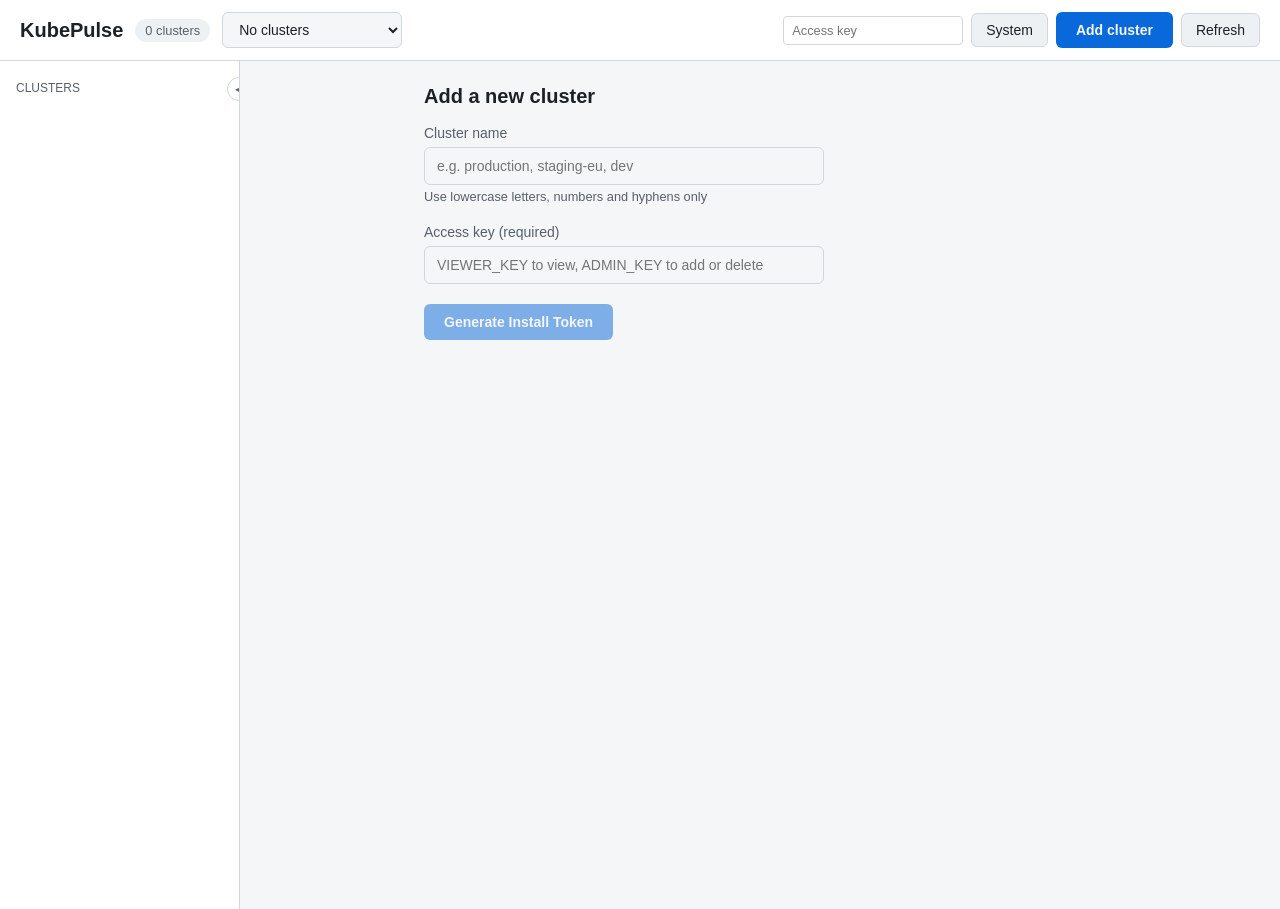
==== commit e87c2428: "feat(ui): app shell and shared states Add the header, grouped section nav, theme toggle, and status," ====
--- a/dashboard/templates/index.html
+++ b/dashboard/templates/index.html
@@ -3,8 +3,14 @@
 <head>
   <meta charset="UTF-8">
   <meta name="viewport" content="width=device-width, initial-scale=1.0">
-  <title>K8s Dashboard</title>
+  <title>KubePulse</title>
   <style>
+    /* ============================================================
+       1. Design tokens
+       Color names below are the ones the current rules already use.
+       Spacing, radius, and type tokens are declared for later steps
+       and are not applied yet, so this pass does not change layout.
+       ============================================================ */
     :root {
       --bg-dark: #0d1117;
       --bg-card: #161b22;
@@ -17,15 +23,109 @@
       --yellow: #d29922;
       --orange: #db6d28;
       --accent: #58a6ff;
-    }
+
+      --space-1: 4px;
+      --space-2: 8px;
+      --space-3: 12px;
+      --space-4: 16px;
+      --space-5: 24px;
+      --space-6: 32px;
+      --radius-sm: 4px;
+      --radius-md: 6px;
+      --radius-lg: 8px;
+      --radius-pill: 12px;
+      --font-sans: -apple-system, BlinkMacSystemFont, 'Segoe UI', Roboto, Oxygen, Ubuntu, sans-serif;
+      --font-mono: ui-monospace, SFMono-Regular, Menlo, Monaco, Consolas, "Liberation Mono", monospace;
+      --text-xs: 0.75rem;
+      --text-sm: 0.875rem;
+      --text-md: 1rem;
+      --text-lg: 1.25rem;
+      --duration: 150ms;
+      color-scheme: dark;
+    }
+
+    @media (prefers-color-scheme: light) {
+      :root:not([data-theme]) {
+        color-scheme: light;
+        --bg-dark: #f4f6f8;
+        --bg-card: #ffffff;
+        --bg-hover: #eef1f4;
+        --border: #d0d7de;
+        --text: #1c2128;
+        --text-muted: #57606a;
+        --green: #1a7f37;
+        --red: #cf222e;
+        --yellow: #9a6700;
+        --orange: #bc4c00;
+        --accent: #0969da;
+      }
+    }
+    :root[data-theme="light"] {
+      color-scheme: light;
+      --bg-dark: #f4f6f8;
+      --bg-card: #ffffff;
+      --bg-hover: #eef1f4;
+      --border: #d0d7de;
+      --text: #1c2128;
+      --text-muted: #57606a;
+      --green: #1a7f37;
+      --red: #cf222e;
+      --yellow: #9a6700;
+      --orange: #bc4c00;
+      --accent: #0969da;
+    }
+    :root[data-theme="dark"] {
+      color-scheme: dark;
+      --bg-dark: #0d1117;
+      --bg-card: #161b22;
+      --bg-hover: #21262d;
+      --border: #30363d;
+      --text: #e6edf3;
+      --text-muted: #8b949e;
+      --green: #3fb950;
+      --red: #f85149;
+      --yellow: #d29922;
+      --orange: #db6d28;
+      --accent: #58a6ff;
+    }
+
+    /* ============================================================
+       2. Base
+       ============================================================ */
     * { box-sizing: border-box; }
     body {
       margin: 0;
-      font-family: -apple-system, BlinkMacSystemFont, 'Segoe UI', Roboto, Oxygen, Ubuntu, sans-serif;
+      font-family: var(--font-sans);
       background: var(--bg-dark);
       color: var(--text);
       min-height: 100vh;
-    }
+      font-size: 14px;
+    }
+    :focus { outline: none; }
+    :focus-visible {
+      outline: 2px solid var(--accent);
+      outline-offset: 2px;
+    }
+    @media (prefers-reduced-motion: reduce) {
+      *, *::before, *::after {
+        animation: none !important;
+        transition: none !important;
+        scroll-behavior: auto !important;
+      }
+    }
+    .sr-only {
+      position: absolute;
+      width: 1px;
+      height: 1px;
+      padding: 0;
+      margin: -1px;
+      overflow: hidden;
+      clip: rect(0, 0, 0, 0);
+      border: 0;
+    }
+    /* ============================================================
+       3. Shell: navbar, layout, sidebar
+       ============================================================ */
     .navbar {
       display: flex;
       align-items: center;
@@ -132,11 +232,13 @@
       width: 48px;
     }
     .sidebar.collapsed .cluster-item .name,
-    .sidebar.collapsed .cluster-item .cluster-actions {
+    .sidebar.collapsed .cluster-item .cluster-actions,
+    .sidebar.collapsed .status-label {
       display: none;
     }
     .cluster-item .status-dot.healthy { background: var(--green); }
-    .cluster-item .status-dot.stale { background: var(--red); }
+    .cluster-item .status-dot.stale { background: var(--yellow); }
+    .cluster-item .status-dot.offline { background: var(--red); }
     .cluster-item .name { flex: 1; font-weight: 500; overflow: hidden; text-overflow: ellipsis; white-space: nowrap; }
     .cluster-item .ago { font-size: 0.75rem; color: var(--text-muted); }
     /* Sidebar delete UX: subtle red icon, only visible on hover */
@@ -193,6 +295,9 @@
       color: var(--text-muted);
       font-size: 0.875rem;
     }
+    /* ============================================================
+       4. Pages: main tabs, summary cards, resource tabs
+       ============================================================ */
     .main-tabs {
       display: flex;
       gap: 4px;
@@ -267,6 +372,9 @@
     .cost-card .value { font-size: 1.25rem; font-weight: 600; margin-top: 4px; }
     .scaling-chart { display: flex; align-items: flex-end; gap: 4px; height: 120px; padding: 12px 0; }
     .scaling-bar { flex: 1; min-width: 8px; background: var(--accent); border-radius: 3px 3px 0 0; opacity: 0.85; }
+    /* ============================================================
+       5. Filters, tags, expandable rows
+       ============================================================ */
     .filter-row { display: flex; gap: 12px; margin-bottom: 12px; flex-wrap: wrap; align-items: center; }
     .filter-row select { background: var(--bg-card); color: var(--text); border: 1px solid var(--border); padding: 6px 10px; border-radius: 6px; }
     .filter-input {
@@ -429,6 +537,9 @@
       text-transform: uppercase;
       color: var(--text-muted);
     }
+    /* ============================================================
+       6. Tables, badges, charts, loading
+       ============================================================ */
     .progress {
       position: relative;
       width: 100%;
@@ -635,7 +746,9 @@
       transform: translateX(16px);
       background: var(--accent);
     }
-    /* Add Cluster tab */
+    /* ============================================================
+       7. Add Cluster
+       ============================================================ */
     .add-cluster-panel { padding: 24px; max-width: 720px; }
     .add-cluster-panel h2 { margin-top: 0; font-size: 1.25rem; }
     .add-cluster-panel .form-group { margin-bottom: 20px; }
@@ -757,25 +870,121 @@
     .token-block .token-row .token-actions { display: flex; gap: 8px; flex-shrink: 0; }
     .token-block .inline-error { color: var(--red); margin-top: 8px; }
     .token-block .view-cluster-link { color: var(--accent); cursor: pointer; text-decoration: underline; }
+
+    /* ============================================================
+       8. Shell: header, status, section nav, shared states
+       ============================================================ */
+    .topbar { gap: var(--space-3); flex-wrap: wrap; }
+    .brand { font-size: var(--text-lg); letter-spacing: 0; }
+    .cluster-switcher {
+      background: var(--bg-dark);
+      color: var(--text);
+      border: 1px solid var(--border);
+      border-radius: var(--radius-md);
+      padding: var(--space-2) var(--space-3);
+      font: inherit;
+      min-width: 180px;
+    }
+    .status {
+      display: inline-flex;
+      align-items: center;
+      gap: var(--space-2);
+      margin: 0;
+      font-size: var(--text-sm);
+      color: var(--text);
+    }
+    .status .status-dot { width: 8px; height: 8px; }
+    .status-dot.healthy { background: var(--green); }
+    .status-dot.stale { background: var(--yellow); }
+    .status-dot.offline { background: var(--red); }
+    .topbar-actions { display: flex; align-items: center; gap: var(--space-2); margin-left: auto; flex-wrap: wrap; }
+    .refresh-indicator { font-size: var(--text-xs); color: var(--text-muted); opacity: 0; transition: opacity var(--duration) ease; }
+    #tabs { position: absolute; width: 1px; height: 1px; overflow: hidden; clip: rect(0, 0, 0, 0); }
+    .section-nav { margin-bottom: var(--space-4); }
+    .section-nav-wide { display: flex; flex-wrap: wrap; gap: var(--space-3) var(--space-4); align-items: center; }
+    .nav-group { display: flex; align-items: center; gap: var(--space-1); }
+    .nav-label {
+      font-size: var(--text-xs);
+      color: var(--text-muted);
+      text-transform: uppercase;
+      letter-spacing: 0.04em;
+      margin-right: var(--space-1);
+    }
+    .section-link {
+      background: transparent;
+      color: var(--text-muted);
+      border: 0;
+      border-bottom: 1px solid transparent;
+      border-radius: 0;
+      padding: var(--space-2) var(--space-1);
+      font: inherit;
+      cursor: pointer;
+    }
+    .section-link:hover { color: var(--text); }
+    .section-link.active { color: var(--text); border-bottom-color: var(--accent); }
+    .section-nav-compact { display: none; margin-top: var(--space-2); }
+    .section-nav-compact select { width: 100%; }
+    .notice {
+      display: flex;
+      align-items: center;
+      gap: var(--space-3);
+      padding: var(--space-3) var(--space-4);
+      border: 1px solid var(--border);
+      border-radius: var(--radius-lg);
+      background: var(--bg-card);
+      margin-bottom: var(--space-4);
+      color: var(--text);
+    }
+    .notice[hidden] { display: none; }
+    .notice-warn { border-color: var(--yellow); }
+    .skeleton-row { display: grid; grid-template-columns: repeat(auto-fill, minmax(140px, 1fr)); gap: var(--space-4); }
+    .skeleton {
+      height: 72px;
+      border-radius: var(--radius-lg);
+      background: var(--bg-hover);
+    }
+    .empty-state { padding: var(--space-6) var(--space-4); text-align: center; color: var(--text-muted); }
+    .empty-state h2 { color: var(--text); font-size: var(--text-lg); font-weight: 600; }
+    @media (max-width: 720px) {
+      .section-nav-wide { display: none; }
+      .section-nav-compact { display: block; }
+      .cluster-switcher, .access-key { width: 100%; min-width: 0; }
+      .sidebar { width: 56px; min-width: 56px; }
+      .sidebar .sidebar-title,
+      .sidebar .cluster-item .name,
+      .sidebar .cluster-item .cluster-actions,
+      .sidebar .cluster-item .cluster-meta-line,
+      .sidebar .status-label { display: none; }
+      .sidebar .cluster-item .short-name { display: block; }
+    }
   </style>
 </head>
 <body>
-  <nav class="navbar">
+  <!-- shell: navbar -->
+  <nav class="navbar topbar" aria-label="Dashboard">
     <div class="navbar-left">
-      <h1>K8s Dashboard</h1>
+      <h1 class="brand">KubePulse</h1>
       <span class="clusters-badge" id="clustersBadge">0 clusters</span>
     </div>
-    <span id="refreshIndicator" style="
-      font-size: 0.75rem;
-      color: var(--text-muted);
-      opacity: 0;
-      transition: opacity 0.3s ease;
-      margin-right: 8px;
-    ">↻ Refreshing...</span>
-    <input type="password" class="access-key" id="accessKey" placeholder="Access key" autocomplete="off" aria-label="Access key" />
-    <button class="btn-refresh" id="btnRefresh" type="button">Refresh Now</button>
+    <label class="sr-only" for="clusterSwitcher">Cluster</label>
+    <select class="cluster-switcher" id="clusterSwitcher" aria-label="Cluster">
+      <option value="">No clusters</option>
+    </select>
+    <p class="status" id="clusterStatus" hidden>
+      <span class="status-dot" id="clusterStatusDot"></span>
+      <span id="clusterStatusText"></span>
+    </p>
+    <div class="topbar-actions">
+      <span id="refreshIndicator" class="refresh-indicator">Refreshing</span>
+      <input type="password" class="access-key" id="accessKey" placeholder="Access key" autocomplete="off" aria-label="Access key" />
+      <button class="btn-refresh" id="themeToggle" type="button" aria-label="Theme: system">System</button>
+      <button class="btn-primary" id="mainTabAdd" data-page="add" type="button">Add cluster</button>
+      <button class="btn-refresh" id="btnRefresh" type="button">Refresh</button>
+      <button class="main-tab sr-only" data-page="cluster" id="mainTabCluster" type="button">Cluster</button>
+    </div>
   </nav>
 
+  <!-- shell: sidebar + pages -->
   <div class="layout">
     <aside class="sidebar" id="sidebar">
       <button class="sidebar-toggle" id="sidebarToggle" type="button" aria-label="Toggle sidebar"></button>
@@ -786,12 +995,9 @@
       </div>
     </aside>
 
-    <div class="main-content">
-      <div class="main-tabs">
-        <button class="main-tab" data-page="cluster" id="mainTabCluster" type="button">Cluster</button>
-        <button class="main-tab active" data-page="add" id="mainTabAdd" type="button">➕ Add Cluster</button>
-      </div>
-
+    <main class="main-content">
+
+      <!-- page: add cluster -->
       <div id="pageAdd" class="container add-cluster-panel">
         <h2>Add a new cluster</h2>
         <div class="form-group">
@@ -832,10 +1038,70 @@
         <div id="dashboardUrlWarning" style="margin-top:16px; color: var(--yellow); font-size: 0.875rem; display:none;"></div>
       </div>
 
+      <div id="appNotice" class="notice" hidden role="status">
+        <p id="appNoticeText" style="margin:0;"></p>
+        <button type="button" class="btn-secondary" id="appNoticeRetry" hidden>Retry</button>
+      </div>
+
+      <!-- page: selected cluster -->
       <div id="pageCluster" class="container" style="display:none;">
-        <div id="staleBanner" class="stale-banner" style="display:none;">⚠ No data received from this cluster in the last 90 seconds</div>
+        <div id="staleBanner" class="notice notice-warn" style="display:none;" role="status">
+          <span class="status"><span class="status-dot stale"></span><span>Stale</span></span>
+          <span>No heartbeat in 90s.</span>
+        </div>
         <div class="summary-row" id="summaryRow"></div>
         <div id="globalFilterBar" style="display:none;"></div>
+        <nav class="section-nav" aria-label="Cluster sections">
+          <div class="section-nav-wide">
+            <button class="section-link" type="button" data-tab="graphs">Overview</button>
+            <div class="nav-group" role="group" aria-label="Workloads">
+              <span class="nav-label">Workloads</span>
+              <button class="section-link" type="button" data-tab="pods">Pods</button>
+              <button class="section-link" type="button" data-tab="deployments">Deployments</button>
+            </div>
+            <div class="nav-group" role="group" aria-label="Network">
+              <span class="nav-label">Network</span>
+              <button class="section-link" type="button" data-tab="services">Services</button>
+              <button class="section-link" type="button" data-tab="ingresses">Ingresses</button>
+            </div>
+            <div class="nav-group" role="group" aria-label="Nodes">
+              <span class="nav-label">Nodes</span>
+              <button class="section-link" type="button" data-tab="nodes">Nodes</button>
+              <button class="section-link" type="button" data-tab="retired">Retired</button>
+            </div>
+            <div class="nav-group" role="group" aria-label="Config">
+              <span class="nav-label">Config</span>
+              <button class="section-link" type="button" data-tab="namespaces">Namespaces</button>
+              <button class="section-link" type="button" data-tab="configmaps">ConfigMaps</button>
+            </div>
+            <button class="section-link" type="button" data-tab="cost">Cost</button>
+            <button class="section-link" type="button" data-tab="scaling">Scaling</button>
+          </div>
+          <label class="section-nav-compact">
+            <span class="sr-only">Section</span>
+            <select id="sectionSelect" aria-label="Section">
+              <optgroup label="Overview"><option value="graphs">Overview</option></optgroup>
+              <optgroup label="Workloads">
+                <option value="pods">Pods</option>
+                <option value="deployments">Deployments</option>
+              </optgroup>
+              <optgroup label="Network">
+                <option value="services">Services</option>
+                <option value="ingresses">Ingresses</option>
+              </optgroup>
+              <optgroup label="Nodes">
+                <option value="nodes">Nodes</option>
+                <option value="retired">Retired nodes</option>
+              </optgroup>
+              <optgroup label="Config">
+                <option value="namespaces">Namespaces</option>
+                <option value="configmaps">ConfigMaps</option>
+              </optgroup>
+              <optgroup label="Cost"><option value="cost">Cost</option></optgroup>
+              <optgroup label="Scaling"><option value="scaling">Scaling</option></optgroup>
+            </select>
+          </label>
+        </nav>
         <div class="tabs" id="tabs"></div>
         <div id="tabPanels"></div>
         <div class="footer-bar">
@@ -843,10 +1109,12 @@
         </div>
       </div>
 
-      <div id="pageClusterPlaceholder" class="view-placeholder" style="display:none;">
-        Select a cluster from the sidebar or add a new one.
+      <!-- page: no cluster selected -->
+      <div id="pageClusterPlaceholder" class="empty-state" style="display:none;">
+        <h2>No cluster selected</h2>
+        <p>Choose a cluster, or add one.</p>
       </div>
-    </div>
+    </main>
   </div>
 
   <div class="loading-overlay hidden" id="loadingOverlay">
@@ -857,6 +1125,11 @@
   </div>
 
   <script nonce="{{ csp_nonce }}">
+    /* ============================================================
+       JS map (all inside DOMContentLoaded except the constants):
+       state, formatters, sidebar, auth, navigation, API,
+       filters, tables and details, polling, event wiring.
+       ============================================================ */
     const TAB_IDS = ['graphs', 'nodes', 'pods', 'deployments', 'services', 'ingresses', 'namespaces', 'configmaps', 'cost', 'scaling', 'retired'];
     const RESOURCE_TAB_IDS = ['nodes', 'pods', 'deployments', 'services', 'ingresses', 'namespaces', 'configmaps'];
     const CLUSTERS_POLL_MS = 10000;
@@ -940,6 +1213,7 @@
 
     document.addEventListener('DOMContentLoaded', () => {
 
+    /* --- helpers --- */
     function el(id) { return document.getElementById(id); }
     function qs(sel, root = document) { return root.querySelector(sel); }
     function qsa(sel, root = document) { return root.querySelectorAll(sel); }
@@ -978,6 +1252,7 @@
       applySidebarState();
     }
 
+    /* --- formatters --- */
     function formatAge(iso) {
       if (!iso) return '—';
       const d = new Date(iso);
@@ -986,6 +1261,77 @@
       if (sec < 3600) return Math.floor(sec / 60) + 'm ago';
       if (sec < 86400) return Math.floor(sec / 3600) + 'h ago';
       return Math.floor(sec / 86400) + 'd ago';
+    }
+
+    function clusterHealth(c) {
+      if (!c || c.status === 'pending' || !c.last_seen) return 'offline';
+      const age = (Date.now() - new Date(c.last_seen).getTime()) / 1000;
+      if (!Number.isFinite(age)) return 'offline';
+      if (c.is_healthy && age <= HEALTHY_SECONDS) return 'healthy';
+      if (age <= 600) return 'stale';
+      return 'offline';
+    }
+    function statusWord(kind) {
+      if (kind === 'healthy') return 'Healthy';
+      if (kind === 'stale') return 'Stale';
+      return 'Offline';
+    }
+    function updateClusterStatus() {
+      const host = el('clusterStatus');
+      const dot = el('clusterStatusDot');
+      const text = el('clusterStatusText');
+      if (!host || !dot || !text) return;
+      const cluster = clustersList.find(c => c.name === selectedCluster);
+      if (!cluster) {
+        host.hidden = true;
+        return;
+      }
+      const kind = clusterHealth(cluster);
+      host.hidden = false;
+      host.className = 'status status-' + kind;
+      dot.className = 'status-dot ' + kind;
+      text.textContent = statusWord(kind);
+    }
+    function renderClusterSwitcher() {
+      const sel = el('clusterSwitcher');
+      if (!sel) return;
+      const names = clustersList.map(c => c.name);
+      sel.replaceChildren();
+      const blank = document.createElement('option');
+      blank.value = '';
+      blank.textContent = names.length ? 'Select a cluster' : 'No clusters';
+      sel.appendChild(blank);
+      names.forEach(name => {
+        const opt = document.createElement('option');
+        opt.value = name;
+        opt.textContent = name;
+        sel.appendChild(opt);
+      });
+      sel.value = selectedCluster && names.indexOf(selectedCluster) !== -1 ? selectedCluster : '';
+      updateClusterStatus();
+    }
+    function showNotice(message, opts) {
+      const box = el('appNotice');
+      const text = el('appNoticeText');
+      const retry = el('appNoticeRetry');
+      if (!box || !text) return;
+      text.textContent = message;
+      box.hidden = false;
+      if (retry) retry.hidden = !(opts && opts.retry);
+    }
+    function hideNotice() {
+      const box = el('appNotice');
+      if (box) box.hidden = true;
+    }
+    function syncSectionNav(tabId) {
+      qsa('.section-link').forEach(btn => {
+        const on = btn.dataset.tab === tabId;
+        btn.classList.toggle('active', on);
+        if (on) btn.setAttribute('aria-current', 'page');
+        else btn.removeAttribute('aria-current');
+      });
+      const sel = el('sectionSelect');
+      if (sel && tabId && sel.value !== tabId) sel.value = tabId;
     }
 
     function formatAgeShort(iso) {
@@ -1303,6 +1649,7 @@
       return s.slice(0, 4);
     }
 
+    /* --- sidebar --- */
     function renderClusterSidebarItem(c) {
       const isActive = selectedCluster === c.name;
       const summary = c.summary || {};
@@ -1325,8 +1672,8 @@
 
       const shortName = getClusterShortName(c.name);
       return `
-        <div class="cluster-item ${isActive ? 'active' : ''}" data-cluster="${escapeAttr(c.name)}" title="${escapeAttr(c.name)}">
-          <span class="status-dot ${c.is_healthy ? 'healthy' : 'stale'}"></span>
+        <div class="cluster-item ${isActive ? 'active' : ''}" data-cluster="${escapeAttr(c.name)}" title="${escapeAttr(c.name)}" aria-label="${escapeAttr(c.name + ', ' + statusWord(clusterHealth(c)))}">
+          <span class="status"><span class="status-dot ${clusterHealth(c)}"></span><span class="status-label">${escapeHtml(statusWord(clusterHealth(c)))}</span></span>
           <span class="short-name">${escapeHtml(shortName)}</span>
           <span class="name">${escapeHtml(c.name)}</span>
           <span class="cluster-actions">
@@ -1345,6 +1692,7 @@
         listEl.innerHTML = '';
         emptyEl.style.display = 'block';
         el('clustersBadge').textContent = '0 clusters';
+        renderClusterSwitcher();
         return;
       }
       emptyEl.style.display = 'none';
@@ -1362,8 +1710,10 @@
           showInlineDeleteConfirm(item);
         });
       });
-    }
-
+      renderClusterSwitcher();
+    }
+
+    /* --- auth (key stays in memory) --- */
     function authHeaders(extra) {
       const headers = Object.assign({}, extra || {});
       if (adminKey) {
@@ -1396,6 +1746,7 @@
       return div.innerHTML;
     }
 
+    /* --- page navigation --- */
     function selectCluster(name) {
       selectedCluster = name;
       renderClusterSidebar();
@@ -1502,17 +1853,19 @@
       el('pageAdd').style.display = 'none';
     }
 
+    /* --- API: cluster list --- */
     async function fetchClusters() {
       const emptyEl = el('sidebarEmpty');
       try {
         const r = await fetch('/api/clusters', { headers: authHeaders() });
-        if (r.status === 401) {
+        if (r.status === 401 || r.status === 403) {
           clustersList = [];
           if (emptyEl) {
             emptyEl.textContent = adminKey
               ? 'Access key was rejected.'
               : 'Enter an access key to view clusters.';
           }
+          showNotice(adminKey ? 'That access key was rejected. Enter your access key.' : 'Enter your access key.');
           renderClusterSidebar();
           return;
         }
@@ -1521,6 +1874,7 @@
           if (emptyEl && !clustersList.length) {
             emptyEl.textContent = 'No clusters connected yet. Install the Helm chart on a cluster to get started.';
           }
+          hideNotice();
           renderClusterSidebar();
           if (selectedCluster && !clustersList.find(c => c.name === selectedCluster)) {
             selectedCluster = clustersList.length ? clustersList[0].name : null;
@@ -1528,7 +1882,7 @@
           }
         }
       } catch (e) {
-        console.warn('fetchClusters failed', e);
+        showNotice('Could not reach the dashboard.', { retry: true });
       }
     }
 
@@ -1577,6 +1931,7 @@
     // -----------------------------
     // Global namespace/label filters
     // -----------------------------
+    /* --- filters --- */
     function renderGlobalFilterBar() {
       const host = el('globalFilterBar');
       if (!host) return;
@@ -1785,6 +2140,7 @@
       if (tabButton) tabButton.classList.add('active');
       const activePanel = el('tab-' + tabId);
       if (activePanel) activePanel.classList.add('active');
+      syncSectionNav(tabId);
 
       // Re-render tables if filters changed (or to ensure fresh handlers).
       renderGlobalFilterBar();
@@ -1912,6 +2268,7 @@
       });
     }
 
+    /* --- tables, charts, resource renderers --- */
     function buildTable(headers, rows, rowHtml) {
       const thead = headers.map((h, idx) => {
         const cls = idx === 0 ? ' class="chev-col"' : '';
@@ -2744,6 +3101,7 @@
     }
 
     // ---- Detail panels (expanded rows) ----
+    /* --- expandable detail panels --- */
     function renderPodDetails(p) {
       const allLabels = (p.labels && Object.keys(p.labels).length) ? renderTagsFromDict(p.labels, { max: null }) : '—';
       const allAnnotations = (p.annotations && Object.keys(p.annotations).length)
@@ -3563,9 +3921,13 @@
       attachExpandableRows(tabId);
     }
 
+    /* --- API: selected cluster, then polling and event wiring --- */
     let _cache = {};
     async function fetchClusterData() {
       if (!selectedCluster) return;
+      if (el('summaryRow') && !el('summaryRow').querySelector('.card')) {
+        el('summaryRow').innerHTML = '<div class="skeleton-row"><div class="skeleton"></div><div class="skeleton"></div><div class="skeleton"></div><div class="skeleton"></div></div>';
+      }
       try {
         const TAB_IDS_TO_FETCH = RESOURCE_TAB_IDS;
         const enc = encodeURIComponent(selectedCluster);
@@ -3581,6 +3943,10 @@
         const summaryRes = responses[0];
         const resourceResults = responses.slice(1, 1 + TAB_IDS_TO_FETCH.length);
         const [costRes, scalingRes, retiredRes, fleetCostRes] = responses.slice(1 + TAB_IDS_TO_FETCH.length);
+        if (summaryRes.status === 401 || summaryRes.status === 403) {
+          showNotice('Enter your access key.');
+          return;
+        }
         const summary = summaryRes.ok ? await summaryRes.json() : {};
         _cache.summary = summary;
         const results = await Promise.all(resourceResults.map(r => r.ok ? r.json() : {}));
@@ -3594,12 +3960,13 @@
         const lastSeen = clusterMeta && clusterMeta.last_seen ? new Date(clusterMeta.last_seen).getTime() : 0;
         const stale = lastSeen && (Date.now() - lastSeen) / 1000 > HEALTHY_SECONDS;
         el('staleBanner').style.display = stale ? 'block' : 'none';
+        hideNotice();
         renderSummary(summary);
         renderGlobalFilterBar();
         TAB_IDS.forEach(id => renderTabContent(id, _cache[id]));
         updateLastUpdated();
       } catch (e) {
-        console.warn('fetchClusterData failed', e);
+        showNotice('Could not reach the dashboard.', { retry: true });
       }
       const ind = el('refreshIndicator');
       if (ind) {
@@ -3633,10 +4000,12 @@
           qsa('.tab-panel').forEach(p => p.classList.remove('active'));
           btn.classList.add('active');
           el('tab-' + btn.dataset.tab).classList.add('active');
+          syncSectionNav(btn.dataset.tab);
         });
       });
       qs('.tab').classList.add('active');
       qs('.tab-panel').classList.add('active');
+      syncSectionNav('graphs');
       TAB_IDS.forEach(id => {
         const input = el('filter-' + id);
         if (input) {
@@ -3816,6 +4185,56 @@
       showAddClusterPage();
     });
 
+    let themeChoice = 'system';
+    function applyTheme() {
+      const root = document.documentElement;
+      if (themeChoice === 'system') root.removeAttribute('data-theme');
+      else root.setAttribute('data-theme', themeChoice);
+      const btn = el('themeToggle');
+      if (!btn) return;
+      const word = themeChoice === 'system' ? 'System' : themeChoice === 'light' ? 'Light' : 'Dark';
+      btn.textContent = word;
+      btn.setAttribute('aria-label', 'Theme: ' + themeChoice);
+    }
+    applyTheme();
+    el('themeToggle').addEventListener('click', () => {
+      themeChoice = themeChoice === 'system' ? 'light' : themeChoice === 'light' ? 'dark' : 'system';
+      applyTheme();
+    });
+
+    el('clusterSwitcher').addEventListener('change', () => {
+      const name = el('clusterSwitcher').value;
+      if (name) selectCluster(name);
+      else showPlaceholderPage();
+    });
+
+    qsa('.section-link').forEach(btn => {
+      btn.addEventListener('click', () => {
+        const tab = qs('.tab[data-tab="' + CSS.escape(btn.dataset.tab) + '"]');
+        if (tab) tab.click();
+      });
+    });
+    el('sectionSelect').addEventListener('change', () => {
+      const tab = qs('.tab[data-tab="' + CSS.escape(el('sectionSelect').value) + '"]');
+      if (tab) tab.click();
+    });
+    el('appNoticeRetry').addEventListener('click', () => {
+      fetchClusters().then(() => { if (selectedCluster) return fetchClusterData(); });
+    });
+    document.addEventListener('keydown', (e) => {
+      if (e.key === 'Escape') {
+        collapseAllExpanded();
+        return;
+      }
+      if (e.key !== '/' || e.metaKey || e.ctrlKey || e.altKey) return;
+      const tag = (e.target.tagName || '').toLowerCase();
+      if (tag === 'input' || tag === 'textarea' || tag === 'select' || e.target.isContentEditable) return;
+      const search = el('globalLabelFilter') || qs('.tab-panel.active .filter-input');
+      if (!search || search.offsetParent === null) return;
+      e.preventDefault();
+      search.focus();
+    });
+
     // --- Config: DASHBOARD_URL warning ---
     function fetchConfig() {
       fetch('/api/config', { headers: authHeaders() }).then(r => r.ok ? r.json() : null).then(data => {
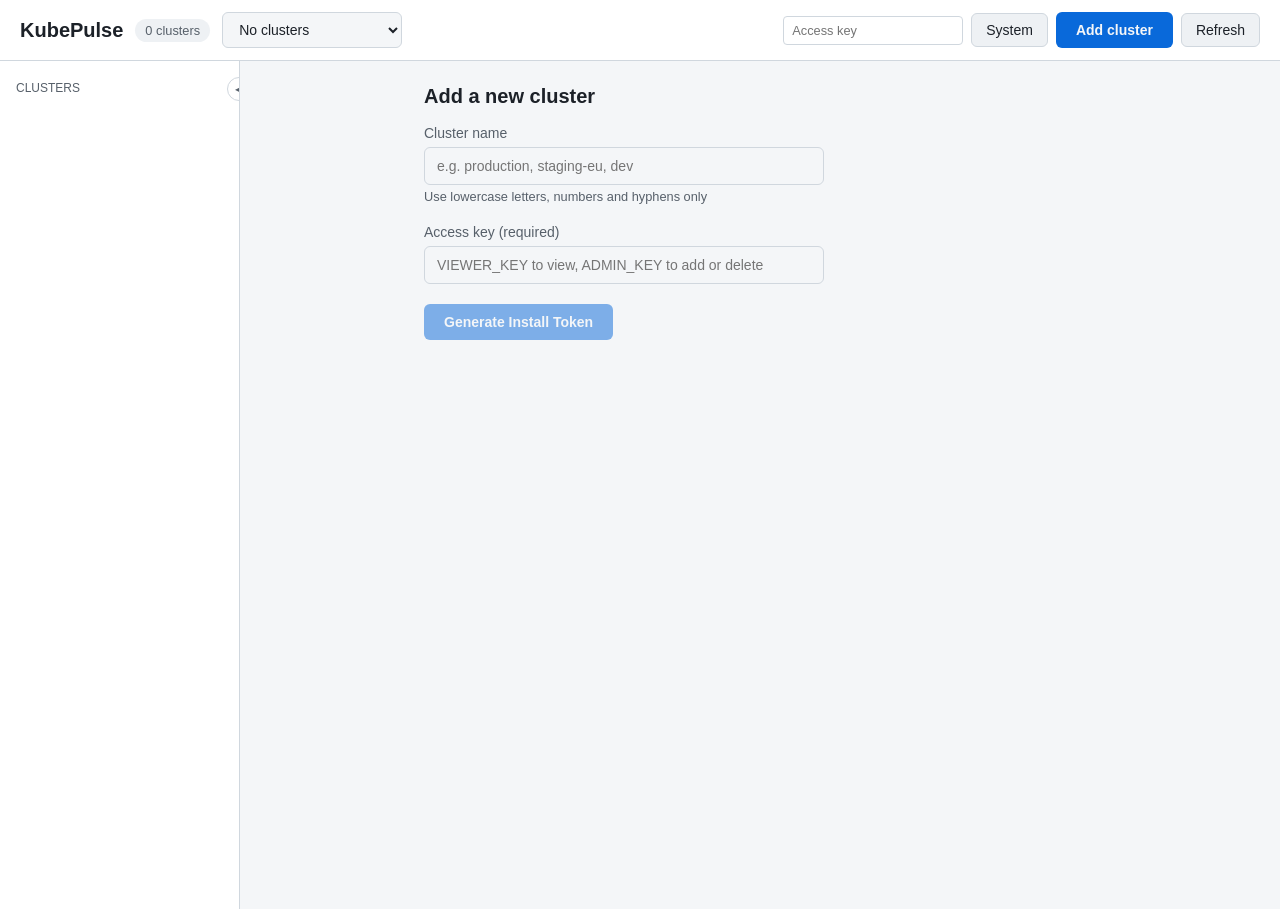
==== commit 7e8efd01: "feat(ui): install the agent from the GitHub Pages Helm repo The Add Cluster command was using a loca" ====
--- a/dashboard/templates/index.html
+++ b/dashboard/templates/index.html
@@ -1025,6 +1025,9 @@
               <button class="btn-secondary" id="btnCopyToken" type="button">Copy Token</button>
             </div>
           </div>
+
+          <p style="margin: 12px 0 4px; font-size: 0.875rem;">Helm chart</p>
+          <div class="code-block" id="chartUrl"></div>
 
           <p style="margin: 12px 0 4px; font-size: 0.875rem;">Helm Install Command</p>
           <div class="code-block-wrap">
@@ -4065,6 +4068,7 @@
         tokenExpiresAt = new Date(data.expires_at).getTime();
         currentToken = data.token || null;
         currentHelmCommand = data.helm_command || null;
+        el('chartUrl').textContent = data.chart_url || '';
         el('tokenBlock').style.display = 'block';
         const tokenInput = el('registrationTokenInput');
         if (tokenInput) {
